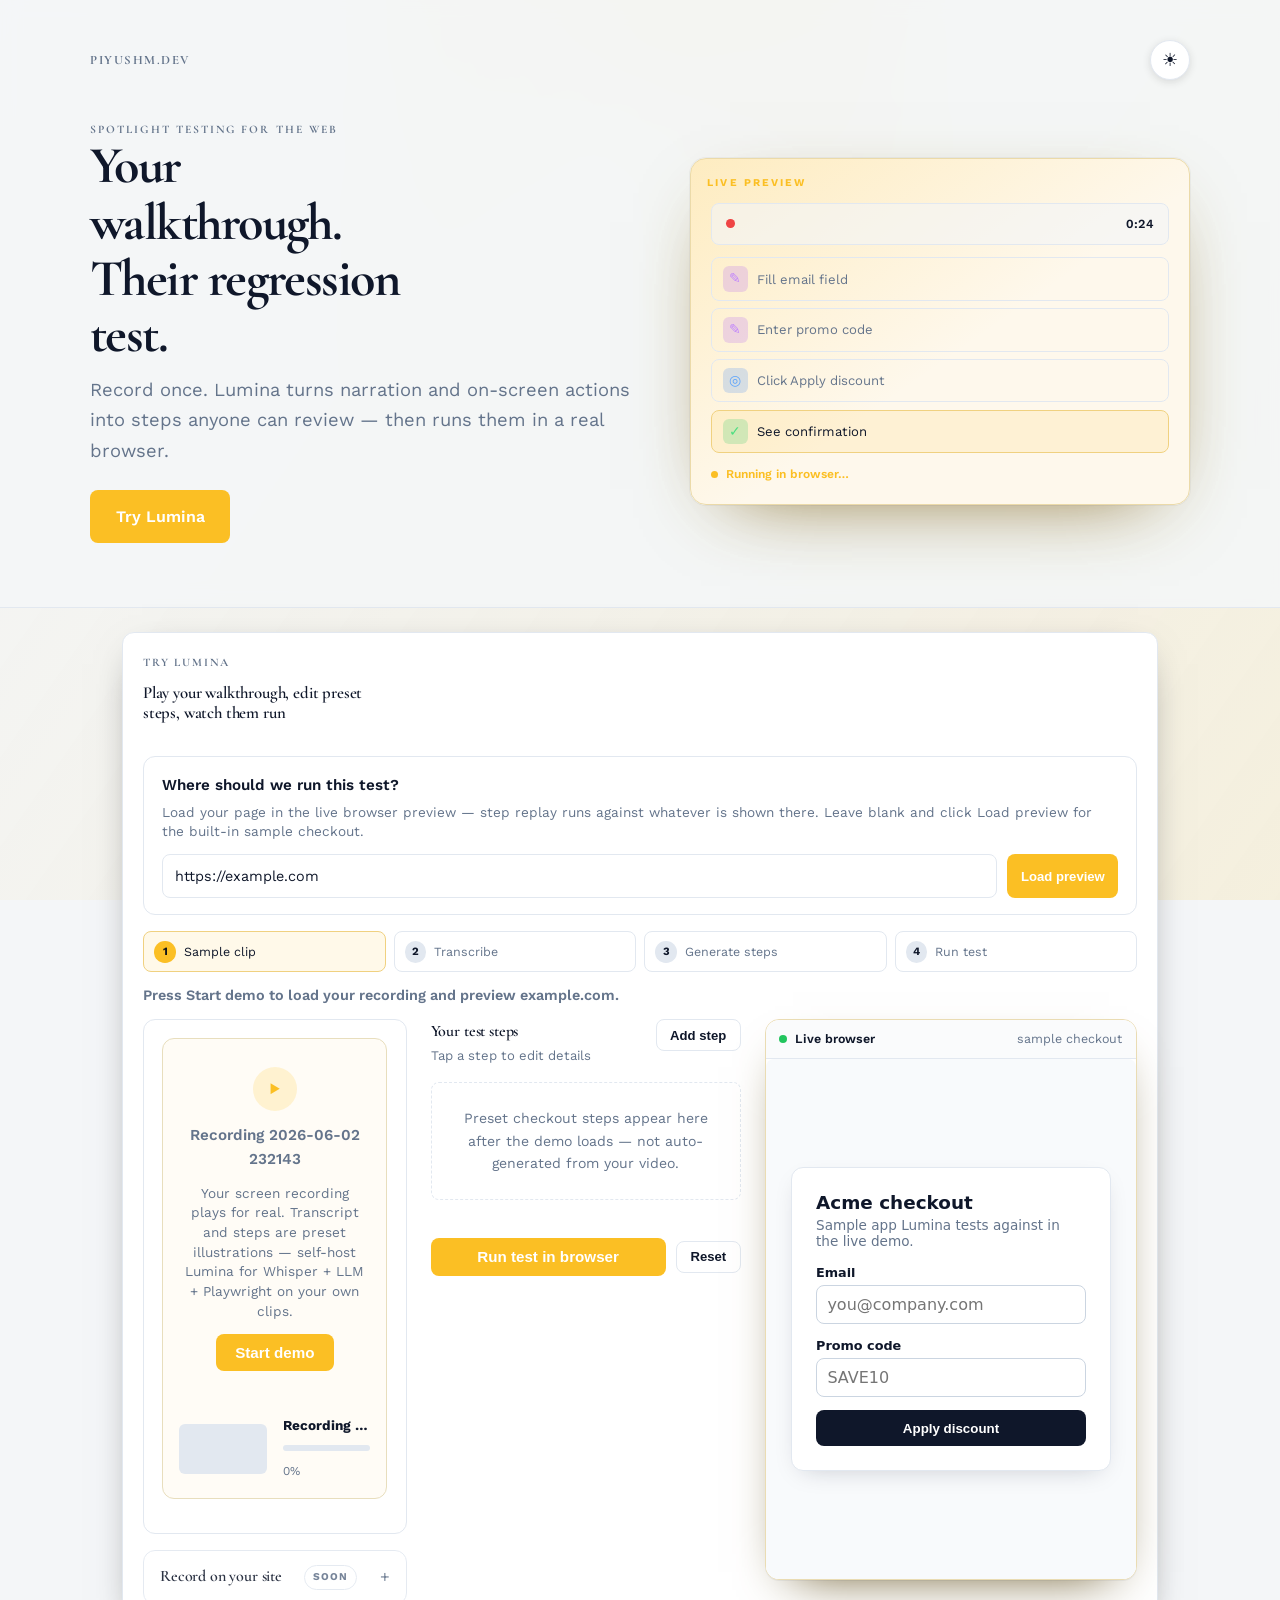
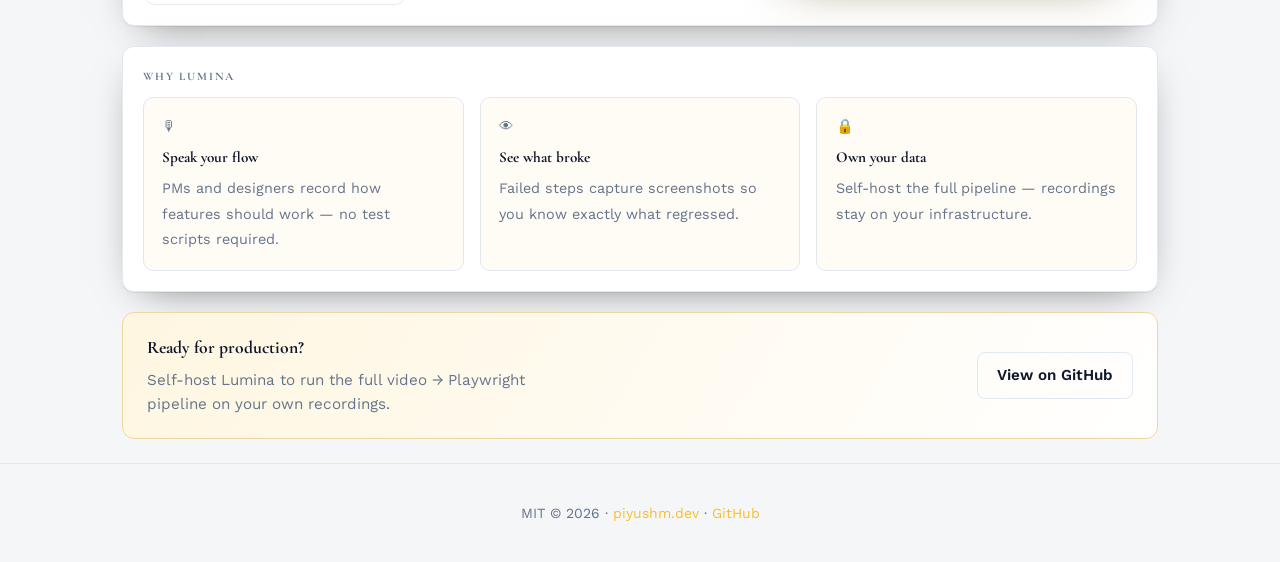
==== public/index.html @ 9c5cf239 "Fix static demo: bundled walkthrough video with honest preset steps. Replace broken upload UI wiring" ====
<!DOCTYPE html>
<html lang="en">
<head>
  <link rel="preconnect" href="https://fonts.googleapis.com" />
  <link rel="preconnect" href="https://fonts.gstatic.com" crossorigin />
  <link rel="stylesheet" href="https://fonts.googleapis.com/css2?family=Cormorant+Garamond:wght@500;600;700&family=Work+Sans:wght@400;500;600&display=swap" />
  <meta charset="UTF-8" />
  <meta name="viewport" content="width=device-width, initial-scale=1" />
  <meta name="description" content="Try Lumina’s interactive sample: walkthroughs become editable browser tests. Self-host to process your own recordings." />
  <title>Lumina — Walkthroughs become tests</title>
  <link rel="stylesheet" href="styles.css" />
</head>
<body class="theme-lumina portfolio-designed landing-v2">
  <div class="bg-animation" aria-hidden="true"></div>

  <header class="header landing-hero" id="top">
    <div class="landing-hero__wrap">
      <div class="landing-hero__bar">
        <a class="header__brand" href="https://piyushm.dev">piyushm.dev</a>
        <button type="button" id="theme-toggle" class="theme-toggle" aria-label="Toggle color theme" title="Toggle theme">
          <span class="theme-toggle__icon theme-toggle__icon--sun" aria-hidden="true">&#9728;</span>
          <span class="theme-toggle__icon theme-toggle__icon--moon" aria-hidden="true">&#9789;</span>
        </button>
      </div>
      <div class="landing-hero__body">
        <div class="landing-hero__copy">
          <p class="eyebrow">Spotlight testing for the web</p>
          <h1>Your walkthrough.<br />Their regression test.</h1>
          <p class="header__lead">Record once. Lumina turns narration and on-screen actions into steps anyone can review — then runs them in a real browser.</p>
          <div class="hero-cta">
            <a class="btn btn--lg" href="#app">Try Lumina</a>
          </div>
        </div>
        <aside class="hero-panel hero-panel--preview" aria-label="Product preview" id="hero-preview">
          <span class="hero-panel__label">Live preview</span>
          <div class="hero-preview">
            <div class="hero-preview__clip">
              <span class="hero-preview__rec" aria-hidden="true"></span>
              <span class="hero-preview__time" id="hero-preview-time">0:24</span>
            </div>
            <div class="hero-preview__steps" id="hero-preview-steps">
              <div class="hero-preview__step" data-step="0"><span class="step-icon step-icon--fill">✎</span> Fill email field</div>
              <div class="hero-preview__step" data-step="1"><span class="step-icon step-icon--fill">✎</span> Enter promo code</div>
              <div class="hero-preview__step" data-step="2"><span class="step-icon step-icon--click">◎</span> Click Apply discount</div>
              <div class="hero-preview__step hero-preview__step--active" data-step="3"><span class="step-icon step-icon--assert">✓</span> See confirmation</div>
            </div>
            <div class="hero-preview__run">
              <span class="hero-preview__dot"></span>
              <span id="hero-preview-status">Running in browser…</span>
            </div>
          </div>
        </aside>
      </div>
    </div>
  </header>

  <main class="page-main main">
    <section class="card app-shell" id="app">
      <div class="app-shell__head">
        <div>
          <p class="section-title">Try Lumina</p>
          <h2 class="app-shell__title">Play your walkthrough, edit preset steps, watch them run</h2>
        </div>
      </div>

      <div class="site-url-field" id="site-url-field">
        <label class="site-url-field__label" for="site-url">Where should we run this test?</label>
        <p class="site-url-field__hint">Load your page in the live browser preview — step replay runs against whatever is shown there. Leave blank and click Load preview for the built-in sample checkout.</p>
        <div class="site-url-field__row">
          <input type="text" id="site-url" class="site-url-field__input" name="site-url" inputmode="url" autocomplete="url" placeholder="https://yoursite.com/checkout" spellcheck="false" aria-describedby="site-url-error" required />
          <button type="button" class="btn btn--sm" id="load-preview-url">Load preview</button>
        </div>
        <p class="site-url-field__error" id="site-url-error" hidden role="alert"></p>
      </div>

      <div class="pipeline" id="pipeline" aria-live="polite">
        <div class="pipeline__step is-active" data-stage="load"><span>1</span> Sample clip</div>
        <div class="pipeline__step" data-stage="transcribe"><span>2</span> Transcribe</div>
        <div class="pipeline__step" data-stage="steps"><span>3</span> Generate steps</div>
        <div class="pipeline__step" data-stage="run"><span>4</span> Run test</div>
      </div>
      <p class="app-status" id="app-status">Where should we run this test? Load a preview URL, then start the demo.</p>

      <div class="app-workspace">
        <aside class="app-pane app-pane--source" aria-label="Recording and transcript">
          <div class="pane-card">
            <div class="demo-clip" id="demo-clip">
              <div class="demo-clip__idle" id="demo-idle">
                <span class="demo-clip__icon" aria-hidden="true">▶</span>
                <p class="demo-clip__title">Recording 2026-06-02 232143</p>
                <p class="demo-clip__hint">Your screen recording plays for real. Transcript and steps are preset illustrations — self-host Lumina for Whisper + LLM + Playwright on your own clips.</p>
                <button type="button" class="btn" id="start-demo-inline">Start demo</button>
              </div>
              <div class="demo-clip__progress" id="demo-progress" hidden>
                <div class="demo-clip__thumb" id="video-thumb"></div>
                <div class="demo-clip__meta">
                  <strong id="video-name">Recording 2026-06-02 232143.mp4</strong>
                  <div class="progress-bar"><div class="progress-bar__fill" id="progress-fill"></div></div>
                  <span class="demo-clip__pct" id="progress-pct">0%</span>
                </div>
              </div>
              <div class="demo-clip__player" id="demo-video-player" hidden>
                <video id="sample-video" class="demo-clip__player-video" controls playsinline preload="metadata" title="Walkthrough recording">
                  <source src="sample-walkthrough.mp4" type="video/mp4" />
                </video>
              </div>
            </div>
          </div>

          <div class="pane-card transcript-panel" id="transcript-panel" hidden>
            <h3 class="pane-title">Sample transcript (preset)</h3>
            <div class="transcript" id="demo-transcript"></div>
          </div>

          <details class="pane-card pane-card--muted coming-soon-card">
            <summary class="coming-soon-card__summary">
              <span class="pane-title">Record on your site</span>
              <span class="badge-soon">Soon</span>
            </summary>
            <p class="coming-soon-card__text">Embed Lumina to capture clicks and narration in place — no screen recorder needed.</p>
          </details>
        </aside>

        <div class="app-pane app-pane--steps" aria-label="Test steps and results">
          <div class="pane-card editor-panel" id="editor-panel">
            <div class="editor-panel__head">
              <div>
                <h3 class="pane-title">Your test steps</h3>
                <p class="pane-subtitle">Tap a step to edit details</p>
              </div>
              <button type="button" class="btn btn--ghost btn--sm" id="add-step">Add step</button>
            </div>
            <p class="editor-empty" id="editor-empty">Preset checkout steps appear here after the demo loads — not auto-generated from your video.</p>
            <ol class="step-list" id="step-list"></ol>
          </div>

          <div class="run-bar">
            <button type="button" class="btn btn--run" id="run-test" disabled>Run test in browser</button>
            <button type="button" class="btn btn--ghost btn--sm" id="reset-app">Reset</button>
          </div>

          <div class="pane-card results-panel" id="results-panel" hidden>
            <h3 class="pane-title">Run summary</h3>
            <div class="run-results" id="demo-results">
              <p class="run-results__empty">Results appear here after you run the test.</p>
            </div>
          </div>
        </div>

        <aside class="app-pane app-pane--stage" aria-label="Live browser preview">
          <div class="browser-stage" id="browser-stage">
            <div class="browser-stage__chrome">
              <span class="browser-stage__dot" aria-hidden="true"></span>
              <span class="browser-stage__label">Live browser</span>
              <span class="browser-stage__url" id="browser-stage-url">sample checkout</span>
            </div>
            <p class="frame-notice" id="frame-notice" hidden role="status"></p>
            <iframe id="demo-frame" class="demo-frame" title="Page preview for your test" src="about:blank"></iframe>
          </div>
        </aside>
      </div>
    </section>

    <section class="card">
      <p class="section-title">Why Lumina</p>
      <div class="feature-grid">
        <div class="feature-tile">
          <span class="feature-tile__icon" aria-hidden="true">🎙</span>
          <strong>Speak your flow</strong>
          <span>PMs and designers record how features should work — no test scripts required.</span>
        </div>
        <div class="feature-tile">
          <span class="feature-tile__icon" aria-hidden="true">👁</span>
          <strong>See what broke</strong>
          <span>Failed steps capture screenshots so you know exactly what regressed.</span>
        </div>
        <div class="feature-tile">
          <span class="feature-tile__icon" aria-hidden="true">🔒</span>
          <strong>Own your data</strong>
          <span>Self-host the full pipeline — recordings stay on your infrastructure.</span>
        </div>
      </div>
    </section>

    <section class="cta-band">
      <div>
        <strong>Ready for production?</strong>
        <p>Self-host Lumina to run the full video → Playwright pipeline on your own recordings.</p>
      </div>
      <a class="btn btn--ghost" href="https://github.com/PiyushMishra318/lumina" target="_blank" rel="noopener noreferrer">View on GitHub</a>
    </section>
  </main>

  <footer class="site-footer footer">
    <p>MIT © 2026 · <a href="https://piyushm.dev">piyushm.dev</a> · <a href="https://github.com/PiyushMishra318/lumina" target="_blank" rel="noopener noreferrer">GitHub</a></p>
  </footer>

  <script src="theme.js"></script>
  <script src="demo.js"></script>
</body>
</html>
---- public/styles.css ----
*,*::before,*::after{box-sizing:border-box}
:root{--bg:#0f1419;--surface:#1a222d;--border:#2a3441;--text:#e7ecf3;--muted:#9aa8b8;--accent:#3b82f6;--accent-hover:#2563eb;--radius:12px}
html{height:100%;scroll-behavior:smooth}
body{margin:0;min-height:100vh;
  min-height: 100dvh;display:flex;flex-direction:column;font-family:system-ui,-apple-system,'Segoe UI',Roboto,sans-serif;background:var(--bg);color:var(--text);line-height:1.6}
.header{position:relative;z-index:100;border-bottom:1px solid var(--border);background:linear-gradient(180deg,#151b24 0%,var(--bg) 100%)}
.main{max-width:900px;margin:0 auto}
.header h1{margin:0 0 .5rem;font-size:clamp(1.5rem,4vw,2rem)}
.header p{margin:0;color:var(--muted);max-width:60ch}
.badge{display:inline-block;background:#1e3a5f;color:#93c5fd;padding:.2rem .6rem;border-radius:999px;font-size:.75rem;font-weight:600;margin-bottom:.75rem}
.page-main,
.main,
main {
  flex: 1 0 auto;
  padding: 1.5rem clamp(1.25rem, 4vw, 2rem);
  display: grid;
  gap: 1.25rem;
}
.card{background:var(--surface);border:1px solid var(--border);border-radius:var(--radius);padding:1.25rem}
.card h2{margin:0 0 .75rem;font-size:1.1rem}
.card p{margin:0 0 .75rem;color:var(--muted)}
.card p:last-child{margin-bottom:0}
.card ul,.card ol{margin:.5rem 0;padding-left:1.25rem;color:var(--muted)}
.card li{margin:.35rem 0}
.card code{background:#121820;padding:.15rem .4rem;border-radius:4px;font-size:.85em;color:#cbd5e1}
pre{background:#121820;border:1px solid var(--border);border-radius:8px;padding:1rem;overflow:auto;font-size:.8rem;margin:.75rem 0 0;color:#cbd5e1}
.btn{display:inline-block;background:var(--accent);color:#fff;text-decoration:none;border:none;padding:.65rem 1.2rem;border-radius:8px;font-weight:600;cursor:pointer;font-size:.95rem}
.btn:hover{background:var(--accent-hover)}
.btn--ghost{background:transparent;border:1px solid var(--border);color:var(--text)}
.btn--ghost:hover{border-color:var(--accent);color:var(--accent)}
.actions{display:flex;gap:.75rem;flex-wrap:wrap;margin-top:1rem}
.grid-2{display:grid;gap:1rem}
@media(min-width:640px){.grid-2{grid-template-columns:1fr 1fr}}
label{display:block;margin-bottom:.35rem;font-weight:600;font-size:.9rem}
input,textarea{width:100%;padding:.6rem .75rem;border-radius:8px;border:1px solid var(--border);background:#121820;color:var(--text);font:inherit}
input:focus,textarea:focus{outline:2px solid var(--accent);outline-offset:1px}
.field{margin-bottom:1rem}
.site-footer,
.footer,
footer {
  flex-shrink: 0;
  margin-top: auto;text-align:center;padding:1.5rem;color:var(--muted);font-size:.875rem;border-top:1px solid var(--border)}
.footer a{color:var(--accent);text-decoration:none}
.footer a:hover{text-decoration:underline}

.header__github {
  display: inline-block;
  margin-top: 0.75rem;
  color: var(--accent);
  text-decoration: none;
  font-size: 0.875rem;
  font-weight: 600;
}

.header__github:hover {
  text-decoration: underline;
}
/* --- portfolio theme: dark mode + animated bg --- */
:root,[data-theme="light"]{color-scheme:light;--card:var(--surface,#fff)}
[data-theme="dark"]{color-scheme:dark}
:root{--card:var(--surface,#fff)}
.card{background:var(--card)}
.bg-animation{position:fixed;inset:0;z-index:0;pointer-events:none;overflow:hidden}
body>*:not(.bg-animation){position:relative;z-index:1}
.header,header.header,.site-header{background:color-mix(in srgb,var(--bg) 88%,transparent)!important;backdrop-filter:blur(10px);-webkit-backdrop-filter:blur(10px)}
.site-footer,.footer,footer{background:color-mix(in srgb,var(--bg) 92%,transparent)}
.theme-toggle{position:relative;flex-shrink:0;width:2.5rem;height:2.5rem;border-radius:50%;border:1px solid var(--border,#334155);background:var(--card,var(--surface,#fff));color:var(--text);cursor:pointer;display:flex;align-items:center;justify-content:center;font-size:1.1rem;padding:0;box-shadow:0 2px 8px rgb(0 0 0/12%);transition:transform .2s ease,border-color .2s}
.theme-toggle:hover{transform:scale(1.06);border-color:var(--accent)}
.header,.header__inner{position:relative}
[data-theme=light] .theme-toggle__icon--moon,[data-theme=dark] .theme-toggle__icon--sun{display:none}
[data-theme=light]{--bg:#f4f6f8;--text:#0f172a;--card:#fff;--surface:#fff;--border:#e2e8f0;--muted:#64748b}
[data-theme=dark]{--bg:#0f1419;--text:#e7ecf3;--card:#1a222d;--surface:#1a222d;--border:#2a3441;--muted:#9aa8b8}
body.theme-lumina {
  --font-display: "Cormorant Garamond", sans-serif;
  --font-body: "Work Sans", sans-serif;
  --font-mono: "Work Sans", monospace;
  --accent: #fbbf24;
  --accent-hover: #f59e0b;
}

body.theme-lumina .bg-animation{background:linear-gradient(125deg,transparent,color-mix(in srgb,#fbbf24 12%,transparent) 25%,transparent 50%,color-mix(in srgb,var(--accent) 10%,transparent) 75%,transparent);background-size:400% 400%;animation:la 14s infinite}body.theme-lumina .bg-animation::before{content:"";top:-20%;left:30%;width:40%;height:60%;position:absolute;background:conic-gradient(from 200deg,transparent,color-mix(in srgb,#fbbf24 20%,transparent),transparent);filter:blur(40px);animation:ls 8s alternate infinite}@keyframes la{50%{background-position:100% 50%}}@keyframes ls{to{transform:rotate(5deg) translateX(5%)}}
/* --- portfolio design layer --- */

body {
  font-family: var(--font-body, "Source Sans 3", system-ui, sans-serif);
  -webkit-font-smoothing: antialiased;
}

h1,
h2,
h3,
.badge,
.eyebrow {
  font-family: var(--font-display, var(--font-body), system-ui, sans-serif);
}

code,
pre,
textarea,
.font-mono {
  font-family: var(--font-mono, ui-monospace, "Cascadia Code", monospace);
}

.header:not(.landing-hero) {
  padding: clamp(2rem, 5vw, 3.5rem) 1.5rem 2rem;
  border-bottom: 1px solid var(--border);
}

.header.landing-hero {
  padding: clamp(1.5rem, 4vw, 2.5rem) clamp(1.25rem, 4vw, 2rem) clamp(2.5rem, 6vw, 4rem);
  border-bottom: 1px solid var(--border);
}

.landing-hero__wrap {
  max-width: 1100px;
  margin: 0 auto;
  width: 100%;
}

.landing-hero__bar {
  display: flex;
  align-items: center;
  justify-content: space-between;
  gap: 1rem;
  margin-bottom: clamp(1.5rem, 4vw, 2.5rem);
}

.landing-hero__body {
  display: grid;
  gap: clamp(1.75rem, 4vw, 2.5rem);
  align-items: center;
}

@media (min-width: 880px) {
  .landing-hero__body {
    grid-template-columns: minmax(0, 1.05fr) minmax(0, 0.95fr);
    gap: clamp(2rem, 4vw, 3rem);
  }
}

.landing-hero__copy {
  min-width: 0;
}

.header__brand {
  font-family: var(--font-display, inherit);
  font-size: 0.8rem;
  font-weight: 700;
  letter-spacing: 0.12em;
  text-transform: uppercase;
  text-decoration: none;
  color: var(--muted);
  transition: color 0.2s ease;
}

.header__brand:hover {
  color: var(--accent);
}

.eyebrow {
  margin: 0 0 0.65rem;
  font-size: 0.72rem;
  font-weight: 700;
  letter-spacing: 0.18em;
  text-transform: uppercase;
  color: var(--accent);
}

.header h1 {
  margin: 0 0 0.75rem;
  font-size: clamp(2rem, 5.5vw, 3.25rem);
  font-weight: 700;
  letter-spacing: -0.03em;
  line-height: 1.08;
  max-width: 18ch;
}

.header p:not(.eyebrow) {
  margin: 0;
  font-size: clamp(1rem, 2.2vw, 1.15rem);
  color: var(--muted);
  max-width: 58ch;
  line-height: 1.65;
}

.badge {
  letter-spacing: 0.06em;
  border: 1px solid color-mix(in srgb, var(--accent) 35%, var(--border));
  background: color-mix(in srgb, var(--accent) 12%, transparent);
  color: var(--accent);
}

.page-main,
.main,
main {
  max-width: 1100px;
  width: 100%;
}

.page-main > .card,
.main > .card,
main > .card,
.page-main > section,
.main > section {
  animation: design-reveal 0.65s cubic-bezier(0.22, 1, 0.36, 1) backwards;
}

.page-main > *:nth-child(2),
.main > *:nth-child(2) {
  animation-delay: 0.07s;
}

.page-main > *:nth-child(3),
.main > *:nth-child(3) {
  animation-delay: 0.14s;
}

.page-main > *:nth-child(4),
.main > *:nth-child(4) {
  animation-delay: 0.21s;
}

@keyframes design-reveal {
  from {
    opacity: 0;
    transform: translateY(18px);
  }
}

.card {
  box-shadow: 0 1px 0 color-mix(in srgb, var(--text) 6%, transparent),
    0 12px 40px -20px color-mix(in srgb, var(--bg) 40%, #000);
  transition: border-color 0.25s ease, transform 0.25s ease, box-shadow 0.25s ease;
}

.card:hover {
  border-color: color-mix(in srgb, var(--accent) 40%, var(--border));
  transform: translateY(-2px);
}

.card h2 {
  font-size: 1.05rem;
  letter-spacing: -0.01em;
}

.btn {
  transition: transform 0.2s ease, background 0.2s ease, border-color 0.2s ease,
    box-shadow 0.2s ease;
}

.btn:hover {
  transform: translateY(-1px);
  box-shadow: 0 8px 24px -8px color-mix(in srgb, var(--accent) 55%, transparent);
}

.btn--ghost:hover {
  transform: translateY(-1px);
  box-shadow: none;
}

.feature-grid {
  display: grid;
  gap: 1rem;
  grid-template-columns: repeat(auto-fit, minmax(240px, 1fr));
}

.feature-tile {
  padding: 1.1rem 1.15rem;
  border-radius: calc(var(--radius, 12px) - 2px);
  border: 1px solid var(--border);
  background: color-mix(in srgb, var(--surface) 90%, var(--accent) 4%);
}

.feature-tile strong {
  display: block;
  margin-bottom: 0.35rem;
  font-family: var(--font-display, inherit);
  font-size: 0.95rem;
}

.feature-tile span {
  color: var(--muted);
  font-size: 0.9rem;
  line-height: 1.5;
}

.game-grid {
  display: grid;
  gap: 1.25rem;
  grid-template-columns: repeat(auto-fit, minmax(260px, 1fr));
}

.game-card {
  display: block;
  text-decoration: none;
  color: inherit;
  padding: 1.5rem 1.35rem;
  border-radius: var(--radius, 14px);
  border: 1px solid var(--border);
  background: var(--surface);
  position: relative;
  overflow: hidden;
  transition: transform 0.25s ease, border-color 0.25s ease, box-shadow 0.25s ease;
  animation: design-reveal 0.65s cubic-bezier(0.22, 1, 0.36, 1) backwards;
}

.game-card:nth-child(2) {
  animation-delay: 0.1s;
}

.game-card::before {
  content: "";
  position: absolute;
  inset: 0;
  background: linear-gradient(
    135deg,
    color-mix(in srgb, var(--accent) 18%, transparent),
    transparent 55%
  );
  opacity: 0;
  transition: opacity 0.25s ease;
}

.game-card:hover {
  transform: translateY(-4px) scale(1.01);
  border-color: color-mix(in srgb, var(--accent) 50%, var(--border));
  box-shadow: 0 16px 48px -24px color-mix(in srgb, var(--accent) 70%, #000);
}

.game-card:hover::before {
  opacity: 1;
}

.game-card__tag {
  display: inline-block;
  font-size: 0.68rem;
  font-weight: 700;
  letter-spacing: 0.14em;
  text-transform: uppercase;
  color: var(--accent);
  margin-bottom: 0.65rem;
}

.game-card h2 {
  margin: 0 0 0.5rem;
  font-size: 1.35rem;
  position: relative;
}

.game-card p {
  margin: 0;
  color: var(--muted);
  font-size: 0.95rem;
  line-height: 1.55;
  position: relative;
}

.hero-cta {
  display: flex;
  flex-wrap: wrap;
  gap: 0.75rem;
  margin-top: 1.5rem;
}

.demo-note {
  margin: 0 0 1rem;
  padding: 0.75rem 1rem;
  border-radius: 8px;
  border: 1px dashed color-mix(in srgb, var(--accent) 35%, var(--border));
  background: color-mix(in srgb, var(--accent) 6%, transparent);
  color: var(--muted);
  font-size: 0.9rem;
}

@media (prefers-reduced-motion: reduce) {
  .page-main > *,
  .main > *,
  .game-card {
    animation: none;
  }

  .card:hover,
  .btn:hover,
  .game-card:hover {
    transform: none;
  }
}
/* --- portfolio landing v2 --- */

.landing-v2 .header.landing-hero {
  overflow: hidden;
}

.landing-v2 .landing-hero__copy h1 {
  max-width: 14ch;
  text-transform: none;
}

.landing-v2 .header__lead {
  max-width: 52ch;
}

.hero-panel {
  position: relative;
  min-height: 220px;
  border-radius: calc(var(--radius, 12px) + 4px);
  border: 1px solid color-mix(in srgb, var(--accent) 35%, var(--border));
  background: color-mix(in srgb, var(--surface) 85%, var(--accent) 8%);
  box-shadow:
    0 0 0 1px color-mix(in srgb, var(--text) 4%, transparent),
    0 24px 80px -40px color-mix(in srgb, var(--accent) 50%, #000);
  overflow: hidden;
  animation: design-reveal 0.8s cubic-bezier(0.22, 1, 0.36, 1) 0.15s backwards;
}

.hero-panel::before {
  content: "";
  position: absolute;
  inset: 0;
  background: linear-gradient(
    145deg,
    color-mix(in srgb, var(--accent) 22%, transparent),
    transparent 55%
  );
  pointer-events: none;
}

.hero-panel__label {
  position: absolute;
  top: 1rem;
  left: 1rem;
  font-size: 0.65rem;
  font-weight: 700;
  letter-spacing: 0.2em;
  text-transform: uppercase;
  color: var(--accent);
  font-family: var(--font-mono, monospace);
}

.hero-panel__content {
  position: absolute;
  inset: auto 1.25rem 1.25rem 1.25rem;
  font-family: var(--font-mono, monospace);
  font-size: 0.78rem;
  line-height: 1.55;
  color: var(--muted);
}

.hero-panel--terminal .hero-panel__content {
  top: 2.5rem;
  bottom: auto;
  color: color-mix(in srgb, var(--accent) 90%, var(--text));
}

.stat-strip {
  display: grid;
  grid-template-columns: repeat(auto-fit, minmax(140px, 1fr));
  gap: 0.75rem;
  margin-bottom: 0.25rem;
}

.stat-strip__item {
  padding: 1rem 1.1rem;
  border-radius: var(--radius, 12px);
  border: 1px solid var(--border);
  background: color-mix(in srgb, var(--surface) 90%, transparent);
}

.stat-strip__value {
  display: block;
  font-family: var(--font-display, inherit);
  font-size: 1.35rem;
  font-weight: 700;
  color: var(--accent);
  line-height: 1.1;
  margin-bottom: 0.35rem;
}

.stat-strip__label {
  font-size: 0.8rem;
  color: var(--muted);
  line-height: 1.4;
}

.workflow {
  display: grid;
  gap: 0.75rem;
  counter-reset: step;
}

.workflow__step {
  display: grid;
  grid-template-columns: auto 1fr;
  gap: 1rem;
  align-items: start;
  padding: 1rem 1.1rem;
  border-radius: var(--radius, 12px);
  border: 1px solid var(--border);
  background: var(--surface);
}

.workflow__step::before {
  counter-increment: step;
  content: counter(step, decimal-leading-zero);
  font-family: var(--font-display, inherit);
  font-size: 1.5rem;
  font-weight: 700;
  color: var(--accent);
  opacity: 0.85;
  line-height: 1;
}

.workflow__step strong {
  display: block;
  margin-bottom: 0.25rem;
  font-family: var(--font-display, inherit);
}

.workflow__step span {
  color: var(--muted);
  font-size: 0.92rem;
}

.section-title {
  margin: 0 0 1rem;
  font-family: var(--font-display, inherit);
  font-size: 0.72rem;
  font-weight: 700;
  letter-spacing: 0.16em;
  text-transform: uppercase;
  color: var(--muted);
}

.cta-band {
  display: flex;
  flex-wrap: wrap;
  align-items: center;
  justify-content: space-between;
  gap: 1rem;
  padding: 1.35rem 1.5rem;
  border-radius: var(--radius, 12px);
  border: 1px solid color-mix(in srgb, var(--accent) 40%, var(--border));
  background: linear-gradient(
    120deg,
    color-mix(in srgb, var(--accent) 14%, var(--surface)),
    var(--surface)
  );
}

.cta-band p {
  margin: 0;
  max-width: 42ch;
  color: var(--muted);
  font-size: 0.95rem;
}

.cta-band strong {
  display: block;
  color: var(--text);
  font-family: var(--font-display, inherit);
  font-size: 1.1rem;
  margin-bottom: 0.35rem;
}

.landing-v2.demo-shell .header {
  padding-bottom: 1.5rem;
}

.landing-v2.demo-shell .page-main {
  padding-top: 0.5rem;
}

.demo-banner {
  margin: 0 0 1rem;
  padding: 0.65rem 1rem;
  border-radius: 8px;
  border-left: 3px solid var(--accent);
  background: color-mix(in srgb, var(--accent) 8%, transparent);
  color: var(--muted);
  font-size: 0.88rem;
}

.landing-v2 .feature-tile {
  min-height: 5.5rem;
}

/* Product panel art */
.hero-panel--xbat .hero-panel__content::before {
  content: "▮▮▮▮ 87%";
  display: block;
  font-size: 2rem;
  color: #5dc21e;
  margin-bottom: 0.5rem;
}

.hero-panel--lumina .hero-panel__content {
  font-family: var(--font-body);
  font-size: 0.85rem;
}

.hero-panel--chat .hero-panel__content div {
  margin-bottom: 0.5rem;
  padding: 0.5rem 0.75rem;
  border-radius: 12px 12px 12px 4px;
  background: color-mix(in srgb, var(--accent) 20%, var(--surface));
  max-width: 85%;
}

.hero-panel--chat .hero-panel__content div:nth-child(2) {
  margin-left: auto;
  border-radius: 12px 12px 4px 12px;
  background: var(--surface);
}

.hero-panel--moon::after {
  content: "◐";
  position: absolute;
  right: 1.5rem;
  top: 50%;
  transform: translateY(-50%);
  font-size: 4rem;
  opacity: 0.12;
  font-family: var(--font-display);
}

.hero-panel--arcade {
  background: repeating-linear-gradient(
    -12deg,
    transparent,
    transparent 8px,
    color-mix(in srgb, var(--accent) 8%, transparent) 8px,
    color-mix(in srgb, var(--accent) 8%, transparent) 16px
  );
}

@media (prefers-reduced-motion: reduce) {
  .hero-panel {
    animation: none;
  }
}

/* --- product demo --- */
.demo-intro {
  margin: 0 0 1.25rem;
  color: var(--muted);
  font-size: 0.95rem;
  line-height: 1.6;
  max-width: 65ch;
}

.demo-progress {
  display: grid;
  grid-template-columns: repeat(auto-fit, minmax(140px, 1fr));
  gap: 0.5rem;
  margin-bottom: 0.75rem;
}

.demo-progress__step {
  display: flex;
  align-items: center;
  gap: 0.5rem;
  padding: 0.55rem 0.65rem;
  border-radius: 8px;
  border: 1px solid var(--border);
  font-size: 0.78rem;
  color: var(--muted);
  background: color-mix(in srgb, var(--surface) 92%, transparent);
  transition: border-color 0.2s, color 0.2s, background 0.2s;
}

.demo-progress__step span {
  display: inline-flex;
  align-items: center;
  justify-content: center;
  width: 1.35rem;
  height: 1.35rem;
  border-radius: 50%;
  font-size: 0.7rem;
  font-weight: 700;
  background: var(--border);
  color: var(--text);
  flex-shrink: 0;
}

.demo-progress__step.is-active {
  border-color: color-mix(in srgb, var(--accent) 55%, var(--border));
  color: var(--text);
  background: color-mix(in srgb, var(--accent) 10%, var(--surface));
}

.demo-progress__step.is-active span {
  background: var(--accent);
  color: #0f1419;
}

.demo-progress__step.is-done {
  color: var(--text);
  opacity: 0.85;
}

.demo-progress__step.is-done span {
  background: color-mix(in srgb, var(--accent) 70%, var(--border));
}

.demo-status {
  margin: 0 0 1rem;
  font-size: 0.88rem;
  color: var(--accent);
  font-weight: 600;
}

.demo-grid {
  display: grid;
  gap: 1rem;
  grid-template-columns: repeat(2, 1fr);
}

@media (max-width: 720px) {
  .demo-grid {
    grid-template-columns: 1fr;
  }
}

.demo-panel {
  border: 1px solid var(--border);
  border-radius: calc(var(--radius, 12px) - 2px);
  padding: 1rem;
  background: color-mix(in srgb, var(--surface) 95%, transparent);
  min-height: 10rem;
}

.demo-panel--wide {
  grid-column: 1 / -1;
}

.demo-panel__title {
  margin: 0 0 0.75rem;
  font-family: var(--font-display, inherit);
  font-size: 0.95rem;
  font-weight: 600;
}

.transcript {
  display: grid;
  gap: 0.65rem;
}

.transcript-line {
  display: grid;
  grid-template-columns: 2.5rem 1fr;
  gap: 0.65rem;
  align-items: start;
}

.transcript-line time {
  font-size: 0.72rem;
  font-weight: 700;
  color: var(--accent);
  font-variant-numeric: tabular-nums;
}

.transcript-line p {
  margin: 0;
  font-size: 0.88rem;
  color: var(--muted);
  line-height: 1.45;
}

.demo-code {
  margin: 0;
  font-size: 0.72rem;
  max-height: 220px;
  overflow: auto;
}

.demo-frame {
  width: 100%;
  height: 280px;
  border: 1px solid var(--border);
  border-radius: 8px;
  background: #fff;
}

.demo-results {
  display: grid;
  gap: 0.5rem;
  min-height: 8rem;
}

.demo-results__empty {
  margin: 0;
  font-size: 0.88rem;
  color: var(--muted);
}

.result-row {
  display: grid;
  grid-template-columns: auto 4rem 1fr;
  gap: 0.5rem;
  align-items: center;
  padding: 0.45rem 0.55rem;
  border-radius: 6px;
  font-size: 0.8rem;
  border: 1px solid var(--border);
}

.result-row--pass {
  border-color: color-mix(in srgb, #22c55e 40%, var(--border));
  background: color-mix(in srgb, #22c55e 8%, transparent);
}

.result-row--fail {
  border-color: color-mix(in srgb, #ef4444 40%, var(--border));
  background: color-mix(in srgb, #ef4444 8%, transparent);
}

.result-row__step {
  font-weight: 700;
  color: var(--accent);
}

.result-row__action {
  text-transform: uppercase;
  font-size: 0.68rem;
  letter-spacing: 0.06em;
  color: var(--muted);
}

.demo-actions {
  margin-top: 1.25rem;
}

.flow-list {
  position: absolute;
  inset: auto 1.25rem 1.25rem 1.25rem;
  margin: 0;
  padding: 0;
  list-style: none;
  display: grid;
  gap: 0.65rem;
  font-size: 0.88rem;
  color: var(--muted);
  line-height: 1.45;
}

.flow-list strong {
  color: var(--text);
  font-family: var(--font-display, inherit);
}

.hero-panel--flow {
  min-height: 240px;
}

.card__hint {
  margin: 0 0 0.5rem;
  color: var(--muted);
  font-size: 0.9rem;
}

.card--muted {
  opacity: 0.92;
}

.stat-strip--product .stat-strip__value {
  font-size: 1.15rem;
}

/* --- landing v3 / app shell --- */

.btn--lg {
  padding: 0.85rem 1.6rem;
  font-size: 1rem;
}

.btn--sm {
  padding: 0.45rem 0.85rem;
  font-size: 0.82rem;
}

.link-btn {
  background: none;
  border: none;
  padding: 0;
  color: var(--accent);
  font: inherit;
  font-weight: 600;
  cursor: pointer;
  text-decoration: underline;
  text-underline-offset: 2px;
}

.link-btn:hover {
  color: var(--accent-hover);
}

/* Hero preview mock */
.hero-panel--preview {
  min-height: 0;
  width: 100%;
  display: flex;
  flex-direction: column;
}

.hero-panel--preview .hero-preview {
  position: relative;
  flex: 1;
  margin: 2.75rem 1.25rem 1.25rem;
  display: grid;
  gap: 0.75rem;
  min-height: 240px;
}

@media (min-width: 880px) {
  .hero-panel--preview .hero-preview {
    min-height: 280px;
  }
}

.hero-preview__clip {
  display: flex;
  align-items: center;
  gap: 0.65rem;
  padding: 0.65rem 0.85rem;
  border-radius: 8px;
  border: 1px solid var(--border);
  background: color-mix(in srgb, var(--bg) 60%, transparent);
  font-size: 0.78rem;
  color: var(--muted);
}

.hero-preview__rec {
  width: 0.55rem;
  height: 0.55rem;
  border-radius: 50%;
  background: #ef4444;
  animation: rec-blink 1.2s ease infinite;
}

@keyframes rec-blink {
  50% { opacity: 0.35; }
}

.hero-preview__time {
  margin-left: auto;
  font-variant-numeric: tabular-nums;
  font-weight: 600;
  color: var(--text);
}

.hero-preview__steps {
  display: grid;
  gap: 0.45rem;
}

.hero-preview__step {
  display: flex;
  align-items: center;
  gap: 0.55rem;
  padding: 0.5rem 0.65rem;
  border-radius: 8px;
  border: 1px solid var(--border);
  font-size: 0.82rem;
  color: var(--muted);
  transition: border-color 0.3s, background 0.3s;
}

.hero-preview__step--active {
  border-color: color-mix(in srgb, var(--accent) 55%, var(--border));
  background: color-mix(in srgb, var(--accent) 12%, transparent);
  color: var(--text);
}

.hero-preview__run {
  display: flex;
  align-items: center;
  gap: 0.5rem;
  font-size: 0.75rem;
  color: var(--accent);
  font-weight: 600;
}

.hero-preview__dot {
  width: 0.45rem;
  height: 0.45rem;
  border-radius: 50%;
  background: var(--accent);
  animation: rec-blink 0.9s ease infinite;
}

/* App shell */
.app-shell {
  scroll-margin-top: 1.5rem;
}

@media (prefers-reduced-motion: no-preference) {
  .landing-hero__copy {
    animation: design-reveal 0.7s cubic-bezier(0.22, 1, 0.36, 1) backwards;
  }

  .hero-panel--preview {
    animation: design-reveal 0.85s cubic-bezier(0.22, 1, 0.36, 1) 0.12s backwards;
  }
}

.app-shell__head {
  display: flex;
  flex-wrap: wrap;
  align-items: flex-start;
  justify-content: space-between;
  gap: 1rem;
  margin-bottom: 1.25rem;
}

.app-shell__title {
  margin: 0.35rem 0 0;
  font-family: var(--font-display, inherit);
  font-size: clamp(1.25rem, 3vw, 1.65rem);
  font-weight: 600;
  letter-spacing: -0.02em;
  line-height: 1.2;
  max-width: 28ch;
}

.app-status {
  margin: 0 0 1.25rem;
  font-size: 0.9rem;
  color: var(--accent);
  font-weight: 600;
}

.pipeline {
  display: grid;
  grid-template-columns: repeat(auto-fit, minmax(130px, 1fr));
  gap: 0.5rem;
  margin-bottom: 0.75rem;
}

.pipeline__step {
  display: flex;
  align-items: center;
  gap: 0.5rem;
  padding: 0.55rem 0.65rem;
  border-radius: 8px;
  border: 1px solid var(--border);
  font-size: 0.78rem;
  color: var(--muted);
  background: color-mix(in srgb, var(--surface) 92%, transparent);
  transition: border-color 0.2s, color 0.2s, background 0.2s;
}

.pipeline__step span {
  display: inline-flex;
  align-items: center;
  justify-content: center;
  width: 1.35rem;
  height: 1.35rem;
  border-radius: 50%;
  font-size: 0.7rem;
  font-weight: 700;
  background: var(--border);
  color: var(--text);
  flex-shrink: 0;
}

.pipeline__step.is-active {
  border-color: color-mix(in srgb, var(--accent) 55%, var(--border));
  color: var(--text);
  background: color-mix(in srgb, var(--accent) 10%, var(--surface));
}

.pipeline__step.is-active span {
  background: var(--accent);
  color: #0f1419;
}

.pipeline__step.is-done {
  color: var(--text);
  opacity: 0.85;
}

.pipeline__step.is-done span {
  background: color-mix(in srgb, var(--accent) 70%, var(--border));
}

/* App workspace — 3-column on wide screens */
.app-workspace {
  display: grid;
  gap: 1.5rem;
  align-items: start;
}

@media (min-width: 1080px) {
  .app-workspace {
    grid-template-columns: minmax(220px, 0.85fr) minmax(280px, 1fr) minmax(300px, 1.2fr);
  }

  .app-pane--stage {
    position: sticky;
    top: 1.25rem;
  }
}

.app-pane {
  display: flex;
  flex-direction: column;
  gap: 1rem;
  min-width: 0;
}

.pane-card {
  padding: 1.1rem 1.15rem;
  border: 1px solid var(--border);
  border-radius: calc(var(--radius, 12px));
  background: color-mix(in srgb, var(--surface) 96%, transparent);
}

.pane-card--muted {
  opacity: 0.88;
}

.pane-title {
  margin: 0;
  font-family: var(--font-display, inherit);
  font-size: 1rem;
  font-weight: 600;
  letter-spacing: -0.01em;
}

.pane-subtitle {
  margin: 0.2rem 0 0;
  font-size: 0.82rem;
  color: var(--muted);
}

.panel-heading {
  margin: 0 0 0.75rem;
  font-family: var(--font-display, inherit);
  font-size: 0.95rem;
  font-weight: 600;
}

/* Website URL */
.pane-card.site-url-field {
  margin-bottom: 0;
}

.site-url-field {
  margin-bottom: 1rem;
  padding: 1rem 1.1rem;
  border: 1px solid var(--border);
  border-radius: calc(var(--radius, 12px));
  background: color-mix(in srgb, var(--surface) 95%, transparent);
}

.site-url-field__label {
  display: block;
  margin: 0 0 0.35rem;
  font-weight: 600;
  font-size: 0.95rem;
}

.site-url-field__hint {
  margin: 0 0 0.65rem;
  font-size: 0.85rem;
  color: var(--muted);
  line-height: 1.45;
}

.site-url-field__input {
  width: 100%;
  padding: 0.6rem 0.75rem;
  border: 1px solid var(--border);
  border-radius: 8px;
  font: inherit;
  font-size: 0.9rem;
  background: var(--surface);
  color: var(--text);
}

.site-url-field__input:focus {
  outline: 2px solid color-mix(in srgb, var(--accent) 45%, transparent);
  outline-offset: 1px;
  border-color: color-mix(in srgb, var(--accent) 50%, var(--border));
}

.site-url-field__input.is-invalid {
  border-color: color-mix(in srgb, #ef4444 55%, var(--border));
}

.site-url-field__error {
  margin: 0.5rem 0 0;
  font-size: 0.85rem;
  color: #ef4444;
  line-height: 1.4;
}

.site-url-field__optional {
  margin: 0.45rem 0 0;
  font-size: 0.8rem;
  color: var(--muted);
}

.site-url-field__row {
  display: flex;
  gap: 0.65rem;
  align-items: stretch;
}

.site-url-field__row .site-url-field__input {
  flex: 1;
  min-width: 0;
}

.site-url-field__row .btn {
  flex-shrink: 0;
  align-self: stretch;
}

.site-url-field--required {
  border-color: color-mix(in srgb, var(--accent) 45%, var(--border));
  box-shadow: 0 0 0 3px color-mix(in srgb, var(--accent) 12%, transparent);
}

.browser-stage .frame-notice {
  margin: 0;
  border-radius: 0;
  border-left: none;
  border-right: none;
  border-top: none;
}

.frame-notice {
  margin: 0 0 0.65rem;
  padding: 0.65rem 0.75rem;
  border-radius: 8px;
  font-size: 0.85rem;
  line-height: 1.45;
  border: 1px solid var(--border);
  background: color-mix(in srgb, var(--accent) 8%, var(--surface));
  color: var(--text);
}

.frame-notice--warn {
  border-color: color-mix(in srgb, #f59e0b 40%, var(--border));
  background: color-mix(in srgb, #f59e0b 10%, transparent);
}

.frame-notice--error {
  border-color: color-mix(in srgb, #ef4444 40%, var(--border));
  background: color-mix(in srgb, #ef4444 8%, transparent);
}

.frame-notice__actions {
  margin-top: 0.55rem;
}

.frame-notice .link-btn {
  font-size: inherit;
}

/* Demo sample clip */
.demo-clip {
  border: 1px solid color-mix(in srgb, var(--accent) 25%, var(--border));
  border-radius: calc(var(--radius, 12px));
  background: color-mix(in srgb, var(--accent) 4%, var(--surface));
  margin-bottom: 1rem;
}

.demo-clip__idle {
  padding: 1.75rem 1.25rem;
  text-align: center;
}

.demo-clip__icon {
  display: inline-flex;
  align-items: center;
  justify-content: center;
  width: 2.75rem;
  height: 2.75rem;
  border-radius: 50%;
  background: color-mix(in srgb, var(--accent) 18%, transparent);
  color: var(--accent);
  font-size: 1rem;
  margin-bottom: 0.75rem;
}

.demo-clip__title {
  margin: 0 0 0.35rem;
  font-weight: 600;
  font-size: 0.95rem;
}

.demo-clip__hint {
  margin: 0 0 1rem;
  font-size: 0.85rem;
  color: var(--muted);
  line-height: 1.45;
  max-width: 28rem;
  margin-left: auto;
  margin-right: auto;
}

.demo-clip__progress {
  display: flex;
  gap: 1rem;
  padding: 1rem;
  align-items: center;
}

.demo-clip__thumb {
  width: 5.5rem;
  height: 3.1rem;
  border-radius: 6px;
  overflow: hidden;
  background: var(--border);
  flex-shrink: 0;
}

.demo-clip__thumb-video {
  width: 100%;
  height: 100%;
  object-fit: cover;
  display: block;
}

.demo-clip__player {
  padding: 0 1rem 1rem;
}

.demo-clip__player-video {
  width: 100%;
  max-height: 14rem;
  border-radius: 8px;
  background: #000;
  display: block;
}

.demo-clip__placeholder {
  display: flex;
  align-items: center;
  justify-content: center;
  width: 100%;
  height: 100%;
  background: color-mix(in srgb, var(--accent) 12%, var(--border));
  color: var(--accent);
  font-size: 0.9rem;
}

.demo-clip__meta {
  flex: 1;
  min-width: 0;
}

.demo-clip__meta strong {
  display: block;
  font-size: 0.85rem;
  margin-bottom: 0.5rem;
  white-space: nowrap;
  overflow: hidden;
  text-overflow: ellipsis;
}

.progress-bar {
  height: 6px;
  border-radius: 999px;
  background: var(--border);
  overflow: hidden;
  margin-bottom: 0.35rem;
}

.progress-bar__fill {
  height: 100%;
  width: 0;
  border-radius: inherit;
  background: var(--accent);
  transition: width 0.15s linear;
}

.demo-clip__pct {
  font-size: 0.75rem;
  color: var(--muted);
  font-variant-numeric: tabular-nums;
}

/* Upload zone */
.upload-zone {
  border: 2px dashed color-mix(in srgb, var(--accent) 35%, var(--border));
  border-radius: calc(var(--radius, 12px) - 2px);
  background: color-mix(in srgb, var(--accent) 4%, var(--surface));
  transition: border-color 0.2s, background 0.2s;
}

.upload-zone.is-dragover {
  border-color: var(--accent);
  background: color-mix(in srgb, var(--accent) 12%, var(--surface));
}

.upload-zone__inner {
  padding: 1.75rem 1.25rem;
  text-align: center;
}

.upload-zone__icon {
  display: inline-flex;
  align-items: center;
  justify-content: center;
  width: 2.75rem;
  height: 2.75rem;
  border-radius: 50%;
  background: color-mix(in srgb, var(--accent) 18%, transparent);
  color: var(--accent);
  font-size: 1rem;
  margin-bottom: 0.75rem;
}

.upload-zone__title {
  margin: 0 0 0.35rem;
  font-weight: 600;
  font-size: 0.95rem;
}

.upload-zone__hint {
  margin: 0;
  font-size: 0.85rem;
  color: var(--muted);
}

.upload-zone__progress {
  display: flex;
  gap: 1rem;
  padding: 1rem;
  align-items: center;
}

.upload-zone__thumb {
  width: 4.5rem;
  height: 3rem;
  border-radius: 6px;
  overflow: hidden;
  background: var(--border);
  flex-shrink: 0;
}

.upload-zone__thumb video {
  width: 100%;
  height: 100%;
  object-fit: cover;
}

.upload-zone__meta {
  flex: 1;
  min-width: 0;
}

.upload-zone__meta strong {
  display: block;
  font-size: 0.85rem;
  margin-bottom: 0.5rem;
  white-space: nowrap;
  overflow: hidden;
  text-overflow: ellipsis;
}

.upload-zone__pct {
  font-size: 0.75rem;
  color: var(--muted);
  font-variant-numeric: tabular-nums;
}

.upload-zone__player {
  padding: 0 1rem 1rem;
}

.upload-zone__player-video {
  width: 100%;
  border-radius: 8px;
  background: #000;
  max-height: 200px;
}

.transcript-panel .pane-title {
  margin-bottom: 0.75rem;
}

/* Coming soon */
.coming-soon-card {
  padding: 0.85rem 1rem;
}

.coming-soon-card__summary {
  display: flex;
  align-items: center;
  justify-content: space-between;
  gap: 0.5rem;
  cursor: pointer;
  list-style: none;
}

.coming-soon-card__summary::-webkit-details-marker {
  display: none;
}

.coming-soon-card__summary::after {
  content: "+";
  font-size: 1rem;
  color: var(--muted);
  line-height: 1;
}

.coming-soon-card[open] .coming-soon-card__summary::after {
  content: "−";
}

.badge-soon {
  font-size: 0.65rem;
  font-weight: 700;
  letter-spacing: 0.1em;
  text-transform: uppercase;
  padding: 0.2rem 0.5rem;
  border-radius: 999px;
  border: 1px solid var(--border);
  color: var(--muted);
}

.coming-soon-card__text {
  margin: 0.65rem 0 0;
  font-size: 0.85rem;
  color: var(--muted);
  line-height: 1.5;
}

/* Step editor */
.editor-panel {
  padding: 0;
  border: none;
  background: transparent;
}

.editor-panel__head {
  display: flex;
  align-items: flex-start;
  justify-content: space-between;
  gap: 0.75rem;
  margin-bottom: 1rem;
}

.editor-empty {
  margin: 0;
  padding: 1.5rem 1rem;
  text-align: center;
  font-size: 0.88rem;
  color: var(--muted);
  border: 1px dashed var(--border);
  border-radius: 8px;
}

.step-list {
  list-style: none;
  margin: 0;
  padding: 0;
  display: grid;
  gap: 0.5rem;
  max-height: min(52vh, 420px);
  overflow-y: auto;
  padding-right: 0.15rem;
}

.step-card {
  border: 1px solid var(--border);
  border-radius: 10px;
  background: color-mix(in srgb, var(--bg) 25%, var(--surface));
  transition: border-color 0.25s, box-shadow 0.25s;
  overflow: hidden;
}

.step-card--running {
  border-color: var(--accent);
  box-shadow: 0 0 0 2px color-mix(in srgb, var(--accent) 22%, transparent);
}

.step-card__header {
  display: flex;
  align-items: center;
  gap: 0.55rem;
  width: 100%;
  padding: 0.7rem 0.85rem;
  border: none;
  background: transparent;
  color: var(--text);
  font: inherit;
  text-align: left;
  cursor: pointer;
  transition: background 0.15s;
}

.step-card__header:hover {
  background: color-mix(in srgb, var(--accent) 6%, transparent);
}

.step-card__summary {
  flex: 1;
  min-width: 0;
  font-size: 0.88rem;
  font-weight: 500;
  line-height: 1.35;
  white-space: nowrap;
  overflow: hidden;
  text-overflow: ellipsis;
}

.step-card__chevron {
  width: 0.45rem;
  height: 0.45rem;
  border-right: 2px solid var(--muted);
  border-bottom: 2px solid var(--muted);
  transform: rotate(45deg);
  flex-shrink: 0;
  transition: transform 0.2s;
  margin-left: 0.25rem;
}

.step-card--expanded .step-card__chevron {
  transform: rotate(-135deg);
  margin-top: 0.2rem;
}

.step-card__body {
  display: none;
  padding: 0 0.85rem 0.85rem;
  gap: 0.65rem;
  flex-direction: column;
}

.step-card--expanded .step-card__body {
  display: flex;
}

.step-card__row {
  display: flex;
  align-items: flex-end;
  gap: 0.5rem;
  flex-wrap: wrap;
}

.step-card__num {
  display: inline-flex;
  align-items: center;
  justify-content: center;
  width: 1.4rem;
  height: 1.4rem;
  border-radius: 50%;
  font-size: 0.72rem;
  font-weight: 700;
  background: color-mix(in srgb, var(--accent) 20%, var(--border));
  color: var(--text);
  flex-shrink: 0;
}

.step-icon {
  display: inline-flex;
  align-items: center;
  justify-content: center;
  width: 1.6rem;
  height: 1.6rem;
  border-radius: 6px;
  font-size: 0.85rem;
  flex-shrink: 0;
}

.step-icon--click { background: color-mix(in srgb, #3b82f6 20%, transparent); color: #60a5fa; }
.step-icon--fill { background: color-mix(in srgb, #a855f7 20%, transparent); color: #c084fc; }
.step-icon--navigate { background: color-mix(in srgb, #06b6d4 20%, transparent); color: #22d3ee; }
.step-icon--assert { background: color-mix(in srgb, #22c55e 20%, transparent); color: #4ade80; }
.step-icon--wait { background: color-mix(in srgb, #f59e0b 20%, transparent); color: #fbbf24; }

.step-card__action {
  flex: 1;
  min-width: 7rem;
  padding: 0.4rem 0.55rem;
  border-radius: 6px;
  border: 1px solid var(--border);
  background: color-mix(in srgb, var(--bg) 40%, var(--surface));
  color: var(--text);
  font: inherit;
  font-size: 0.85rem;
  font-weight: 600;
}

.step-card__action:focus {
  outline: 2px solid var(--accent);
  outline-offset: 1px;
}

.step-card__reorder {
  display: flex;
  gap: 0.25rem;
}

.icon-btn {
  width: 1.75rem;
  height: 1.75rem;
  border: 1px solid var(--border);
  border-radius: 6px;
  background: transparent;
  color: var(--muted);
  font-size: 0.85rem;
  cursor: pointer;
  display: inline-flex;
  align-items: center;
  justify-content: center;
  padding: 0;
  transition: border-color 0.15s, color 0.15s;
}

.icon-btn:hover:not(:disabled) {
  border-color: var(--accent);
  color: var(--accent);
}

.icon-btn:disabled {
  opacity: 0.35;
  cursor: not-allowed;
}

.icon-btn--danger:hover:not(:disabled) {
  border-color: #ef4444;
  color: #ef4444;
}

.step-card__label {
  display: flex;
  flex-direction: column;
  gap: 0.35rem;
  flex: 1;
  min-width: 8rem;
  font-size: 0.8rem;
  font-weight: 500;
  color: var(--muted);
}

.step-card__label input,
.step-card__label select {
  width: 100%;
  padding: 0.5rem 0.65rem;
  border-radius: 8px;
  border: 1px solid var(--border);
  background: color-mix(in srgb, var(--bg) 35%, var(--surface));
  color: var(--text);
  font: inherit;
  font-size: 0.88rem;
}

.step-card__label input:focus,
.step-card__label select:focus {
  outline: 2px solid var(--accent);
  outline-offset: 1px;
}

.step-card__action {
  margin-top: 0.15rem;
}

/* Run bar */
.run-bar {
  display: flex;
  align-items: center;
  gap: 0.65rem;
  flex-wrap: wrap;
  padding: 0.15rem 0;
}

.btn--run {
  flex: 1;
  min-width: 10rem;
}

.results-panel .pane-title {
  margin-bottom: 0.75rem;
}

.run-results {
  display: grid;
  gap: 0.35rem;
}

.run-results__empty {
  margin: 0;
  font-size: 0.85rem;
  color: var(--muted);
}

.result-item {
  display: flex;
  align-items: flex-start;
  gap: 0.65rem;
  padding: 0.55rem 0.65rem;
  border-radius: 8px;
  background: color-mix(in srgb, var(--surface) 90%, var(--bg));
  border-left: 3px solid var(--border);
}

.result-item--pass {
  border-left-color: color-mix(in srgb, var(--accent) 75%, #22c55e);
}

.result-item--fail {
  border-left-color: #ef4444;
}

.result-item__mark {
  display: inline-flex;
  align-items: center;
  justify-content: center;
  width: 1.35rem;
  height: 1.35rem;
  border-radius: 50%;
  font-size: 0.75rem;
  font-weight: 700;
  flex-shrink: 0;
  background: color-mix(in srgb, var(--accent) 18%, transparent);
  color: var(--accent);
}

.result-item--fail .result-item__mark {
  background: color-mix(in srgb, #ef4444 15%, transparent);
  color: #f87171;
}

.result-item__body {
  display: flex;
  flex-direction: column;
  gap: 0.15rem;
  min-width: 0;
}

.result-item__title {
  font-size: 0.82rem;
  font-weight: 600;
  color: var(--text);
}

.result-item__detail {
  font-size: 0.8rem;
  color: var(--muted);
  line-height: 1.4;
}

/* Live browser stage */
.browser-stage {
  border: 1px solid color-mix(in srgb, var(--accent) 30%, var(--border));
  border-radius: calc(var(--radius, 12px) + 2px);
  overflow: hidden;
  background: var(--surface);
  box-shadow:
    0 1px 0 color-mix(in srgb, var(--text) 5%, transparent),
    0 20px 50px -28px color-mix(in srgb, var(--accent) 35%, #000);
  transition: border-color 0.3s, box-shadow 0.3s;
}

.browser-stage--active {
  border-color: color-mix(in srgb, var(--accent) 55%, var(--border));
  box-shadow:
    0 0 0 3px color-mix(in srgb, var(--accent) 18%, transparent),
    0 24px 60px -24px color-mix(in srgb, var(--accent) 45%, #000);
}

.browser-stage__chrome {
  display: flex;
  align-items: center;
  gap: 0.5rem;
  padding: 0.55rem 0.85rem;
  border-bottom: 1px solid var(--border);
  background: color-mix(in srgb, var(--bg) 50%, var(--surface));
  font-size: 0.78rem;
}

.browser-stage__dot {
  width: 0.5rem;
  height: 0.5rem;
  border-radius: 50%;
  background: #22c55e;
  flex-shrink: 0;
  animation: rec-blink 1.4s ease infinite;
}

.browser-stage--active .browser-stage__dot {
  background: var(--accent);
}

.browser-stage__label {
  font-weight: 600;
  color: var(--text);
}

.browser-stage__url {
  margin-left: auto;
  color: var(--muted);
  font-variant-numeric: tabular-nums;
}

.demo-frame {
  display: block;
  width: 100%;
  height: min(520px, 68vh);
  min-height: 360px;
  border: none;
  background: #fff;
}

@media (max-width: 1079px) {
  .demo-frame {
    min-height: 300px;
    height: min(400px, 55vh);
  }

  .app-pane--stage {
    order: -1;
  }
}

.feature-tile__icon {
  display: block;
  font-size: 1.35rem;
  margin-bottom: 0.5rem;
}

@media (prefers-reduced-motion: reduce) {
  .hero-preview__rec,
  .hero-preview__dot {
    animation: none;
  }
}
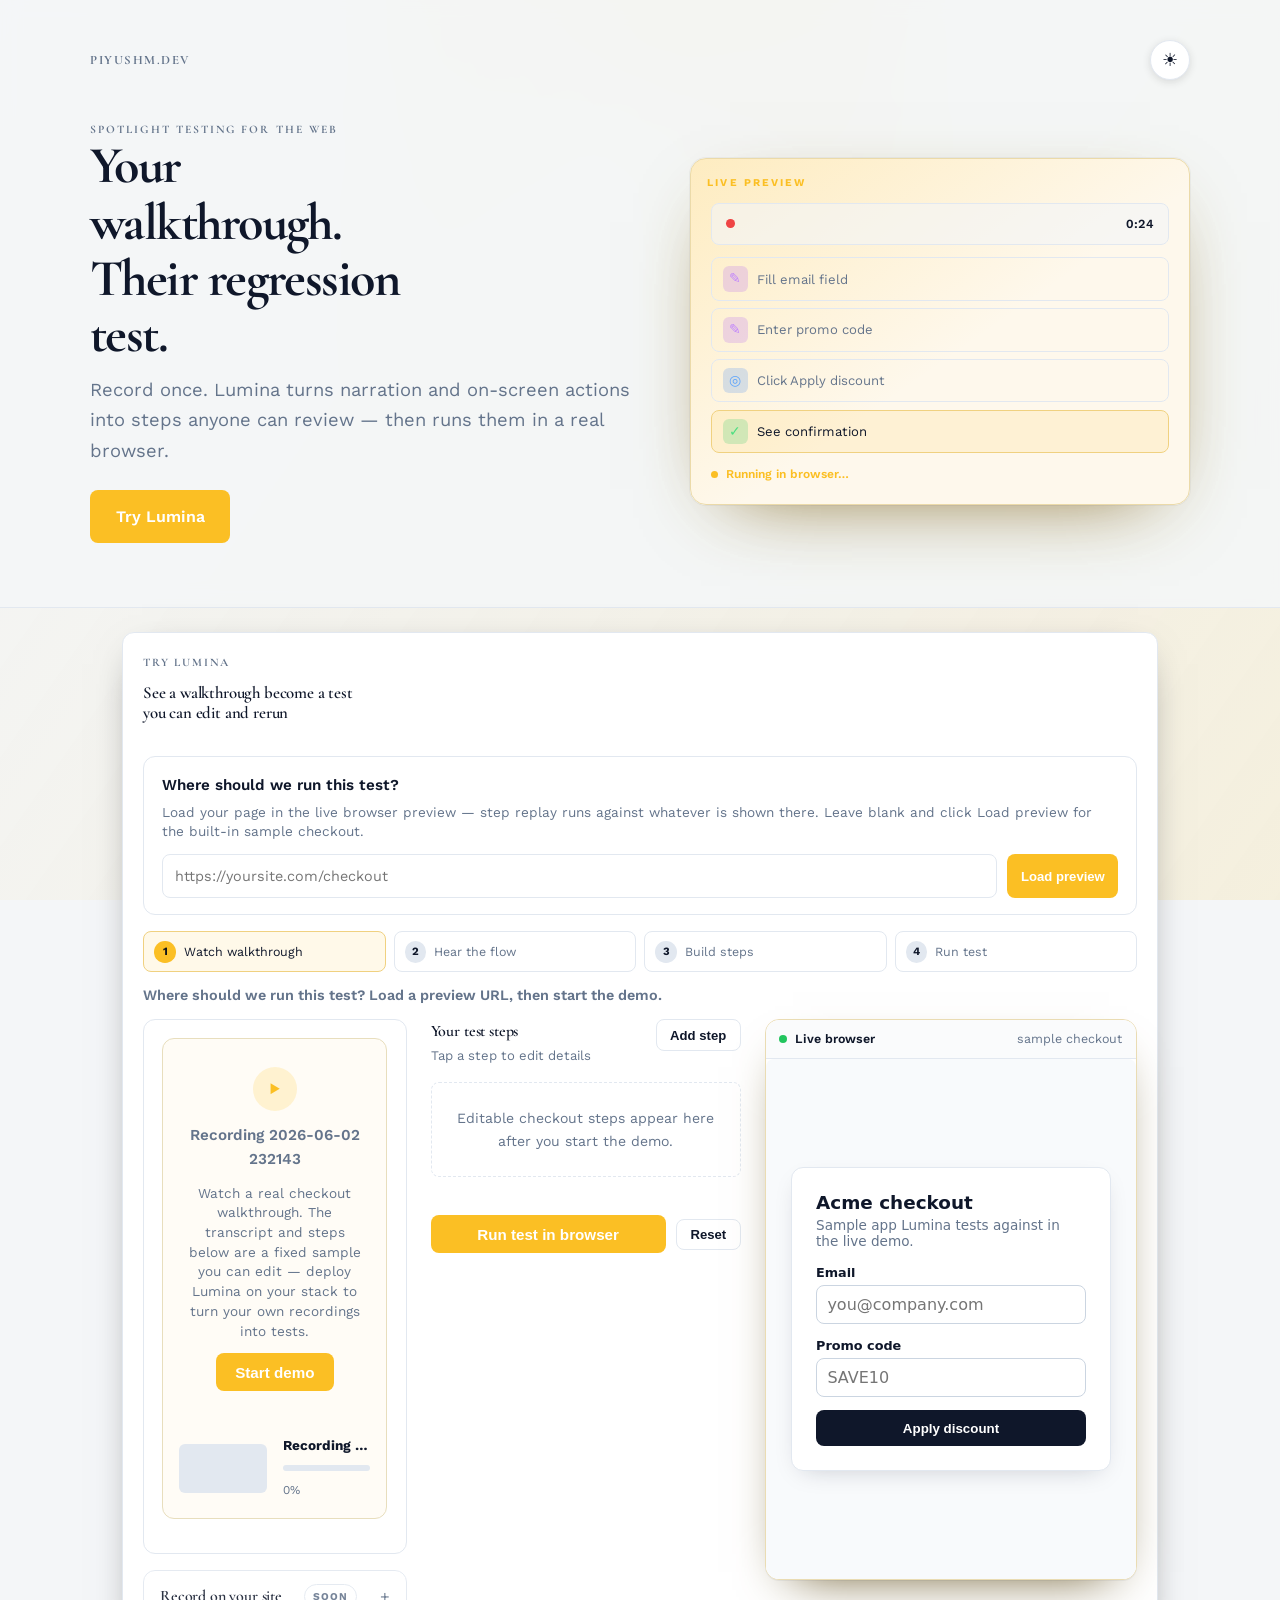
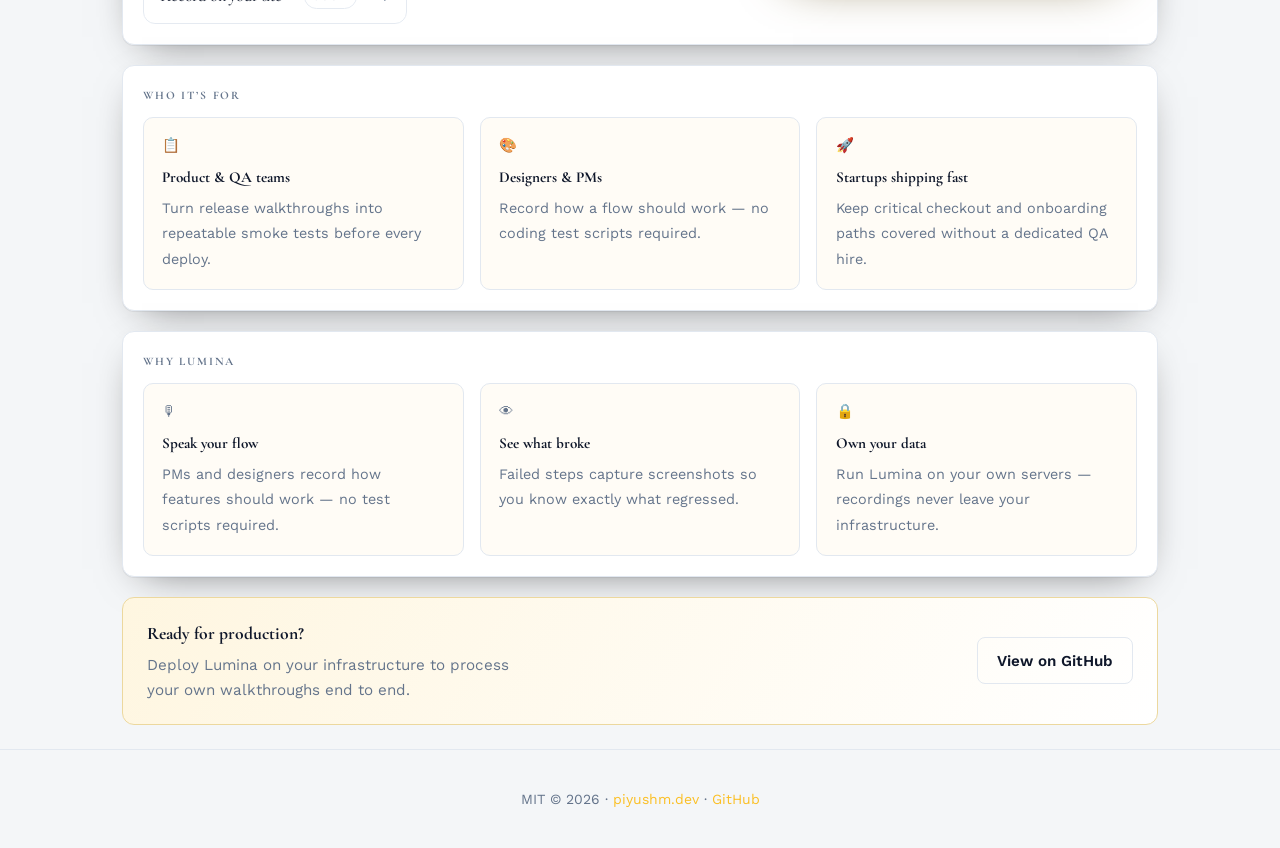
==== commit 913d450e: "Implement live preview URL loading with iframe embed fallback. normalizeUrl adds https:// when missi" ====
--- a/public/index.html
+++ b/public/index.html
@@ -6,7 +6,7 @@
   <link rel="stylesheet" href="https://fonts.googleapis.com/css2?family=Cormorant+Garamond:wght@500;600;700&family=Work+Sans:wght@400;500;600&display=swap" />
   <meta charset="UTF-8" />
   <meta name="viewport" content="width=device-width, initial-scale=1" />
-  <meta name="description" content="Try Lumina’s interactive sample: walkthroughs become editable browser tests. Self-host to process your own recordings." />
+  <meta name="description" content="Turn product walkthroughs into regression tests. Record once, review steps, run them in a real browser — try the interactive demo." />
   <title>Lumina — Walkthroughs become tests</title>
   <link rel="stylesheet" href="styles.css" />
 </head>
@@ -59,7 +59,7 @@
       <div class="app-shell__head">
         <div>
           <p class="section-title">Try Lumina</p>
-          <h2 class="app-shell__title">Play your walkthrough, edit preset steps, watch them run</h2>
+          <h2 class="app-shell__title">See a walkthrough become a test you can edit and rerun</h2>
         </div>
       </div>
 
@@ -74,9 +74,9 @@
       </div>
 
       <div class="pipeline" id="pipeline" aria-live="polite">
-        <div class="pipeline__step is-active" data-stage="load"><span>1</span> Sample clip</div>
-        <div class="pipeline__step" data-stage="transcribe"><span>2</span> Transcribe</div>
-        <div class="pipeline__step" data-stage="steps"><span>3</span> Generate steps</div>
+        <div class="pipeline__step is-active" data-stage="load"><span>1</span> Watch walkthrough</div>
+        <div class="pipeline__step" data-stage="transcribe"><span>2</span> Hear the flow</div>
+        <div class="pipeline__step" data-stage="steps"><span>3</span> Build steps</div>
         <div class="pipeline__step" data-stage="run"><span>4</span> Run test</div>
       </div>
       <p class="app-status" id="app-status">Where should we run this test? Load a preview URL, then start the demo.</p>
@@ -88,7 +88,7 @@
               <div class="demo-clip__idle" id="demo-idle">
                 <span class="demo-clip__icon" aria-hidden="true">▶</span>
                 <p class="demo-clip__title">Recording 2026-06-02 232143</p>
-                <p class="demo-clip__hint">Your screen recording plays for real. Transcript and steps are preset illustrations — self-host Lumina for Whisper + LLM + Playwright on your own clips.</p>
+                <p class="demo-clip__hint">Watch a real checkout walkthrough. The transcript and steps below are a fixed sample you can edit — deploy Lumina on your stack to turn your own recordings into tests.</p>
                 <button type="button" class="btn" id="start-demo-inline">Start demo</button>
               </div>
               <div class="demo-clip__progress" id="demo-progress" hidden>
@@ -130,7 +130,7 @@
               </div>
               <button type="button" class="btn btn--ghost btn--sm" id="add-step">Add step</button>
             </div>
-            <p class="editor-empty" id="editor-empty">Preset checkout steps appear here after the demo loads — not auto-generated from your video.</p>
+            <p class="editor-empty" id="editor-empty">Editable checkout steps appear here after you start the demo.</p>
             <ol class="step-list" id="step-list"></ol>
           </div>
 
@@ -154,10 +154,31 @@
               <span class="browser-stage__label">Live browser</span>
               <span class="browser-stage__url" id="browser-stage-url">sample checkout</span>
             </div>
-            <p class="frame-notice" id="frame-notice" hidden role="status"></p>
+            <div class="frame-notice" id="frame-notice" hidden role="status"></div>
             <iframe id="demo-frame" class="demo-frame" title="Page preview for your test" src="about:blank"></iframe>
           </div>
         </aside>
+      </div>
+    </section>
+
+    <section class="card">
+      <p class="section-title">Who it’s for</p>
+      <div class="feature-grid">
+        <div class="feature-tile">
+          <span class="feature-tile__icon" aria-hidden="true">📋</span>
+          <strong>Product &amp; QA teams</strong>
+          <span>Turn release walkthroughs into repeatable smoke tests before every deploy.</span>
+        </div>
+        <div class="feature-tile">
+          <span class="feature-tile__icon" aria-hidden="true">🎨</span>
+          <strong>Designers &amp; PMs</strong>
+          <span>Record how a flow should work — no coding test scripts required.</span>
+        </div>
+        <div class="feature-tile">
+          <span class="feature-tile__icon" aria-hidden="true">🚀</span>
+          <strong>Startups shipping fast</strong>
+          <span>Keep critical checkout and onboarding paths covered without a dedicated QA hire.</span>
+        </div>
       </div>
     </section>
 
@@ -177,7 +198,7 @@
         <div class="feature-tile">
           <span class="feature-tile__icon" aria-hidden="true">🔒</span>
           <strong>Own your data</strong>
-          <span>Self-host the full pipeline — recordings stay on your infrastructure.</span>
+          <span>Run Lumina on your own servers — recordings never leave your infrastructure.</span>
         </div>
       </div>
     </section>
@@ -185,7 +206,7 @@
     <section class="cta-band">
       <div>
         <strong>Ready for production?</strong>
-        <p>Self-host Lumina to run the full video → Playwright pipeline on your own recordings.</p>
+        <p>Deploy Lumina on your infrastructure to process your own walkthroughs end to end.</p>
       </div>
       <a class="btn btn--ghost" href="https://github.com/PiyushMishra318/lumina" target="_blank" rel="noopener noreferrer">View on GitHub</a>
     </section>
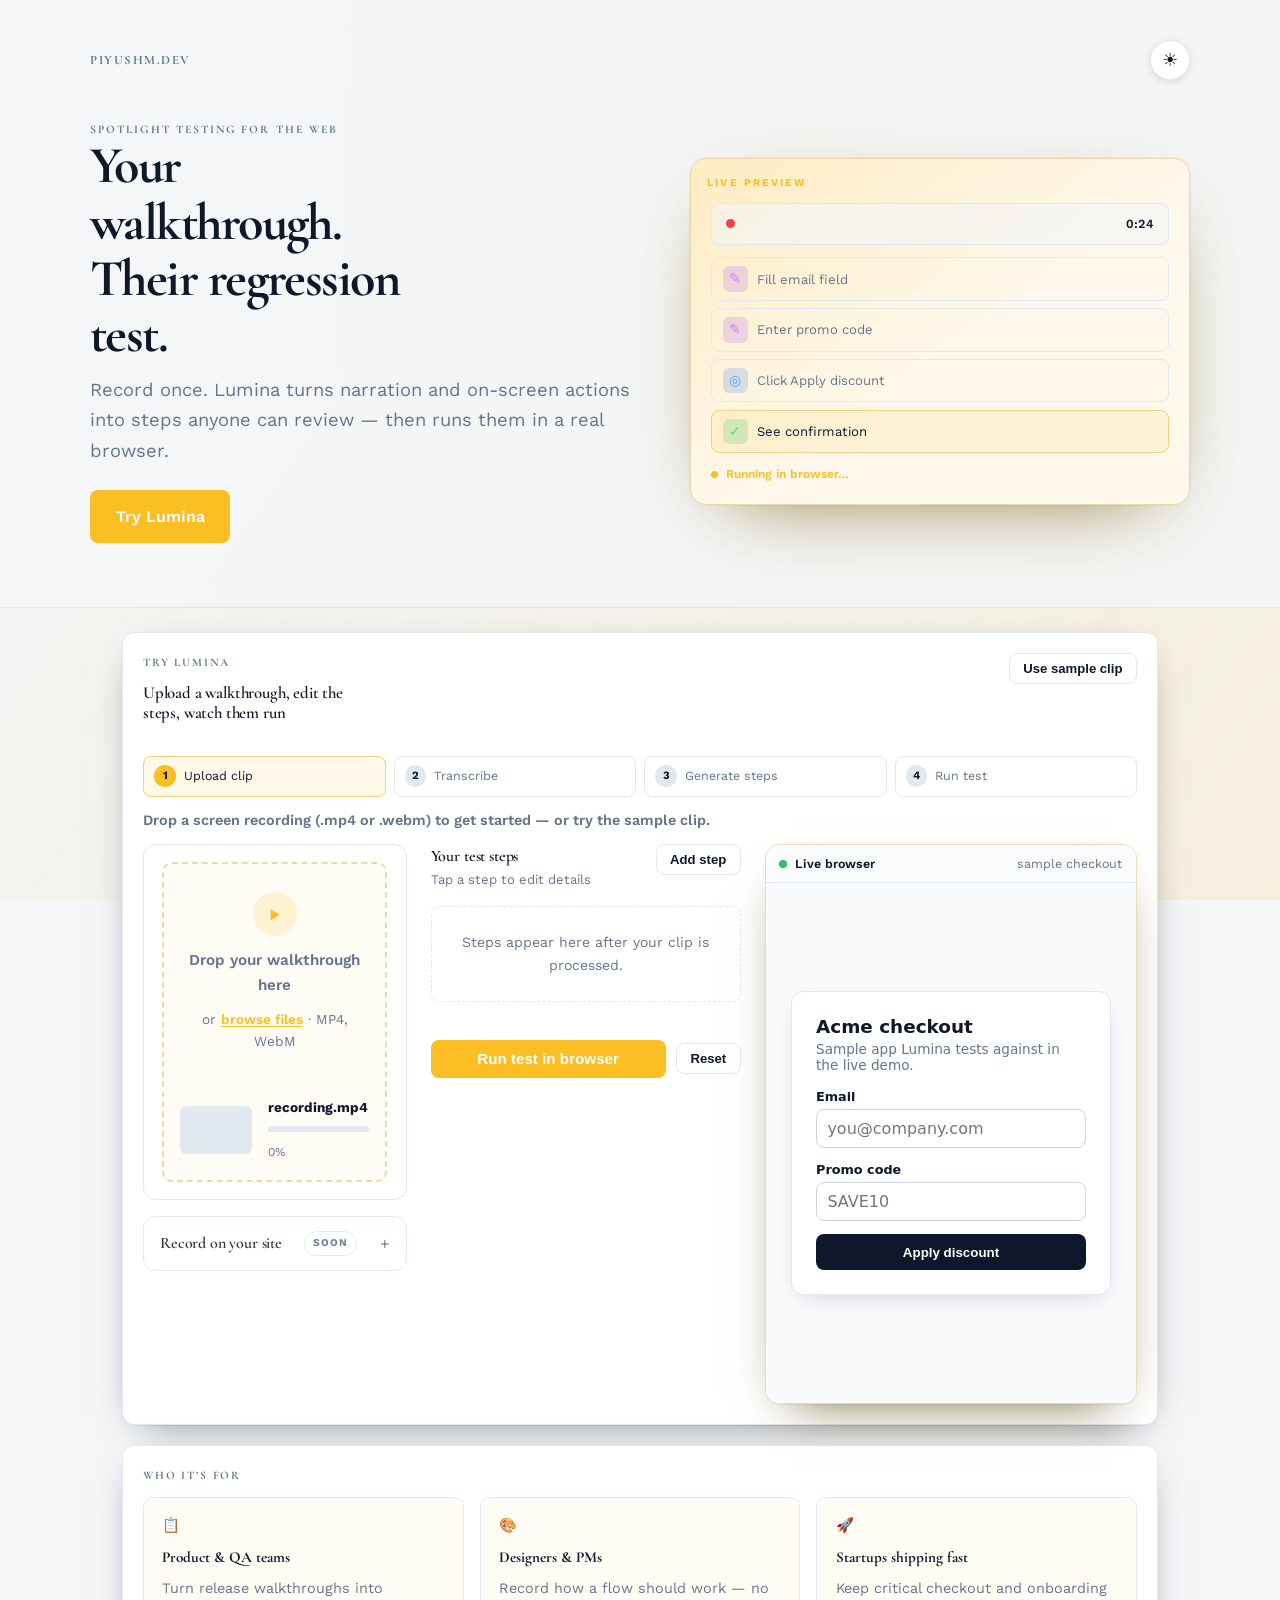
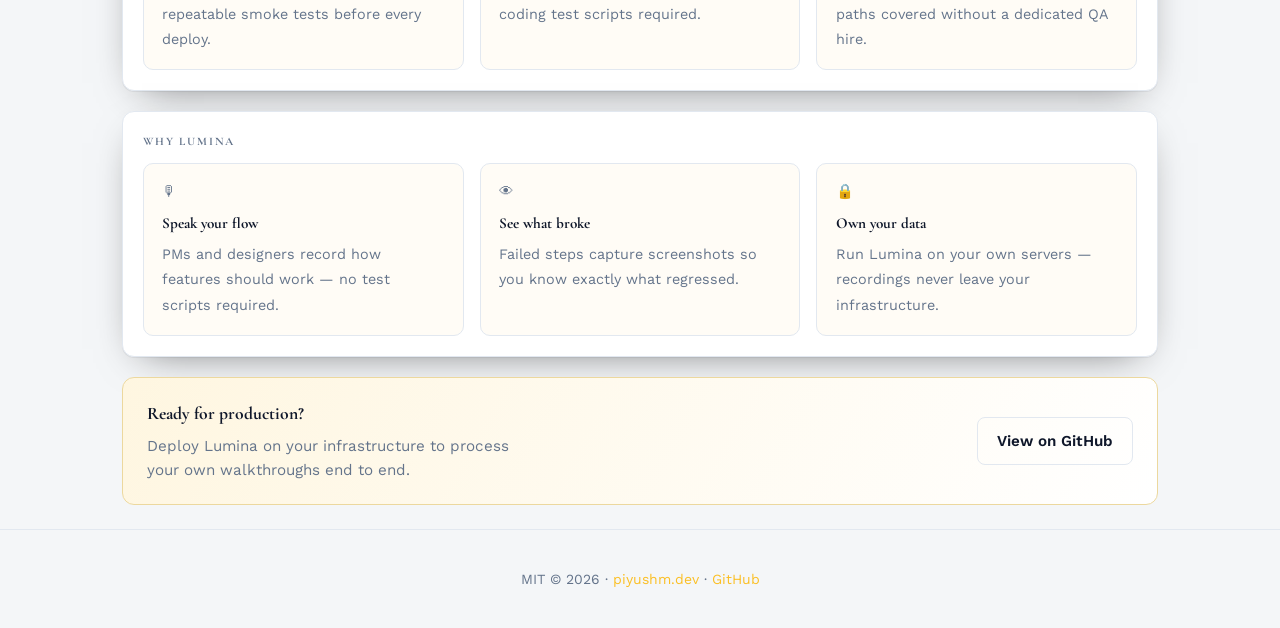
==== commit ecde8e69: "Restore upload flow and polish Try Lumina demo UI Co-authored-by: Cursor <cursoragent@cursor.com>" ====
--- a/public/index.html
+++ b/public/index.html
@@ -59,56 +59,45 @@
       <div class="app-shell__head">
         <div>
           <p class="section-title">Try Lumina</p>
-          <h2 class="app-shell__title">See a walkthrough become a test you can edit and rerun</h2>
-        </div>
-      </div>
-
-      <div class="site-url-field" id="site-url-field">
-        <label class="site-url-field__label" for="site-url">Where should we run this test?</label>
-        <p class="site-url-field__hint">Load your page in the live browser preview — step replay runs against whatever is shown there. Leave blank and click Load preview for the built-in sample checkout.</p>
-        <div class="site-url-field__row">
-          <input type="text" id="site-url" class="site-url-field__input" name="site-url" inputmode="url" autocomplete="url" placeholder="https://yoursite.com/checkout" spellcheck="false" aria-describedby="site-url-error" required />
-          <button type="button" class="btn btn--sm" id="load-preview-url">Load preview</button>
-        </div>
-        <p class="site-url-field__error" id="site-url-error" hidden role="alert"></p>
+          <h2 class="app-shell__title">Upload a walkthrough, edit the steps, watch them run</h2>
+        </div>
+        <button type="button" class="btn btn--ghost btn--sm" id="use-sample">Use sample clip</button>
       </div>
 
       <div class="pipeline" id="pipeline" aria-live="polite">
-        <div class="pipeline__step is-active" data-stage="load"><span>1</span> Watch walkthrough</div>
-        <div class="pipeline__step" data-stage="transcribe"><span>2</span> Hear the flow</div>
-        <div class="pipeline__step" data-stage="steps"><span>3</span> Build steps</div>
+        <div class="pipeline__step is-active" data-stage="upload"><span>1</span> Upload clip</div>
+        <div class="pipeline__step" data-stage="transcribe"><span>2</span> Transcribe</div>
+        <div class="pipeline__step" data-stage="steps"><span>3</span> Generate steps</div>
         <div class="pipeline__step" data-stage="run"><span>4</span> Run test</div>
       </div>
-      <p class="app-status" id="app-status">Where should we run this test? Load a preview URL, then start the demo.</p>
+      <p class="app-status" id="app-status">Drop a screen recording (.mp4 or .webm) to get started — or try the sample clip.</p>
 
       <div class="app-workspace">
         <aside class="app-pane app-pane--source" aria-label="Recording and transcript">
           <div class="pane-card">
-            <div class="demo-clip" id="demo-clip">
-              <div class="demo-clip__idle" id="demo-idle">
-                <span class="demo-clip__icon" aria-hidden="true">▶</span>
-                <p class="demo-clip__title">Recording 2026-06-02 232143</p>
-                <p class="demo-clip__hint">Watch a real checkout walkthrough. The transcript and steps below are a fixed sample you can edit — deploy Lumina on your stack to turn your own recordings into tests.</p>
-                <button type="button" class="btn" id="start-demo-inline">Start demo</button>
-              </div>
-              <div class="demo-clip__progress" id="demo-progress" hidden>
-                <div class="demo-clip__thumb" id="video-thumb"></div>
-                <div class="demo-clip__meta">
-                  <strong id="video-name">Recording 2026-06-02 232143.mp4</strong>
+            <div class="upload-zone" id="upload-zone">
+              <input type="file" id="video-input" accept="video/mp4,video/webm,.mp4,.webm" hidden />
+              <div class="upload-zone__inner" id="upload-drop">
+                <span class="upload-zone__icon" aria-hidden="true">▶</span>
+                <p class="upload-zone__title">Drop your walkthrough here</p>
+                <p class="upload-zone__hint">or <button type="button" class="link-btn" id="browse-btn">browse files</button> · MP4, WebM</p>
+              </div>
+              <div class="upload-zone__progress" id="upload-progress" hidden>
+                <div class="upload-zone__thumb" id="video-thumb"></div>
+                <div class="upload-zone__meta">
+                  <strong id="video-name">recording.mp4</strong>
                   <div class="progress-bar"><div class="progress-bar__fill" id="progress-fill"></div></div>
-                  <span class="demo-clip__pct" id="progress-pct">0%</span>
+                  <span class="upload-zone__pct" id="progress-pct">0%</span>
                 </div>
               </div>
-              <div class="demo-clip__player" id="demo-video-player" hidden>
-                <video id="sample-video" class="demo-clip__player-video" controls playsinline preload="metadata" title="Walkthrough recording">
-                  <source src="sample-walkthrough.mp4" type="video/mp4" />
-                </video>
+              <div class="upload-zone__player" id="upload-player" hidden>
+                <video id="clip-video" class="upload-zone__player-video" controls playsinline preload="metadata" title="Walkthrough recording"></video>
               </div>
             </div>
           </div>
 
           <div class="pane-card transcript-panel" id="transcript-panel" hidden>
-            <h3 class="pane-title">Sample transcript (preset)</h3>
+            <h3 class="pane-title">What Lumina heard</h3>
             <div class="transcript" id="demo-transcript"></div>
           </div>
 
@@ -130,7 +119,7 @@
               </div>
               <button type="button" class="btn btn--ghost btn--sm" id="add-step">Add step</button>
             </div>
-            <p class="editor-empty" id="editor-empty">Editable checkout steps appear here after you start the demo.</p>
+            <p class="editor-empty" id="editor-empty">Steps appear here after your clip is processed.</p>
             <ol class="step-list" id="step-list"></ol>
           </div>
 
@@ -154,8 +143,7 @@
               <span class="browser-stage__label">Live browser</span>
               <span class="browser-stage__url" id="browser-stage-url">sample checkout</span>
             </div>
-            <div class="frame-notice" id="frame-notice" hidden role="status"></div>
-            <iframe id="demo-frame" class="demo-frame" title="Page preview for your test" src="about:blank"></iframe>
+            <iframe id="demo-frame" class="demo-frame" title="Sample checkout app" src="demo-target.html"></iframe>
           </div>
         </aside>
       </div>
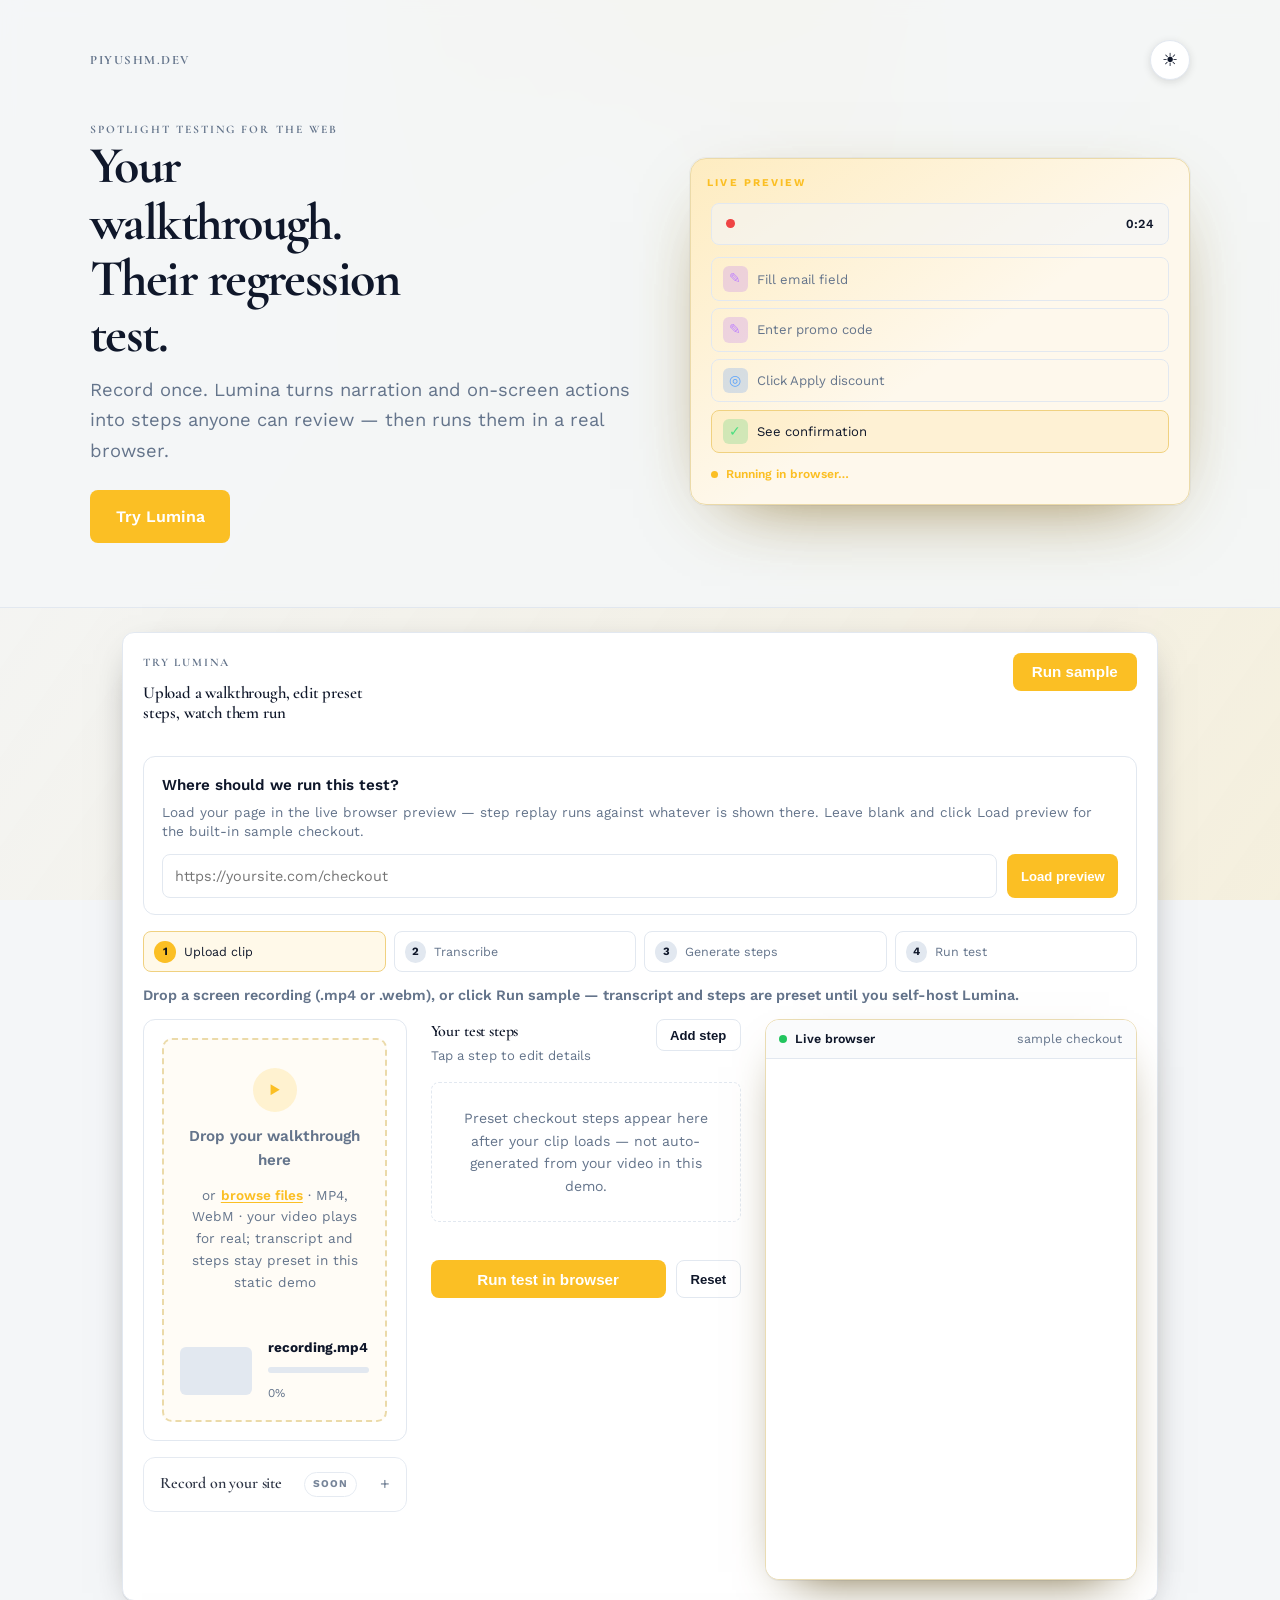
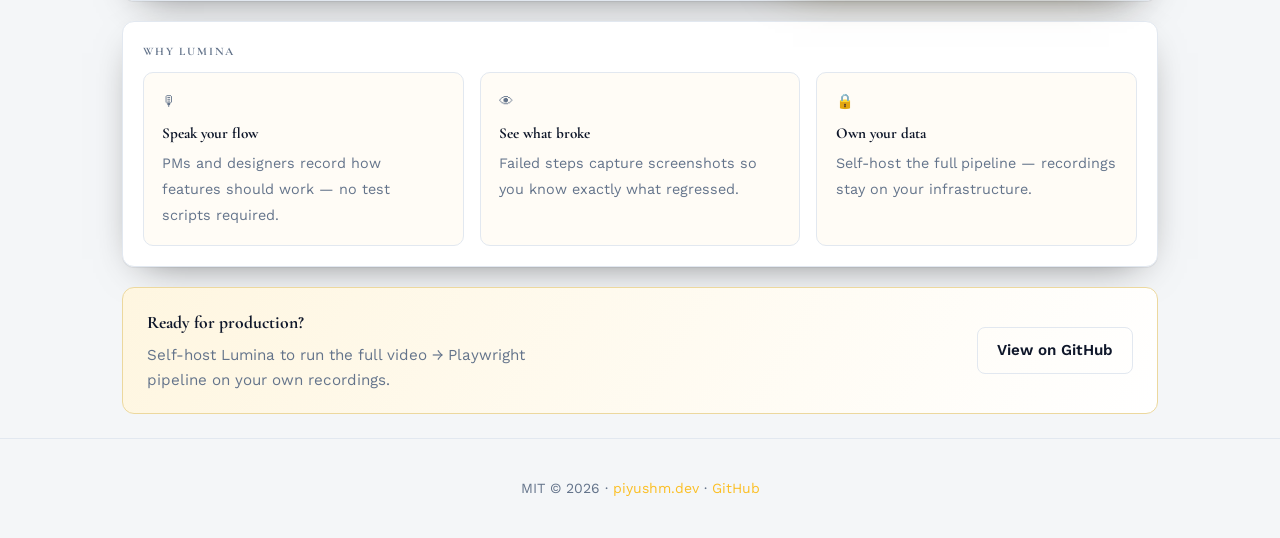
==== commit 00356ae2: "Fix step card toolbar layout on narrow viewports. Prevent reorder controls from overlapping action d" ====
--- a/public/index.html
+++ b/public/index.html
@@ -6,7 +6,7 @@
   <link rel="stylesheet" href="https://fonts.googleapis.com/css2?family=Cormorant+Garamond:wght@500;600;700&family=Work+Sans:wght@400;500;600&display=swap" />
   <meta charset="UTF-8" />
   <meta name="viewport" content="width=device-width, initial-scale=1" />
-  <meta name="description" content="Turn product walkthroughs into regression tests. Record once, review steps, run them in a real browser — try the interactive demo." />
+  <meta name="description" content="Try Lumina’s interactive sample: upload a walkthrough, edit preset steps, run them in a live browser preview. Self-host for full Whisper + Playwright." />
   <title>Lumina — Walkthroughs become tests</title>
   <link rel="stylesheet" href="styles.css" />
 </head>
@@ -39,10 +39,10 @@
               <span class="hero-preview__time" id="hero-preview-time">0:24</span>
             </div>
             <div class="hero-preview__steps" id="hero-preview-steps">
-              <div class="hero-preview__step" data-step="0"><span class="step-icon step-icon--fill">✎</span> Fill email field</div>
-              <div class="hero-preview__step" data-step="1"><span class="step-icon step-icon--fill">✎</span> Enter promo code</div>
-              <div class="hero-preview__step" data-step="2"><span class="step-icon step-icon--click">◎</span> Click Apply discount</div>
-              <div class="hero-preview__step hero-preview__step--active" data-step="3"><span class="step-icon step-icon--assert">✓</span> See confirmation</div>
+              <div class="hero-preview__step" data-stage="0"><span class="step-icon step-icon--fill">✎</span> Fill email field</div>
+              <div class="hero-preview__step" data-stage="1"><span class="step-icon step-icon--fill">✎</span> Enter promo code</div>
+              <div class="hero-preview__step" data-stage="2"><span class="step-icon step-icon--click">◎</span> Click Apply discount</div>
+              <div class="hero-preview__step hero-preview__step--active" data-stage="3"><span class="step-icon step-icon--assert">✓</span> See confirmation</div>
             </div>
             <div class="hero-preview__run">
               <span class="hero-preview__dot"></span>
@@ -59,9 +59,19 @@
       <div class="app-shell__head">
         <div>
           <p class="section-title">Try Lumina</p>
-          <h2 class="app-shell__title">Upload a walkthrough, edit the steps, watch them run</h2>
-        </div>
-        <button type="button" class="btn btn--ghost btn--sm" id="use-sample">Use sample clip</button>
+          <h2 class="app-shell__title">Upload a walkthrough, edit preset steps, watch them run</h2>
+        </div>
+        <button type="button" class="btn" id="run-sample">Run sample</button>
+      </div>
+
+      <div class="site-url-field" id="site-url-field">
+        <label class="site-url-field__label" for="site-url">Where should we run this test?</label>
+        <p class="site-url-field__hint">Load your page in the live browser preview — step replay runs against whatever is shown there. Leave blank and click Load preview for the built-in sample checkout.</p>
+        <div class="site-url-field__row">
+          <input type="text" id="site-url" class="site-url-field__input" name="site-url" inputmode="url" autocomplete="url" placeholder="https://yoursite.com/checkout" spellcheck="false" aria-describedby="site-url-error" />
+          <button type="button" class="btn btn--sm" id="load-preview-url">Load preview</button>
+        </div>
+        <p class="site-url-field__error" id="site-url-error" hidden role="alert"></p>
       </div>
 
       <div class="pipeline" id="pipeline" aria-live="polite">
@@ -70,7 +80,7 @@
         <div class="pipeline__step" data-stage="steps"><span>3</span> Generate steps</div>
         <div class="pipeline__step" data-stage="run"><span>4</span> Run test</div>
       </div>
-      <p class="app-status" id="app-status">Drop a screen recording (.mp4 or .webm) to get started — or try the sample clip.</p>
+      <p class="app-status" id="app-status">Drop a screen recording (.mp4 or .webm), or click Run sample — transcript and steps are preset until you self-host Lumina.</p>
 
       <div class="app-workspace">
         <aside class="app-pane app-pane--source" aria-label="Recording and transcript">
@@ -80,7 +90,7 @@
               <div class="upload-zone__inner" id="upload-drop">
                 <span class="upload-zone__icon" aria-hidden="true">▶</span>
                 <p class="upload-zone__title">Drop your walkthrough here</p>
-                <p class="upload-zone__hint">or <button type="button" class="link-btn" id="browse-btn">browse files</button> · MP4, WebM</p>
+                <p class="upload-zone__hint">or <button type="button" class="link-btn" id="browse-btn">browse files</button> · MP4, WebM · your video plays for real; transcript and steps stay preset in this static demo</p>
               </div>
               <div class="upload-zone__progress" id="upload-progress" hidden>
                 <div class="upload-zone__thumb" id="video-thumb"></div>
@@ -97,7 +107,7 @@
           </div>
 
           <div class="pane-card transcript-panel" id="transcript-panel" hidden>
-            <h3 class="pane-title">What Lumina heard</h3>
+            <h3 class="pane-title">Sample transcript (preset)</h3>
             <div class="transcript" id="demo-transcript"></div>
           </div>
 
@@ -119,7 +129,7 @@
               </div>
               <button type="button" class="btn btn--ghost btn--sm" id="add-step">Add step</button>
             </div>
-            <p class="editor-empty" id="editor-empty">Steps appear here after your clip is processed.</p>
+            <p class="editor-empty" id="editor-empty">Preset checkout steps appear here after your clip loads — not auto-generated from your video in this demo.</p>
             <ol class="step-list" id="step-list"></ol>
           </div>
 
@@ -143,30 +153,10 @@
               <span class="browser-stage__label">Live browser</span>
               <span class="browser-stage__url" id="browser-stage-url">sample checkout</span>
             </div>
-            <iframe id="demo-frame" class="demo-frame" title="Sample checkout app" src="demo-target.html"></iframe>
+            <div class="frame-notice" id="frame-notice" hidden role="status"></div>
+            <iframe id="demo-frame" class="demo-frame" title="Page preview for your test" src="about:blank"></iframe>
           </div>
         </aside>
-      </div>
-    </section>
-
-    <section class="card">
-      <p class="section-title">Who it’s for</p>
-      <div class="feature-grid">
-        <div class="feature-tile">
-          <span class="feature-tile__icon" aria-hidden="true">📋</span>
-          <strong>Product &amp; QA teams</strong>
-          <span>Turn release walkthroughs into repeatable smoke tests before every deploy.</span>
-        </div>
-        <div class="feature-tile">
-          <span class="feature-tile__icon" aria-hidden="true">🎨</span>
-          <strong>Designers &amp; PMs</strong>
-          <span>Record how a flow should work — no coding test scripts required.</span>
-        </div>
-        <div class="feature-tile">
-          <span class="feature-tile__icon" aria-hidden="true">🚀</span>
-          <strong>Startups shipping fast</strong>
-          <span>Keep critical checkout and onboarding paths covered without a dedicated QA hire.</span>
-        </div>
       </div>
     </section>
 
@@ -186,7 +176,7 @@
         <div class="feature-tile">
           <span class="feature-tile__icon" aria-hidden="true">🔒</span>
           <strong>Own your data</strong>
-          <span>Run Lumina on your own servers — recordings never leave your infrastructure.</span>
+          <span>Self-host the full pipeline — recordings stay on your infrastructure.</span>
         </div>
       </div>
     </section>
@@ -194,7 +184,7 @@
     <section class="cta-band">
       <div>
         <strong>Ready for production?</strong>
-        <p>Deploy Lumina on your infrastructure to process your own walkthroughs end to end.</p>
+        <p>Self-host Lumina to run the full video → Playwright pipeline on your own recordings.</p>
       </div>
       <a class="btn btn--ghost" href="https://github.com/PiyushMishra318/lumina" target="_blank" rel="noopener noreferrer">View on GitHub</a>
     </section>
--- a/public/styles.css
+++ b/public/styles.css
@@ -1012,6 +1012,17 @@
   margin-bottom: 1.25rem;
 }
 
+@media (max-width: 560px) {
+  .app-shell__head {
+    flex-direction: column;
+    align-items: stretch;
+  }
+
+  .app-shell__head .btn--sm {
+    align-self: flex-start;
+  }
+}
+
 .app-shell__title {
   margin: 0.35rem 0 0;
   font-family: var(--font-display, inherit);
@@ -1543,6 +1554,14 @@
   justify-content: space-between;
   gap: 0.75rem;
   margin-bottom: 1rem;
+  flex-wrap: wrap;
+}
+
+@media (max-width: 480px) {
+  .editor-panel__head .btn--sm {
+    width: 100%;
+    justify-content: center;
+  }
 }
 
 .editor-empty {
@@ -1628,19 +1647,32 @@
 .step-card__body {
   display: none;
   padding: 0 0.85rem 0.85rem;
+  gap: 0.75rem;
+  flex-direction: column;
+}
+
+.step-card--expanded .step-card__body {
+  display: flex;
+}
+
+.step-card__toolbar {
+  display: grid;
+  grid-template-columns: minmax(0, 1fr) auto;
   gap: 0.65rem;
-  flex-direction: column;
-}
-
-.step-card--expanded .step-card__body {
-  display: flex;
-}
-
-.step-card__row {
-  display: flex;
-  align-items: flex-end;
-  gap: 0.5rem;
-  flex-wrap: wrap;
+  align-items: end;
+}
+
+@media (max-width: 520px) {
+  .step-card__toolbar {
+    grid-template-columns: 1fr;
+    gap: 0.5rem;
+  }
+
+  .step-card__reorder {
+    justify-content: flex-end;
+    padding-top: 0.35rem;
+    border-top: 1px solid color-mix(in srgb, var(--border) 80%, transparent);
+  }
 }
 
 .step-card__num {
@@ -1674,43 +1706,64 @@
 .step-icon--assert { background: color-mix(in srgb, #22c55e 20%, transparent); color: #4ade80; }
 .step-icon--wait { background: color-mix(in srgb, #f59e0b 20%, transparent); color: #fbbf24; }
 
-.step-card__action {
-  flex: 1;
-  min-width: 7rem;
-  padding: 0.4rem 0.55rem;
-  border-radius: 6px;
+.step-card__select {
+  width: 100%;
+  min-width: 0;
+  padding: 0.55rem 2rem 0.55rem 0.65rem;
+  border-radius: 8px;
   border: 1px solid var(--border);
   background: color-mix(in srgb, var(--bg) 40%, var(--surface));
   color: var(--text);
   font: inherit;
-  font-size: 0.85rem;
+  font-size: 0.88rem;
   font-weight: 600;
-}
-
-.step-card__action:focus {
+  appearance: none;
+  background-image: linear-gradient(45deg, transparent 50%, var(--muted) 50%),
+    linear-gradient(135deg, var(--muted) 50%, transparent 50%);
+  background-position: calc(100% - 1.1rem) calc(50% - 0.15rem),
+    calc(100% - 0.75rem) calc(50% - 0.15rem);
+  background-size: 0.35rem 0.35rem, 0.35rem 0.35rem;
+  background-repeat: no-repeat;
+}
+
+.step-card__select:focus {
   outline: 2px solid var(--accent);
   outline-offset: 1px;
 }
 
 .step-card__reorder {
   display: flex;
-  gap: 0.25rem;
+  gap: 0.35rem;
+  flex-shrink: 0;
+  align-items: center;
 }
 
 .icon-btn {
-  width: 1.75rem;
-  height: 1.75rem;
+  width: 2.5rem;
+  height: 2.5rem;
+  min-width: 2.5rem;
+  min-height: 2.5rem;
   border: 1px solid var(--border);
-  border-radius: 6px;
-  background: transparent;
-  color: var(--muted);
-  font-size: 0.85rem;
+  border-radius: 8px;
+  background: color-mix(in srgb, var(--bg) 30%, var(--surface));
+  color: var(--muted);
+  font-size: 1rem;
+  line-height: 1;
   cursor: pointer;
   display: inline-flex;
   align-items: center;
   justify-content: center;
   padding: 0;
-  transition: border-color 0.15s, color 0.15s;
+  transition: border-color 0.15s, color 0.15s, background 0.15s;
+}
+
+@media (pointer: coarse) {
+  .icon-btn {
+    width: 2.75rem;
+    height: 2.75rem;
+    min-width: 2.75rem;
+    min-height: 2.75rem;
+  }
 }
 
 .icon-btn:hover:not(:disabled) {
@@ -1728,21 +1781,24 @@
   color: #ef4444;
 }
 
-.step-card__label {
+.step-card__field {
   display: flex;
   flex-direction: column;
   gap: 0.35rem;
-  flex: 1;
-  min-width: 8rem;
+  min-width: 0;
   font-size: 0.8rem;
   font-weight: 500;
   color: var(--muted);
 }
 
-.step-card__label input,
-.step-card__label select {
+.step-card__field--action {
+  min-width: 0;
+}
+
+.step-card__field input {
   width: 100%;
-  padding: 0.5rem 0.65rem;
+  min-width: 0;
+  padding: 0.55rem 0.65rem;
   border-radius: 8px;
   border: 1px solid var(--border);
   background: color-mix(in srgb, var(--bg) 35%, var(--surface));
@@ -1751,23 +1807,30 @@
   font-size: 0.88rem;
 }
 
-.step-card__label input:focus,
-.step-card__label select:focus {
+.step-card__field input:focus {
   outline: 2px solid var(--accent);
   outline-offset: 1px;
 }
 
-.step-card__action {
-  margin-top: 0.15rem;
-}
-
 /* Run bar */
 .run-bar {
   display: flex;
-  align-items: center;
+  align-items: stretch;
   gap: 0.65rem;
   flex-wrap: wrap;
   padding: 0.15rem 0;
+}
+
+@media (max-width: 480px) {
+  .run-bar {
+    flex-direction: column;
+  }
+
+  .run-bar .btn--run,
+  .run-bar .btn--ghost {
+    width: 100%;
+    min-width: 0;
+  }
 }
 
 .btn--run {
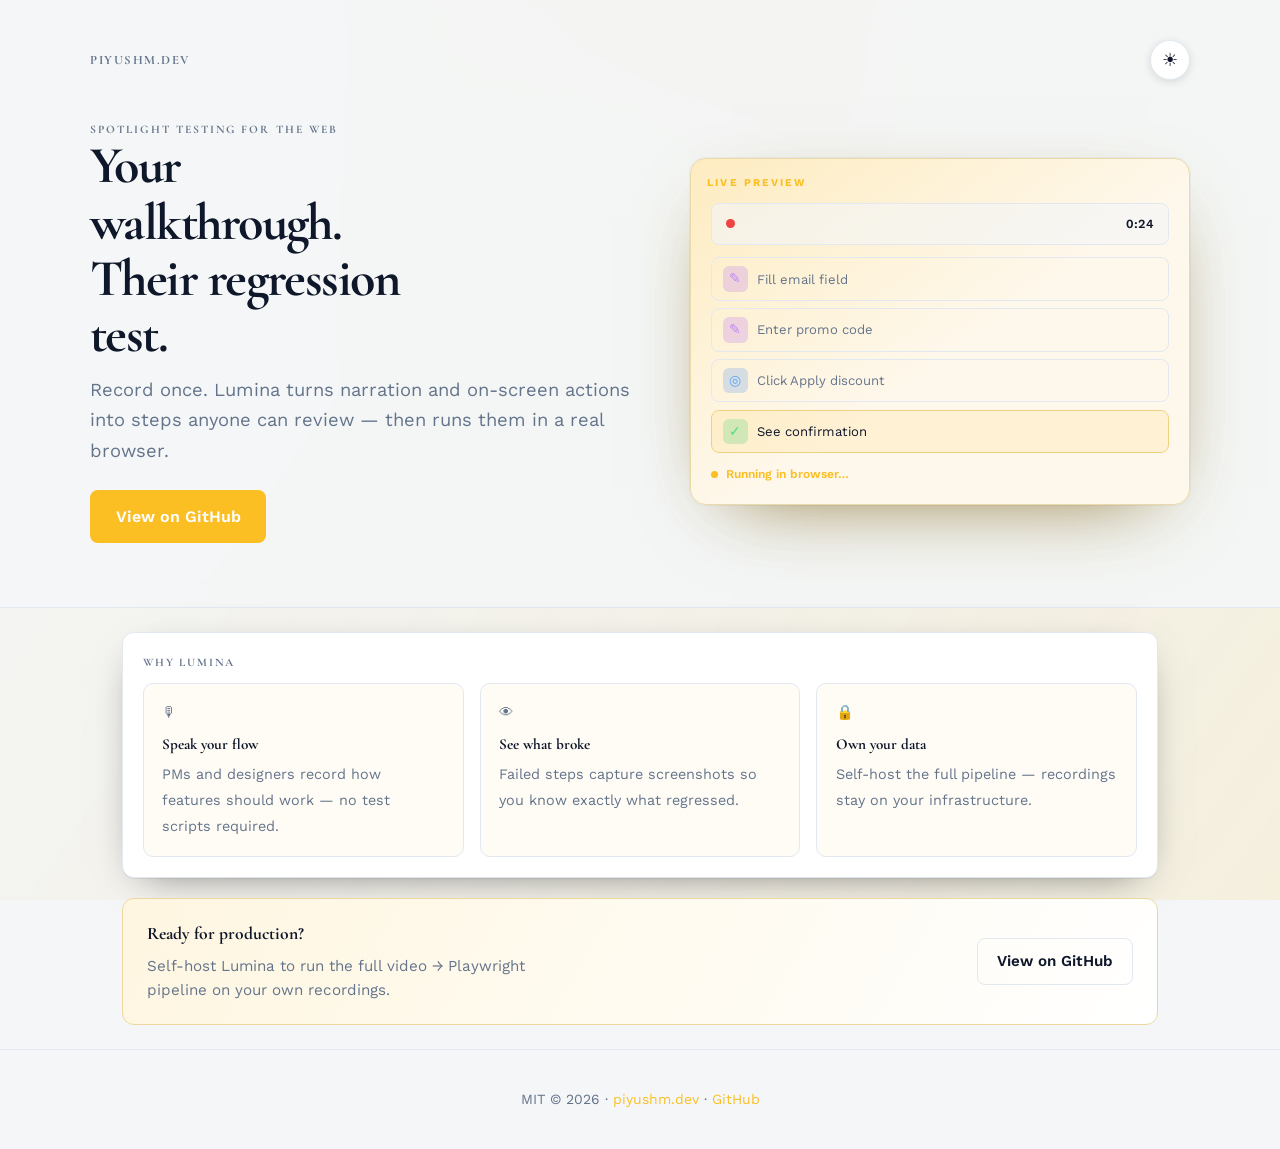
==== commit c2046555: "Remove interactive demo; landing page only. The in-browser upload/run workflow is gone so visitors g" ====
--- a/public/index.html
+++ b/public/index.html
@@ -6,7 +6,7 @@
   <link rel="stylesheet" href="https://fonts.googleapis.com/css2?family=Cormorant+Garamond:wght@500;600;700&family=Work+Sans:wght@400;500;600&display=swap" />
   <meta charset="UTF-8" />
   <meta name="viewport" content="width=device-width, initial-scale=1" />
-  <meta name="description" content="Try Lumina’s interactive sample: upload a walkthrough, edit preset steps, run them in a live browser preview. Self-host for full Whisper + Playwright." />
+  <meta name="description" content="Lumina turns walkthrough recordings into browser tests — record once, review steps, self-host for Whisper + Playwright." />
   <title>Lumina — Walkthroughs become tests</title>
   <link rel="stylesheet" href="styles.css" />
 </head>
@@ -28,7 +28,7 @@
           <h1>Your walkthrough.<br />Their regression test.</h1>
           <p class="header__lead">Record once. Lumina turns narration and on-screen actions into steps anyone can review — then runs them in a real browser.</p>
           <div class="hero-cta">
-            <a class="btn btn--lg" href="#app">Try Lumina</a>
+            <a class="btn btn--lg" href="https://github.com/PiyushMishra318/lumina" target="_blank" rel="noopener noreferrer">View on GitHub</a>
           </div>
         </div>
         <aside class="hero-panel hero-panel--preview" aria-label="Product preview" id="hero-preview">
@@ -55,111 +55,6 @@
   </header>
 
   <main class="page-main main">
-    <section class="card app-shell" id="app">
-      <div class="app-shell__head">
-        <div>
-          <p class="section-title">Try Lumina</p>
-          <h2 class="app-shell__title">Upload a walkthrough, edit preset steps, watch them run</h2>
-        </div>
-        <button type="button" class="btn" id="run-sample">Run sample</button>
-      </div>
-
-      <div class="site-url-field" id="site-url-field">
-        <label class="site-url-field__label" for="site-url">Where should we run this test?</label>
-        <p class="site-url-field__hint">Load your page in the live browser preview — step replay runs against whatever is shown there. Leave blank and click Load preview for the built-in sample checkout.</p>
-        <div class="site-url-field__row">
-          <input type="text" id="site-url" class="site-url-field__input" name="site-url" inputmode="url" autocomplete="url" placeholder="https://yoursite.com/checkout" spellcheck="false" aria-describedby="site-url-error" />
-          <button type="button" class="btn btn--sm" id="load-preview-url">Load preview</button>
-        </div>
-        <p class="site-url-field__error" id="site-url-error" hidden role="alert"></p>
-      </div>
-
-      <div class="pipeline" id="pipeline" aria-live="polite">
-        <div class="pipeline__step is-active" data-stage="upload"><span>1</span> Upload clip</div>
-        <div class="pipeline__step" data-stage="transcribe"><span>2</span> Transcribe</div>
-        <div class="pipeline__step" data-stage="steps"><span>3</span> Generate steps</div>
-        <div class="pipeline__step" data-stage="run"><span>4</span> Run test</div>
-      </div>
-      <p class="app-status" id="app-status">Drop a screen recording (.mp4 or .webm), or click Run sample — transcript and steps are preset until you self-host Lumina.</p>
-
-      <div class="app-workspace">
-        <aside class="app-pane app-pane--source" aria-label="Recording and transcript">
-          <div class="pane-card">
-            <div class="upload-zone" id="upload-zone">
-              <input type="file" id="video-input" accept="video/mp4,video/webm,.mp4,.webm" hidden />
-              <div class="upload-zone__inner" id="upload-drop">
-                <span class="upload-zone__icon" aria-hidden="true">▶</span>
-                <p class="upload-zone__title">Drop your walkthrough here</p>
-                <p class="upload-zone__hint">or <button type="button" class="link-btn" id="browse-btn">browse files</button> · MP4, WebM · your video plays for real; transcript and steps stay preset in this static demo</p>
-              </div>
-              <div class="upload-zone__progress" id="upload-progress" hidden>
-                <div class="upload-zone__thumb" id="video-thumb"></div>
-                <div class="upload-zone__meta">
-                  <strong id="video-name">recording.mp4</strong>
-                  <div class="progress-bar"><div class="progress-bar__fill" id="progress-fill"></div></div>
-                  <span class="upload-zone__pct" id="progress-pct">0%</span>
-                </div>
-              </div>
-              <div class="upload-zone__player" id="upload-player" hidden>
-                <video id="clip-video" class="upload-zone__player-video" controls playsinline preload="metadata" title="Walkthrough recording"></video>
-              </div>
-            </div>
-          </div>
-
-          <div class="pane-card transcript-panel" id="transcript-panel" hidden>
-            <h3 class="pane-title">Sample transcript (preset)</h3>
-            <div class="transcript" id="demo-transcript"></div>
-          </div>
-
-          <details class="pane-card pane-card--muted coming-soon-card">
-            <summary class="coming-soon-card__summary">
-              <span class="pane-title">Record on your site</span>
-              <span class="badge-soon">Soon</span>
-            </summary>
-            <p class="coming-soon-card__text">Embed Lumina to capture clicks and narration in place — no screen recorder needed.</p>
-          </details>
-        </aside>
-
-        <div class="app-pane app-pane--steps" aria-label="Test steps and results">
-          <div class="pane-card editor-panel" id="editor-panel">
-            <div class="editor-panel__head">
-              <div>
-                <h3 class="pane-title">Your test steps</h3>
-                <p class="pane-subtitle">Tap a step to edit details</p>
-              </div>
-              <button type="button" class="btn btn--ghost btn--sm" id="add-step">Add step</button>
-            </div>
-            <p class="editor-empty" id="editor-empty">Preset checkout steps appear here after your clip loads — not auto-generated from your video in this demo.</p>
-            <ol class="step-list" id="step-list"></ol>
-          </div>
-
-          <div class="run-bar">
-            <button type="button" class="btn btn--run" id="run-test" disabled>Run test in browser</button>
-            <button type="button" class="btn btn--ghost btn--sm" id="reset-app">Reset</button>
-          </div>
-
-          <div class="pane-card results-panel" id="results-panel" hidden>
-            <h3 class="pane-title">Run summary</h3>
-            <div class="run-results" id="demo-results">
-              <p class="run-results__empty">Results appear here after you run the test.</p>
-            </div>
-          </div>
-        </div>
-
-        <aside class="app-pane app-pane--stage" aria-label="Live browser preview">
-          <div class="browser-stage" id="browser-stage">
-            <div class="browser-stage__chrome">
-              <span class="browser-stage__dot" aria-hidden="true"></span>
-              <span class="browser-stage__label">Live browser</span>
-              <span class="browser-stage__url" id="browser-stage-url">sample checkout</span>
-            </div>
-            <div class="frame-notice" id="frame-notice" hidden role="status"></div>
-            <iframe id="demo-frame" class="demo-frame" title="Page preview for your test" src="about:blank"></iframe>
-          </div>
-        </aside>
-      </div>
-    </section>
-
     <section class="card">
       <p class="section-title">Why Lumina</p>
       <div class="feature-grid">
@@ -195,6 +90,6 @@
   </footer>
 
   <script src="theme.js"></script>
-  <script src="demo.js"></script>
+  <script src="hero-preview.js"></script>
 </body>
 </html>
--- a/public/styles.css
+++ b/public/styles.css
@@ -362,16 +362,6 @@
   margin-top: 1.5rem;
 }
 
-.demo-note {
-  margin: 0 0 1rem;
-  padding: 0.75rem 1rem;
-  border-radius: 8px;
-  border: 1px dashed color-mix(in srgb, var(--accent) 35%, var(--border));
-  background: color-mix(in srgb, var(--accent) 6%, transparent);
-  color: var(--muted);
-  font-size: 0.9rem;
-}
-
 @media (prefers-reduced-motion: reduce) {
   .page-main > *,
   .main > *,
@@ -562,24 +552,6 @@
   margin-bottom: 0.35rem;
 }
 
-.landing-v2.demo-shell .header {
-  padding-bottom: 1.5rem;
-}
-
-.landing-v2.demo-shell .page-main {
-  padding-top: 0.5rem;
-}
-
-.demo-banner {
-  margin: 0 0 1rem;
-  padding: 0.65rem 1rem;
-  border-radius: 8px;
-  border-left: 3px solid var(--accent);
-  background: color-mix(in srgb, var(--accent) 8%, transparent);
-  color: var(--muted);
-  font-size: 0.88rem;
-}
-
 .landing-v2 .feature-tile {
   min-height: 5.5rem;
 }
@@ -639,198 +611,7 @@
   }
 }
 
-/* --- product demo --- */
-.demo-intro {
-  margin: 0 0 1.25rem;
-  color: var(--muted);
-  font-size: 0.95rem;
-  line-height: 1.6;
-  max-width: 65ch;
-}
-
-.demo-progress {
-  display: grid;
-  grid-template-columns: repeat(auto-fit, minmax(140px, 1fr));
-  gap: 0.5rem;
-  margin-bottom: 0.75rem;
-}
-
-.demo-progress__step {
-  display: flex;
-  align-items: center;
-  gap: 0.5rem;
-  padding: 0.55rem 0.65rem;
-  border-radius: 8px;
-  border: 1px solid var(--border);
-  font-size: 0.78rem;
-  color: var(--muted);
-  background: color-mix(in srgb, var(--surface) 92%, transparent);
-  transition: border-color 0.2s, color 0.2s, background 0.2s;
-}
-
-.demo-progress__step span {
-  display: inline-flex;
-  align-items: center;
-  justify-content: center;
-  width: 1.35rem;
-  height: 1.35rem;
-  border-radius: 50%;
-  font-size: 0.7rem;
-  font-weight: 700;
-  background: var(--border);
-  color: var(--text);
-  flex-shrink: 0;
-}
-
-.demo-progress__step.is-active {
-  border-color: color-mix(in srgb, var(--accent) 55%, var(--border));
-  color: var(--text);
-  background: color-mix(in srgb, var(--accent) 10%, var(--surface));
-}
-
-.demo-progress__step.is-active span {
-  background: var(--accent);
-  color: #0f1419;
-}
-
-.demo-progress__step.is-done {
-  color: var(--text);
-  opacity: 0.85;
-}
-
-.demo-progress__step.is-done span {
-  background: color-mix(in srgb, var(--accent) 70%, var(--border));
-}
-
-.demo-status {
-  margin: 0 0 1rem;
-  font-size: 0.88rem;
-  color: var(--accent);
-  font-weight: 600;
-}
-
-.demo-grid {
-  display: grid;
-  gap: 1rem;
-  grid-template-columns: repeat(2, 1fr);
-}
-
-@media (max-width: 720px) {
-  .demo-grid {
-    grid-template-columns: 1fr;
-  }
-}
-
-.demo-panel {
-  border: 1px solid var(--border);
-  border-radius: calc(var(--radius, 12px) - 2px);
-  padding: 1rem;
-  background: color-mix(in srgb, var(--surface) 95%, transparent);
-  min-height: 10rem;
-}
-
-.demo-panel--wide {
-  grid-column: 1 / -1;
-}
-
-.demo-panel__title {
-  margin: 0 0 0.75rem;
-  font-family: var(--font-display, inherit);
-  font-size: 0.95rem;
-  font-weight: 600;
-}
-
-.transcript {
-  display: grid;
-  gap: 0.65rem;
-}
-
-.transcript-line {
-  display: grid;
-  grid-template-columns: 2.5rem 1fr;
-  gap: 0.65rem;
-  align-items: start;
-}
-
-.transcript-line time {
-  font-size: 0.72rem;
-  font-weight: 700;
-  color: var(--accent);
-  font-variant-numeric: tabular-nums;
-}
-
-.transcript-line p {
-  margin: 0;
-  font-size: 0.88rem;
-  color: var(--muted);
-  line-height: 1.45;
-}
-
-.demo-code {
-  margin: 0;
-  font-size: 0.72rem;
-  max-height: 220px;
-  overflow: auto;
-}
-
-.demo-frame {
-  width: 100%;
-  height: 280px;
-  border: 1px solid var(--border);
-  border-radius: 8px;
-  background: #fff;
-}
-
-.demo-results {
-  display: grid;
-  gap: 0.5rem;
-  min-height: 8rem;
-}
-
-.demo-results__empty {
-  margin: 0;
-  font-size: 0.88rem;
-  color: var(--muted);
-}
-
-.result-row {
-  display: grid;
-  grid-template-columns: auto 4rem 1fr;
-  gap: 0.5rem;
-  align-items: center;
-  padding: 0.45rem 0.55rem;
-  border-radius: 6px;
-  font-size: 0.8rem;
-  border: 1px solid var(--border);
-}
-
-.result-row--pass {
-  border-color: color-mix(in srgb, #22c55e 40%, var(--border));
-  background: color-mix(in srgb, #22c55e 8%, transparent);
-}
-
-.result-row--fail {
-  border-color: color-mix(in srgb, #ef4444 40%, var(--border));
-  background: color-mix(in srgb, #ef4444 8%, transparent);
-}
-
-.result-row__step {
-  font-weight: 700;
-  color: var(--accent);
-}
-
-.result-row__action {
-  text-transform: uppercase;
-  font-size: 0.68rem;
-  letter-spacing: 0.06em;
-  color: var(--muted);
-}
-
-.demo-actions {
-  margin-top: 1.25rem;
-}
-
-.flow-list {
+/* --- landing v3 --- */
   position: absolute;
   inset: auto 1.25rem 1.25rem 1.25rem;
   margin: 0;
@@ -866,32 +647,11 @@
   font-size: 1.15rem;
 }
 
-/* --- landing v3 / app shell --- */
+/* --- landing v3 --- */
 
 .btn--lg {
   padding: 0.85rem 1.6rem;
   font-size: 1rem;
-}
-
-.btn--sm {
-  padding: 0.45rem 0.85rem;
-  font-size: 0.82rem;
-}
-
-.link-btn {
-  background: none;
-  border: none;
-  padding: 0;
-  color: var(--accent);
-  font: inherit;
-  font-weight: 600;
-  cursor: pointer;
-  text-decoration: underline;
-  text-underline-offset: 2px;
-}
-
-.link-btn:hover {
-  color: var(--accent-hover);
 }
 
 /* Hero preview mock */
@@ -988,11 +748,6 @@
   animation: rec-blink 0.9s ease infinite;
 }
 
-/* App shell */
-.app-shell {
-  scroll-margin-top: 1.5rem;
-}
-
 @media (prefers-reduced-motion: no-preference) {
   .landing-hero__copy {
     animation: design-reveal 0.7s cubic-bezier(0.22, 1, 0.36, 1) backwards;
@@ -1001,692 +756,6 @@
   .hero-panel--preview {
     animation: design-reveal 0.85s cubic-bezier(0.22, 1, 0.36, 1) 0.12s backwards;
   }
-}
-
-.app-shell__head {
-  display: flex;
-  flex-wrap: wrap;
-  align-items: flex-start;
-  justify-content: space-between;
-  gap: 1rem;
-  margin-bottom: 1.25rem;
-}
-
-@media (max-width: 560px) {
-  .app-shell__head {
-    flex-direction: column;
-    align-items: stretch;
-  }
-
-  .app-shell__head .btn--sm {
-    align-self: flex-start;
-  }
-}
-
-.app-shell__title {
-  margin: 0.35rem 0 0;
-  font-family: var(--font-display, inherit);
-  font-size: clamp(1.25rem, 3vw, 1.65rem);
-  font-weight: 600;
-  letter-spacing: -0.02em;
-  line-height: 1.2;
-  max-width: 28ch;
-}
-
-.app-status {
-  margin: 0 0 1.25rem;
-  font-size: 0.9rem;
-  color: var(--accent);
-  font-weight: 600;
-}
-
-.pipeline {
-  display: grid;
-  grid-template-columns: repeat(auto-fit, minmax(130px, 1fr));
-  gap: 0.5rem;
-  margin-bottom: 0.75rem;
-}
-
-.pipeline__step {
-  display: flex;
-  align-items: center;
-  gap: 0.5rem;
-  padding: 0.55rem 0.65rem;
-  border-radius: 8px;
-  border: 1px solid var(--border);
-  font-size: 0.78rem;
-  color: var(--muted);
-  background: color-mix(in srgb, var(--surface) 92%, transparent);
-  transition: border-color 0.2s, color 0.2s, background 0.2s;
-}
-
-.pipeline__step span {
-  display: inline-flex;
-  align-items: center;
-  justify-content: center;
-  width: 1.35rem;
-  height: 1.35rem;
-  border-radius: 50%;
-  font-size: 0.7rem;
-  font-weight: 700;
-  background: var(--border);
-  color: var(--text);
-  flex-shrink: 0;
-}
-
-.pipeline__step.is-active {
-  border-color: color-mix(in srgb, var(--accent) 55%, var(--border));
-  color: var(--text);
-  background: color-mix(in srgb, var(--accent) 10%, var(--surface));
-}
-
-.pipeline__step.is-active span {
-  background: var(--accent);
-  color: #0f1419;
-}
-
-.pipeline__step.is-done {
-  color: var(--text);
-  opacity: 0.85;
-}
-
-.pipeline__step.is-done span {
-  background: color-mix(in srgb, var(--accent) 70%, var(--border));
-}
-
-/* App workspace — 3-column on wide screens */
-.app-workspace {
-  display: grid;
-  gap: 1.5rem;
-  align-items: start;
-}
-
-@media (min-width: 1080px) {
-  .app-workspace {
-    grid-template-columns: minmax(220px, 0.85fr) minmax(280px, 1fr) minmax(300px, 1.2fr);
-  }
-
-  .app-pane--stage {
-    position: sticky;
-    top: 1.25rem;
-  }
-}
-
-.app-pane {
-  display: flex;
-  flex-direction: column;
-  gap: 1rem;
-  min-width: 0;
-}
-
-.pane-card {
-  padding: 1.1rem 1.15rem;
-  border: 1px solid var(--border);
-  border-radius: calc(var(--radius, 12px));
-  background: color-mix(in srgb, var(--surface) 96%, transparent);
-}
-
-.pane-card--muted {
-  opacity: 0.88;
-}
-
-.pane-title {
-  margin: 0;
-  font-family: var(--font-display, inherit);
-  font-size: 1rem;
-  font-weight: 600;
-  letter-spacing: -0.01em;
-}
-
-.pane-subtitle {
-  margin: 0.2rem 0 0;
-  font-size: 0.82rem;
-  color: var(--muted);
-}
-
-.panel-heading {
-  margin: 0 0 0.75rem;
-  font-family: var(--font-display, inherit);
-  font-size: 0.95rem;
-  font-weight: 600;
-}
-
-/* Website URL */
-.pane-card.site-url-field {
-  margin-bottom: 0;
-}
-
-.site-url-field {
-  margin-bottom: 1rem;
-  padding: 1rem 1.1rem;
-  border: 1px solid var(--border);
-  border-radius: calc(var(--radius, 12px));
-  background: color-mix(in srgb, var(--surface) 95%, transparent);
-}
-
-.site-url-field__label {
-  display: block;
-  margin: 0 0 0.35rem;
-  font-weight: 600;
-  font-size: 0.95rem;
-}
-
-.site-url-field__hint {
-  margin: 0 0 0.65rem;
-  font-size: 0.85rem;
-  color: var(--muted);
-  line-height: 1.45;
-}
-
-.site-url-field__input {
-  width: 100%;
-  padding: 0.6rem 0.75rem;
-  border: 1px solid var(--border);
-  border-radius: 8px;
-  font: inherit;
-  font-size: 0.9rem;
-  background: var(--surface);
-  color: var(--text);
-}
-
-.site-url-field__input:focus {
-  outline: 2px solid color-mix(in srgb, var(--accent) 45%, transparent);
-  outline-offset: 1px;
-  border-color: color-mix(in srgb, var(--accent) 50%, var(--border));
-}
-
-.site-url-field__input.is-invalid {
-  border-color: color-mix(in srgb, #ef4444 55%, var(--border));
-}
-
-.site-url-field__error {
-  margin: 0.5rem 0 0;
-  font-size: 0.85rem;
-  color: #ef4444;
-  line-height: 1.4;
-}
-
-.site-url-field__optional {
-  margin: 0.45rem 0 0;
-  font-size: 0.8rem;
-  color: var(--muted);
-}
-
-.site-url-field__row {
-  display: flex;
-  gap: 0.65rem;
-  align-items: stretch;
-}
-
-.site-url-field__row .site-url-field__input {
-  flex: 1;
-  min-width: 0;
-}
-
-.site-url-field__row .btn {
-  flex-shrink: 0;
-  align-self: stretch;
-}
-
-.site-url-field--required {
-  border-color: color-mix(in srgb, var(--accent) 45%, var(--border));
-  box-shadow: 0 0 0 3px color-mix(in srgb, var(--accent) 12%, transparent);
-}
-
-.browser-stage .frame-notice {
-  margin: 0;
-  border-radius: 0;
-  border-left: none;
-  border-right: none;
-  border-top: none;
-}
-
-.frame-notice {
-  margin: 0 0 0.65rem;
-  padding: 0.65rem 0.75rem;
-  border-radius: 8px;
-  font-size: 0.85rem;
-  line-height: 1.45;
-  border: 1px solid var(--border);
-  background: color-mix(in srgb, var(--accent) 8%, var(--surface));
-  color: var(--text);
-}
-
-.frame-notice--warn {
-  border-color: color-mix(in srgb, #f59e0b 40%, var(--border));
-  background: color-mix(in srgb, #f59e0b 10%, transparent);
-}
-
-.frame-notice--error {
-  border-color: color-mix(in srgb, #ef4444 40%, var(--border));
-  background: color-mix(in srgb, #ef4444 8%, transparent);
-}
-
-.frame-notice__actions {
-  margin-top: 0.55rem;
-}
-
-.frame-notice .link-btn {
-  font-size: inherit;
-}
-
-/* Demo sample clip */
-.demo-clip {
-  border: 1px solid color-mix(in srgb, var(--accent) 25%, var(--border));
-  border-radius: calc(var(--radius, 12px));
-  background: color-mix(in srgb, var(--accent) 4%, var(--surface));
-  margin-bottom: 1rem;
-}
-
-.demo-clip__idle {
-  padding: 1.75rem 1.25rem;
-  text-align: center;
-}
-
-.demo-clip__icon {
-  display: inline-flex;
-  align-items: center;
-  justify-content: center;
-  width: 2.75rem;
-  height: 2.75rem;
-  border-radius: 50%;
-  background: color-mix(in srgb, var(--accent) 18%, transparent);
-  color: var(--accent);
-  font-size: 1rem;
-  margin-bottom: 0.75rem;
-}
-
-.demo-clip__title {
-  margin: 0 0 0.35rem;
-  font-weight: 600;
-  font-size: 0.95rem;
-}
-
-.demo-clip__hint {
-  margin: 0 0 1rem;
-  font-size: 0.85rem;
-  color: var(--muted);
-  line-height: 1.45;
-  max-width: 28rem;
-  margin-left: auto;
-  margin-right: auto;
-}
-
-.demo-clip__progress {
-  display: flex;
-  gap: 1rem;
-  padding: 1rem;
-  align-items: center;
-}
-
-.demo-clip__thumb {
-  width: 5.5rem;
-  height: 3.1rem;
-  border-radius: 6px;
-  overflow: hidden;
-  background: var(--border);
-  flex-shrink: 0;
-}
-
-.demo-clip__thumb-video {
-  width: 100%;
-  height: 100%;
-  object-fit: cover;
-  display: block;
-}
-
-.demo-clip__player {
-  padding: 0 1rem 1rem;
-}
-
-.demo-clip__player-video {
-  width: 100%;
-  max-height: 14rem;
-  border-radius: 8px;
-  background: #000;
-  display: block;
-}
-
-.demo-clip__placeholder {
-  display: flex;
-  align-items: center;
-  justify-content: center;
-  width: 100%;
-  height: 100%;
-  background: color-mix(in srgb, var(--accent) 12%, var(--border));
-  color: var(--accent);
-  font-size: 0.9rem;
-}
-
-.demo-clip__meta {
-  flex: 1;
-  min-width: 0;
-}
-
-.demo-clip__meta strong {
-  display: block;
-  font-size: 0.85rem;
-  margin-bottom: 0.5rem;
-  white-space: nowrap;
-  overflow: hidden;
-  text-overflow: ellipsis;
-}
-
-.progress-bar {
-  height: 6px;
-  border-radius: 999px;
-  background: var(--border);
-  overflow: hidden;
-  margin-bottom: 0.35rem;
-}
-
-.progress-bar__fill {
-  height: 100%;
-  width: 0;
-  border-radius: inherit;
-  background: var(--accent);
-  transition: width 0.15s linear;
-}
-
-.demo-clip__pct {
-  font-size: 0.75rem;
-  color: var(--muted);
-  font-variant-numeric: tabular-nums;
-}
-
-/* Upload zone */
-.upload-zone {
-  border: 2px dashed color-mix(in srgb, var(--accent) 35%, var(--border));
-  border-radius: calc(var(--radius, 12px) - 2px);
-  background: color-mix(in srgb, var(--accent) 4%, var(--surface));
-  transition: border-color 0.2s, background 0.2s;
-}
-
-.upload-zone.is-dragover {
-  border-color: var(--accent);
-  background: color-mix(in srgb, var(--accent) 12%, var(--surface));
-}
-
-.upload-zone__inner {
-  padding: 1.75rem 1.25rem;
-  text-align: center;
-}
-
-.upload-zone__icon {
-  display: inline-flex;
-  align-items: center;
-  justify-content: center;
-  width: 2.75rem;
-  height: 2.75rem;
-  border-radius: 50%;
-  background: color-mix(in srgb, var(--accent) 18%, transparent);
-  color: var(--accent);
-  font-size: 1rem;
-  margin-bottom: 0.75rem;
-}
-
-.upload-zone__title {
-  margin: 0 0 0.35rem;
-  font-weight: 600;
-  font-size: 0.95rem;
-}
-
-.upload-zone__hint {
-  margin: 0;
-  font-size: 0.85rem;
-  color: var(--muted);
-}
-
-.upload-zone__progress {
-  display: flex;
-  gap: 1rem;
-  padding: 1rem;
-  align-items: center;
-}
-
-.upload-zone__thumb {
-  width: 4.5rem;
-  height: 3rem;
-  border-radius: 6px;
-  overflow: hidden;
-  background: var(--border);
-  flex-shrink: 0;
-}
-
-.upload-zone__thumb video {
-  width: 100%;
-  height: 100%;
-  object-fit: cover;
-}
-
-.upload-zone__meta {
-  flex: 1;
-  min-width: 0;
-}
-
-.upload-zone__meta strong {
-  display: block;
-  font-size: 0.85rem;
-  margin-bottom: 0.5rem;
-  white-space: nowrap;
-  overflow: hidden;
-  text-overflow: ellipsis;
-}
-
-.upload-zone__pct {
-  font-size: 0.75rem;
-  color: var(--muted);
-  font-variant-numeric: tabular-nums;
-}
-
-.upload-zone__player {
-  padding: 0 1rem 1rem;
-}
-
-.upload-zone__player-video {
-  width: 100%;
-  border-radius: 8px;
-  background: #000;
-  max-height: 200px;
-}
-
-.transcript-panel .pane-title {
-  margin-bottom: 0.75rem;
-}
-
-/* Coming soon */
-.coming-soon-card {
-  padding: 0.85rem 1rem;
-}
-
-.coming-soon-card__summary {
-  display: flex;
-  align-items: center;
-  justify-content: space-between;
-  gap: 0.5rem;
-  cursor: pointer;
-  list-style: none;
-}
-
-.coming-soon-card__summary::-webkit-details-marker {
-  display: none;
-}
-
-.coming-soon-card__summary::after {
-  content: "+";
-  font-size: 1rem;
-  color: var(--muted);
-  line-height: 1;
-}
-
-.coming-soon-card[open] .coming-soon-card__summary::after {
-  content: "−";
-}
-
-.badge-soon {
-  font-size: 0.65rem;
-  font-weight: 700;
-  letter-spacing: 0.1em;
-  text-transform: uppercase;
-  padding: 0.2rem 0.5rem;
-  border-radius: 999px;
-  border: 1px solid var(--border);
-  color: var(--muted);
-}
-
-.coming-soon-card__text {
-  margin: 0.65rem 0 0;
-  font-size: 0.85rem;
-  color: var(--muted);
-  line-height: 1.5;
-}
-
-/* Step editor */
-.editor-panel {
-  padding: 0;
-  border: none;
-  background: transparent;
-}
-
-.editor-panel__head {
-  display: flex;
-  align-items: flex-start;
-  justify-content: space-between;
-  gap: 0.75rem;
-  margin-bottom: 1rem;
-  flex-wrap: wrap;
-}
-
-@media (max-width: 480px) {
-  .editor-panel__head .btn--sm {
-    width: 100%;
-    justify-content: center;
-  }
-}
-
-.editor-empty {
-  margin: 0;
-  padding: 1.5rem 1rem;
-  text-align: center;
-  font-size: 0.88rem;
-  color: var(--muted);
-  border: 1px dashed var(--border);
-  border-radius: 8px;
-}
-
-.step-list {
-  list-style: none;
-  margin: 0;
-  padding: 0;
-  display: grid;
-  gap: 0.5rem;
-  max-height: min(52vh, 420px);
-  overflow-y: auto;
-  padding-right: 0.15rem;
-}
-
-.step-card {
-  border: 1px solid var(--border);
-  border-radius: 10px;
-  background: color-mix(in srgb, var(--bg) 25%, var(--surface));
-  transition: border-color 0.25s, box-shadow 0.25s;
-  overflow: hidden;
-}
-
-.step-card--running {
-  border-color: var(--accent);
-  box-shadow: 0 0 0 2px color-mix(in srgb, var(--accent) 22%, transparent);
-}
-
-.step-card__header {
-  display: flex;
-  align-items: center;
-  gap: 0.55rem;
-  width: 100%;
-  padding: 0.7rem 0.85rem;
-  border: none;
-  background: transparent;
-  color: var(--text);
-  font: inherit;
-  text-align: left;
-  cursor: pointer;
-  transition: background 0.15s;
-}
-
-.step-card__header:hover {
-  background: color-mix(in srgb, var(--accent) 6%, transparent);
-}
-
-.step-card__summary {
-  flex: 1;
-  min-width: 0;
-  font-size: 0.88rem;
-  font-weight: 500;
-  line-height: 1.35;
-  white-space: nowrap;
-  overflow: hidden;
-  text-overflow: ellipsis;
-}
-
-.step-card__chevron {
-  width: 0.45rem;
-  height: 0.45rem;
-  border-right: 2px solid var(--muted);
-  border-bottom: 2px solid var(--muted);
-  transform: rotate(45deg);
-  flex-shrink: 0;
-  transition: transform 0.2s;
-  margin-left: 0.25rem;
-}
-
-.step-card--expanded .step-card__chevron {
-  transform: rotate(-135deg);
-  margin-top: 0.2rem;
-}
-
-.step-card__body {
-  display: none;
-  padding: 0 0.85rem 0.85rem;
-  gap: 0.75rem;
-  flex-direction: column;
-}
-
-.step-card--expanded .step-card__body {
-  display: flex;
-}
-
-.step-card__toolbar {
-  display: grid;
-  grid-template-columns: minmax(0, 1fr) auto;
-  gap: 0.65rem;
-  align-items: end;
-}
-
-@media (max-width: 520px) {
-  .step-card__toolbar {
-    grid-template-columns: 1fr;
-    gap: 0.5rem;
-  }
-
-  .step-card__reorder {
-    justify-content: flex-end;
-    padding-top: 0.35rem;
-    border-top: 1px solid color-mix(in srgb, var(--border) 80%, transparent);
-  }
-}
-
-.step-card__num {
-  display: inline-flex;
-  align-items: center;
-  justify-content: center;
-  width: 1.4rem;
-  height: 1.4rem;
-  border-radius: 50%;
-  font-size: 0.72rem;
-  font-weight: 700;
-  background: color-mix(in srgb, var(--accent) 20%, var(--border));
-  color: var(--text);
-  flex-shrink: 0;
 }
 
 .step-icon {
@@ -1706,281 +775,6 @@
 .step-icon--assert { background: color-mix(in srgb, #22c55e 20%, transparent); color: #4ade80; }
 .step-icon--wait { background: color-mix(in srgb, #f59e0b 20%, transparent); color: #fbbf24; }
 
-.step-card__select {
-  width: 100%;
-  min-width: 0;
-  padding: 0.55rem 2rem 0.55rem 0.65rem;
-  border-radius: 8px;
-  border: 1px solid var(--border);
-  background: color-mix(in srgb, var(--bg) 40%, var(--surface));
-  color: var(--text);
-  font: inherit;
-  font-size: 0.88rem;
-  font-weight: 600;
-  appearance: none;
-  background-image: linear-gradient(45deg, transparent 50%, var(--muted) 50%),
-    linear-gradient(135deg, var(--muted) 50%, transparent 50%);
-  background-position: calc(100% - 1.1rem) calc(50% - 0.15rem),
-    calc(100% - 0.75rem) calc(50% - 0.15rem);
-  background-size: 0.35rem 0.35rem, 0.35rem 0.35rem;
-  background-repeat: no-repeat;
-}
-
-.step-card__select:focus {
-  outline: 2px solid var(--accent);
-  outline-offset: 1px;
-}
-
-.step-card__reorder {
-  display: flex;
-  gap: 0.35rem;
-  flex-shrink: 0;
-  align-items: center;
-}
-
-.icon-btn {
-  width: 2.5rem;
-  height: 2.5rem;
-  min-width: 2.5rem;
-  min-height: 2.5rem;
-  border: 1px solid var(--border);
-  border-radius: 8px;
-  background: color-mix(in srgb, var(--bg) 30%, var(--surface));
-  color: var(--muted);
-  font-size: 1rem;
-  line-height: 1;
-  cursor: pointer;
-  display: inline-flex;
-  align-items: center;
-  justify-content: center;
-  padding: 0;
-  transition: border-color 0.15s, color 0.15s, background 0.15s;
-}
-
-@media (pointer: coarse) {
-  .icon-btn {
-    width: 2.75rem;
-    height: 2.75rem;
-    min-width: 2.75rem;
-    min-height: 2.75rem;
-  }
-}
-
-.icon-btn:hover:not(:disabled) {
-  border-color: var(--accent);
-  color: var(--accent);
-}
-
-.icon-btn:disabled {
-  opacity: 0.35;
-  cursor: not-allowed;
-}
-
-.icon-btn--danger:hover:not(:disabled) {
-  border-color: #ef4444;
-  color: #ef4444;
-}
-
-.step-card__field {
-  display: flex;
-  flex-direction: column;
-  gap: 0.35rem;
-  min-width: 0;
-  font-size: 0.8rem;
-  font-weight: 500;
-  color: var(--muted);
-}
-
-.step-card__field--action {
-  min-width: 0;
-}
-
-.step-card__field input {
-  width: 100%;
-  min-width: 0;
-  padding: 0.55rem 0.65rem;
-  border-radius: 8px;
-  border: 1px solid var(--border);
-  background: color-mix(in srgb, var(--bg) 35%, var(--surface));
-  color: var(--text);
-  font: inherit;
-  font-size: 0.88rem;
-}
-
-.step-card__field input:focus {
-  outline: 2px solid var(--accent);
-  outline-offset: 1px;
-}
-
-/* Run bar */
-.run-bar {
-  display: flex;
-  align-items: stretch;
-  gap: 0.65rem;
-  flex-wrap: wrap;
-  padding: 0.15rem 0;
-}
-
-@media (max-width: 480px) {
-  .run-bar {
-    flex-direction: column;
-  }
-
-  .run-bar .btn--run,
-  .run-bar .btn--ghost {
-    width: 100%;
-    min-width: 0;
-  }
-}
-
-.btn--run {
-  flex: 1;
-  min-width: 10rem;
-}
-
-.results-panel .pane-title {
-  margin-bottom: 0.75rem;
-}
-
-.run-results {
-  display: grid;
-  gap: 0.35rem;
-}
-
-.run-results__empty {
-  margin: 0;
-  font-size: 0.85rem;
-  color: var(--muted);
-}
-
-.result-item {
-  display: flex;
-  align-items: flex-start;
-  gap: 0.65rem;
-  padding: 0.55rem 0.65rem;
-  border-radius: 8px;
-  background: color-mix(in srgb, var(--surface) 90%, var(--bg));
-  border-left: 3px solid var(--border);
-}
-
-.result-item--pass {
-  border-left-color: color-mix(in srgb, var(--accent) 75%, #22c55e);
-}
-
-.result-item--fail {
-  border-left-color: #ef4444;
-}
-
-.result-item__mark {
-  display: inline-flex;
-  align-items: center;
-  justify-content: center;
-  width: 1.35rem;
-  height: 1.35rem;
-  border-radius: 50%;
-  font-size: 0.75rem;
-  font-weight: 700;
-  flex-shrink: 0;
-  background: color-mix(in srgb, var(--accent) 18%, transparent);
-  color: var(--accent);
-}
-
-.result-item--fail .result-item__mark {
-  background: color-mix(in srgb, #ef4444 15%, transparent);
-  color: #f87171;
-}
-
-.result-item__body {
-  display: flex;
-  flex-direction: column;
-  gap: 0.15rem;
-  min-width: 0;
-}
-
-.result-item__title {
-  font-size: 0.82rem;
-  font-weight: 600;
-  color: var(--text);
-}
-
-.result-item__detail {
-  font-size: 0.8rem;
-  color: var(--muted);
-  line-height: 1.4;
-}
-
-/* Live browser stage */
-.browser-stage {
-  border: 1px solid color-mix(in srgb, var(--accent) 30%, var(--border));
-  border-radius: calc(var(--radius, 12px) + 2px);
-  overflow: hidden;
-  background: var(--surface);
-  box-shadow:
-    0 1px 0 color-mix(in srgb, var(--text) 5%, transparent),
-    0 20px 50px -28px color-mix(in srgb, var(--accent) 35%, #000);
-  transition: border-color 0.3s, box-shadow 0.3s;
-}
-
-.browser-stage--active {
-  border-color: color-mix(in srgb, var(--accent) 55%, var(--border));
-  box-shadow:
-    0 0 0 3px color-mix(in srgb, var(--accent) 18%, transparent),
-    0 24px 60px -24px color-mix(in srgb, var(--accent) 45%, #000);
-}
-
-.browser-stage__chrome {
-  display: flex;
-  align-items: center;
-  gap: 0.5rem;
-  padding: 0.55rem 0.85rem;
-  border-bottom: 1px solid var(--border);
-  background: color-mix(in srgb, var(--bg) 50%, var(--surface));
-  font-size: 0.78rem;
-}
-
-.browser-stage__dot {
-  width: 0.5rem;
-  height: 0.5rem;
-  border-radius: 50%;
-  background: #22c55e;
-  flex-shrink: 0;
-  animation: rec-blink 1.4s ease infinite;
-}
-
-.browser-stage--active .browser-stage__dot {
-  background: var(--accent);
-}
-
-.browser-stage__label {
-  font-weight: 600;
-  color: var(--text);
-}
-
-.browser-stage__url {
-  margin-left: auto;
-  color: var(--muted);
-  font-variant-numeric: tabular-nums;
-}
-
-.demo-frame {
-  display: block;
-  width: 100%;
-  height: min(520px, 68vh);
-  min-height: 360px;
-  border: none;
-  background: #fff;
-}
-
-@media (max-width: 1079px) {
-  .demo-frame {
-    min-height: 300px;
-    height: min(400px, 55vh);
-  }
-
-  .app-pane--stage {
-    order: -1;
-  }
-}
 
 .feature-tile__icon {
   display: block;
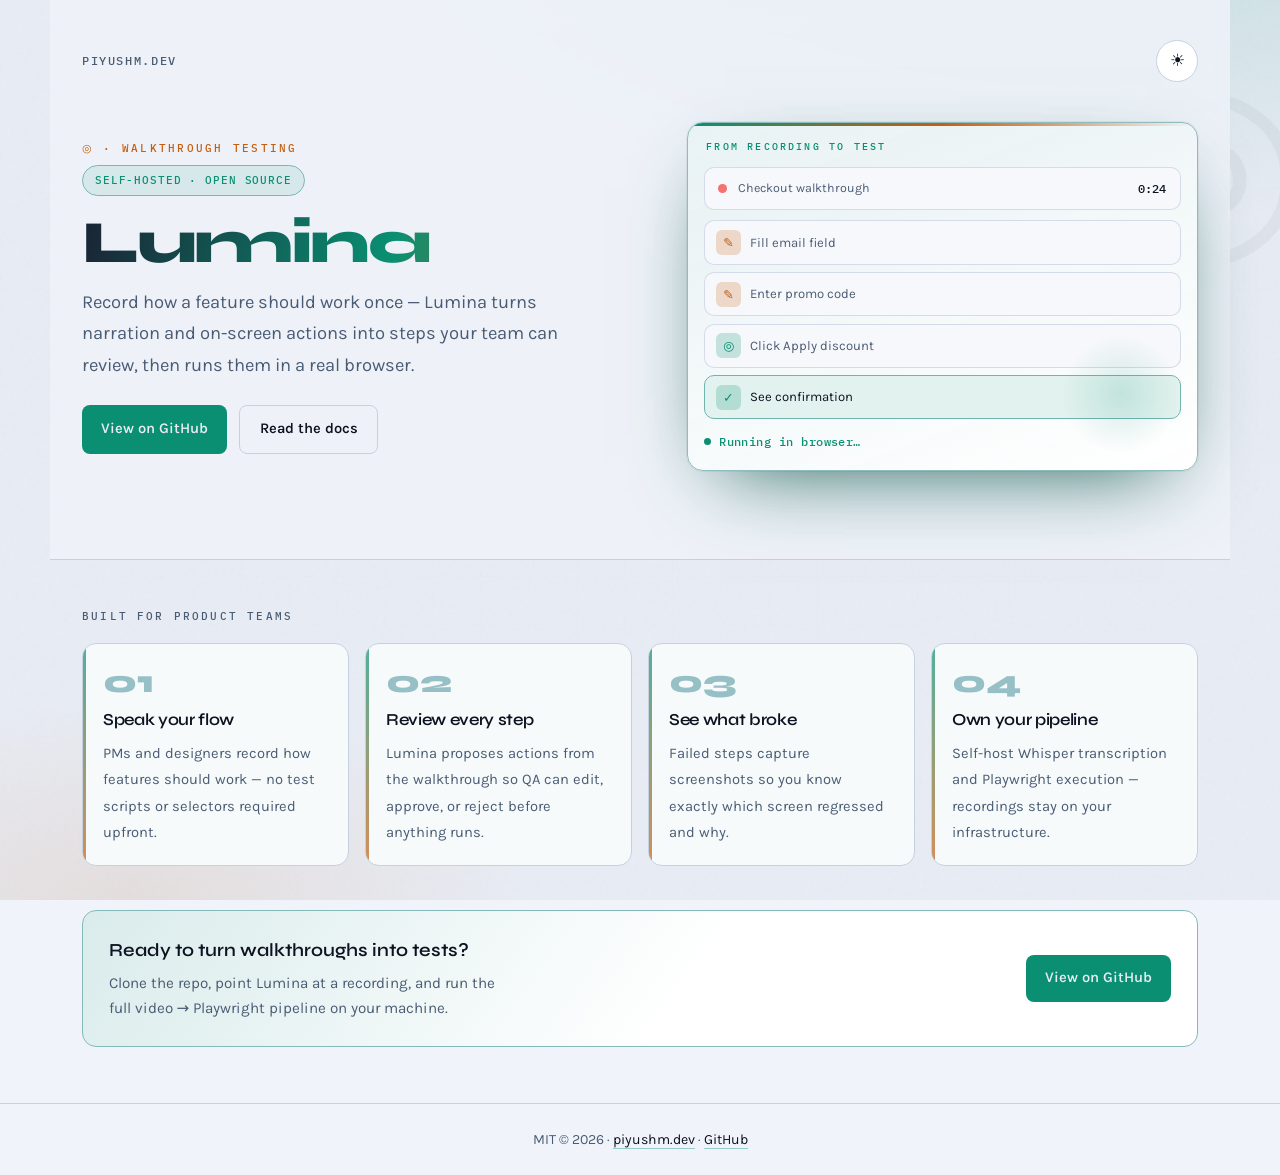
==== commit 04861e0d: "Align Lumina landing with Tsukiyomi product page design. Use the same typography, phosphor palette, " ====
--- a/public/index.html
+++ b/public/index.html
@@ -1,88 +1,107 @@
 <!DOCTYPE html>
 <html lang="en">
 <head>
+  <meta charset="UTF-8" />
+  <meta name="viewport" content="width=device-width, initial-scale=1.0" />
+  <title>Lumina — Walkthroughs become tests</title>
+  <meta name="description" content="Record a product walkthrough once. Lumina turns narration and on-screen actions into reviewable browser tests — self-host Whisper and Playwright on your stack." />
+  <meta name="theme-color" content="#05070c" />
   <link rel="preconnect" href="https://fonts.googleapis.com" />
   <link rel="preconnect" href="https://fonts.gstatic.com" crossorigin />
-  <link rel="stylesheet" href="https://fonts.googleapis.com/css2?family=Cormorant+Garamond:wght@500;600;700&family=Work+Sans:wght@400;500;600&display=swap" />
-  <meta charset="UTF-8" />
-  <meta name="viewport" content="width=device-width, initial-scale=1" />
-  <meta name="description" content="Lumina turns walkthrough recordings into browser tests — record once, review steps, self-host for Whisper + Playwright." />
-  <title>Lumina — Walkthroughs become tests</title>
+  <link rel="stylesheet" href="https://fonts.googleapis.com/css2?family=Syne:wght@600;800&family=Karla:ital,wght@0,400;0,600;1,400&family=IBM+Plex+Mono:wght@400;500&display=swap" />
   <link rel="stylesheet" href="styles.css" />
 </head>
-<body class="theme-lumina portfolio-designed landing-v2">
+<body class="theme-lumina landing-v2">
   <div class="bg-animation" aria-hidden="true"></div>
+  <div class="grain" aria-hidden="true"></div>
 
-  <header class="header landing-hero" id="top">
-    <div class="landing-hero__wrap">
-      <div class="landing-hero__bar">
-        <a class="header__brand" href="https://piyushm.dev">piyushm.dev</a>
-        <button type="button" id="theme-toggle" class="theme-toggle" aria-label="Toggle color theme" title="Toggle theme">
-          <span class="theme-toggle__icon theme-toggle__icon--sun" aria-hidden="true">&#9728;</span>
-          <span class="theme-toggle__icon theme-toggle__icon--moon" aria-hidden="true">&#9789;</span>
-        </button>
-      </div>
-      <div class="landing-hero__body">
-        <div class="landing-hero__copy">
-          <p class="eyebrow">Spotlight testing for the web</p>
-          <h1>Your walkthrough.<br />Their regression test.</h1>
-          <p class="header__lead">Record once. Lumina turns narration and on-screen actions into steps anyone can review — then runs them in a real browser.</p>
-          <div class="hero-cta">
-            <a class="btn btn--lg" href="https://github.com/PiyushMishra318/lumina" target="_blank" rel="noopener noreferrer">View on GitHub</a>
-          </div>
-        </div>
-        <aside class="hero-panel hero-panel--preview" aria-label="Product preview" id="hero-preview">
-          <span class="hero-panel__label">Live preview</span>
-          <div class="hero-preview">
-            <div class="hero-preview__clip">
-              <span class="hero-preview__rec" aria-hidden="true"></span>
-              <span class="hero-preview__time" id="hero-preview-time">0:24</span>
-            </div>
-            <div class="hero-preview__steps" id="hero-preview-steps">
-              <div class="hero-preview__step" data-stage="0"><span class="step-icon step-icon--fill">✎</span> Fill email field</div>
-              <div class="hero-preview__step" data-stage="1"><span class="step-icon step-icon--fill">✎</span> Enter promo code</div>
-              <div class="hero-preview__step" data-stage="2"><span class="step-icon step-icon--click">◎</span> Click Apply discount</div>
-              <div class="hero-preview__step hero-preview__step--active" data-stage="3"><span class="step-icon step-icon--assert">✓</span> See confirmation</div>
-            </div>
-            <div class="hero-preview__run">
-              <span class="hero-preview__dot"></span>
-              <span id="hero-preview-status">Running in browser…</span>
-            </div>
-          </div>
-        </aside>
+  <header class="header landing-hero landing-hero--split">
+    <div class="header__top">
+      <a class="header__brand" href="https://piyushm.dev">piyushm.dev</a>
+      <button type="button" id="theme-toggle" class="theme-toggle" aria-label="Toggle color theme" title="Toggle theme">
+        <span class="theme-toggle__icon theme-toggle__icon--sun" aria-hidden="true">&#9728;</span>
+        <span class="theme-toggle__icon theme-toggle__icon--moon" aria-hidden="true">&#9789;</span>
+      </button>
+    </div>
+
+    <div class="header__inner hero-copy">
+      <p class="eyebrow">◎ · Walkthrough testing</p>
+      <span class="badge">Self-hosted · Open source</span>
+      <h1><span class="h1-accent">Lumina</span></h1>
+      <p class="lead">Record how a feature should work once — Lumina turns narration and on-screen actions into steps your team can review, then runs them in a real browser.</p>
+      <div class="hero-cta links">
+        <a class="btn btn-primary" href="https://github.com/PiyushMishra318/lumina" target="_blank" rel="noopener noreferrer">View on GitHub</a>
+        <a class="btn btn-secondary" href="https://github.com/PiyushMishra318/lumina#readme" target="_blank" rel="noopener noreferrer">Read the docs</a>
       </div>
     </div>
+
+    <aside class="hero-panel hero-panel--preview" aria-labelledby="hero-panel-title" id="hero-preview">
+      <p id="hero-panel-title" class="hero-panel__label">From recording to test</p>
+      <div class="hero-preview">
+        <div class="hero-preview__clip">
+          <span class="hero-preview__rec" aria-hidden="true"></span>
+          <span>Checkout walkthrough</span>
+          <span class="hero-preview__time" id="hero-preview-time">0:24</span>
+        </div>
+        <ul class="hero-preview__steps" id="hero-preview-steps">
+          <li class="hero-preview__step" data-stage="0">
+            <span class="step-icon step-icon--fill" aria-hidden="true">✎</span>
+            Fill email field
+          </li>
+          <li class="hero-preview__step" data-stage="1">
+            <span class="step-icon step-icon--fill" aria-hidden="true">✎</span>
+            Enter promo code
+          </li>
+          <li class="hero-preview__step" data-stage="2">
+            <span class="step-icon step-icon--click" aria-hidden="true">◎</span>
+            Click Apply discount
+          </li>
+          <li class="hero-preview__step hero-preview__step--active" data-stage="3">
+            <span class="step-icon step-icon--assert" aria-hidden="true">✓</span>
+            See confirmation
+          </li>
+        </ul>
+        <p class="hero-preview__run">
+          <span class="hero-preview__dot" aria-hidden="true"></span>
+          <span id="hero-preview-status">Running in browser…</span>
+        </p>
+      </div>
+      <div class="hero-panel__glow" aria-hidden="true"></div>
+    </aside>
   </header>
 
-  <main class="page-main main">
-    <section class="card">
-      <p class="section-title">Why Lumina</p>
-      <div class="feature-grid">
-        <div class="feature-tile">
-          <span class="feature-tile__icon" aria-hidden="true">🎙</span>
-          <strong>Speak your flow</strong>
-          <span>PMs and designers record how features should work — no test scripts required.</span>
-        </div>
-        <div class="feature-tile">
-          <span class="feature-tile__icon" aria-hidden="true">👁</span>
-          <strong>See what broke</strong>
-          <span>Failed steps capture screenshots so you know exactly what regressed.</span>
-        </div>
-        <div class="feature-tile">
-          <span class="feature-tile__icon" aria-hidden="true">🔒</span>
-          <strong>Own your data</strong>
-          <span>Self-host the full pipeline — recordings stay on your infrastructure.</span>
-        </div>
+  <main class="page-main">
+    <p class="section-title">Built for product teams</p>
+    <div class="feature-grid">
+      <article class="feature-tile feature-tile--1">
+        <span class="feature-tile__glyph" aria-hidden="true">01</span>
+        <strong>Speak your flow</strong>
+        <span>PMs and designers record how features should work — no test scripts or selectors required upfront.</span>
+      </article>
+      <article class="feature-tile feature-tile--2">
+        <span class="feature-tile__glyph" aria-hidden="true">02</span>
+        <strong>Review every step</strong>
+        <span>Lumina proposes actions from the walkthrough so QA can edit, approve, or reject before anything runs.</span>
+      </article>
+      <article class="feature-tile feature-tile--3">
+        <span class="feature-tile__glyph" aria-hidden="true">03</span>
+        <strong>See what broke</strong>
+        <span>Failed steps capture screenshots so you know exactly which screen regressed and why.</span>
+      </article>
+      <article class="feature-tile feature-tile--4">
+        <span class="feature-tile__glyph" aria-hidden="true">04</span>
+        <strong>Own your pipeline</strong>
+        <span>Self-host Whisper transcription and Playwright execution — recordings stay on your infrastructure.</span>
+      </article>
+    </div>
+
+    <div class="cta-band">
+      <div>
+        <strong>Ready to turn walkthroughs into tests?</strong>
+        <p>Clone the repo, point Lumina at a recording, and run the full video → Playwright pipeline on your machine.</p>
       </div>
-    </section>
-
-    <section class="cta-band">
-      <div>
-        <strong>Ready for production?</strong>
-        <p>Self-host Lumina to run the full video → Playwright pipeline on your own recordings.</p>
-      </div>
-      <a class="btn btn--ghost" href="https://github.com/PiyushMishra318/lumina" target="_blank" rel="noopener noreferrer">View on GitHub</a>
-    </section>
+      <a class="btn btn-primary" href="https://github.com/PiyushMishra318/lumina" target="_blank" rel="noopener noreferrer">View on GitHub</a>
+    </div>
   </main>
 
   <footer class="site-footer footer">
--- a/public/styles.css
+++ b/public/styles.css
@@ -1,680 +1,337 @@
-*,*::before,*::after{box-sizing:border-box}
-:root{--bg:#0f1419;--surface:#1a222d;--border:#2a3441;--text:#e7ecf3;--muted:#9aa8b8;--accent:#3b82f6;--accent-hover:#2563eb;--radius:12px}
-html{height:100%;scroll-behavior:smooth}
-body{margin:0;min-height:100vh;
-  min-height: 100dvh;display:flex;flex-direction:column;font-family:system-ui,-apple-system,'Segoe UI',Roboto,sans-serif;background:var(--bg);color:var(--text);line-height:1.6}
-.header{position:relative;z-index:100;border-bottom:1px solid var(--border);background:linear-gradient(180deg,#151b24 0%,var(--bg) 100%)}
-.main{max-width:900px;margin:0 auto}
-.header h1{margin:0 0 .5rem;font-size:clamp(1.5rem,4vw,2rem)}
-.header p{margin:0;color:var(--muted);max-width:60ch}
-.badge{display:inline-block;background:#1e3a5f;color:#93c5fd;padding:.2rem .6rem;border-radius:999px;font-size:.75rem;font-weight:600;margin-bottom:.75rem}
-.page-main,
-.main,
-main {
-  flex: 1 0 auto;
-  padding: 1.5rem clamp(1.25rem, 4vw, 2rem);
-  display: grid;
-  gap: 1.25rem;
-}
-.card{background:var(--surface);border:1px solid var(--border);border-radius:var(--radius);padding:1.25rem}
-.card h2{margin:0 0 .75rem;font-size:1.1rem}
-.card p{margin:0 0 .75rem;color:var(--muted)}
-.card p:last-child{margin-bottom:0}
-.card ul,.card ol{margin:.5rem 0;padding-left:1.25rem;color:var(--muted)}
-.card li{margin:.35rem 0}
-.card code{background:#121820;padding:.15rem .4rem;border-radius:4px;font-size:.85em;color:#cbd5e1}
-pre{background:#121820;border:1px solid var(--border);border-radius:8px;padding:1rem;overflow:auto;font-size:.8rem;margin:.75rem 0 0;color:#cbd5e1}
-.btn{display:inline-block;background:var(--accent);color:#fff;text-decoration:none;border:none;padding:.65rem 1.2rem;border-radius:8px;font-weight:600;cursor:pointer;font-size:.95rem}
-.btn:hover{background:var(--accent-hover)}
-.btn--ghost{background:transparent;border:1px solid var(--border);color:var(--text)}
-.btn--ghost:hover{border-color:var(--accent);color:var(--accent)}
-.actions{display:flex;gap:.75rem;flex-wrap:wrap;margin-top:1rem}
-.grid-2{display:grid;gap:1rem}
-@media(min-width:640px){.grid-2{grid-template-columns:1fr 1fr}}
-label{display:block;margin-bottom:.35rem;font-weight:600;font-size:.9rem}
-input,textarea{width:100%;padding:.6rem .75rem;border-radius:8px;border:1px solid var(--border);background:#121820;color:var(--text);font:inherit}
-input:focus,textarea:focus{outline:2px solid var(--accent);outline-offset:1px}
-.field{margin-bottom:1rem}
-.site-footer,
-.footer,
-footer {
-  flex-shrink: 0;
-  margin-top: auto;text-align:center;padding:1.5rem;color:var(--muted);font-size:.875rem;border-top:1px solid var(--border)}
-.footer a{color:var(--accent);text-decoration:none}
-.footer a:hover{text-decoration:underline}
-
-.header__github {
-  display: inline-block;
-  margin-top: 0.75rem;
-  color: var(--accent);
-  text-decoration: none;
-  font-size: 0.875rem;
-  font-weight: 600;
-}
-
-.header__github:hover {
-  text-decoration: underline;
-}
-/* --- portfolio theme: dark mode + animated bg --- */
-:root,[data-theme="light"]{color-scheme:light;--card:var(--surface,#fff)}
-[data-theme="dark"]{color-scheme:dark}
-:root{--card:var(--surface,#fff)}
-.card{background:var(--card)}
-.bg-animation{position:fixed;inset:0;z-index:0;pointer-events:none;overflow:hidden}
-body>*:not(.bg-animation){position:relative;z-index:1}
-.header,header.header,.site-header{background:color-mix(in srgb,var(--bg) 88%,transparent)!important;backdrop-filter:blur(10px);-webkit-backdrop-filter:blur(10px)}
-.site-footer,.footer,footer{background:color-mix(in srgb,var(--bg) 92%,transparent)}
-.theme-toggle{position:relative;flex-shrink:0;width:2.5rem;height:2.5rem;border-radius:50%;border:1px solid var(--border,#334155);background:var(--card,var(--surface,#fff));color:var(--text);cursor:pointer;display:flex;align-items:center;justify-content:center;font-size:1.1rem;padding:0;box-shadow:0 2px 8px rgb(0 0 0/12%);transition:transform .2s ease,border-color .2s}
-.theme-toggle:hover{transform:scale(1.06);border-color:var(--accent)}
-.header,.header__inner{position:relative}
-[data-theme=light] .theme-toggle__icon--moon,[data-theme=dark] .theme-toggle__icon--sun{display:none}
-[data-theme=light]{--bg:#f4f6f8;--text:#0f172a;--card:#fff;--surface:#fff;--border:#e2e8f0;--muted:#64748b}
-[data-theme=dark]{--bg:#0f1419;--text:#e7ecf3;--card:#1a222d;--surface:#1a222d;--border:#2a3441;--muted:#9aa8b8}
-body.theme-lumina {
-  --font-display: "Cormorant Garamond", sans-serif;
-  --font-body: "Work Sans", sans-serif;
-  --font-mono: "Work Sans", monospace;
-  --accent: #fbbf24;
-  --accent-hover: #f59e0b;
-}
-
-body.theme-lumina .bg-animation{background:linear-gradient(125deg,transparent,color-mix(in srgb,#fbbf24 12%,transparent) 25%,transparent 50%,color-mix(in srgb,var(--accent) 10%,transparent) 75%,transparent);background-size:400% 400%;animation:la 14s infinite}body.theme-lumina .bg-animation::before{content:"";top:-20%;left:30%;width:40%;height:60%;position:absolute;background:conic-gradient(from 200deg,transparent,color-mix(in srgb,#fbbf24 20%,transparent),transparent);filter:blur(40px);animation:ls 8s alternate infinite}@keyframes la{50%{background-position:100% 50%}}@keyframes ls{to{transform:rotate(5deg) translateX(5%)}}
-/* --- portfolio design layer --- */
+/* Lumina — portfolio product page (Tsukiyomi design system) */
+
+*, *::before, *::after {
+  box-sizing: border-box;
+}
+
+:root {
+  color-scheme: dark;
+  --void: #05070c;
+  --bg: #080c14;
+  --surface: #0f1520;
+  --panel: #141c2a;
+  --border: #243044;
+  --text: #e6edf8;
+  --muted: #8fa3be;
+  --moon: #f2e8d5;
+  --phosphor: #3dffc8;
+  --phosphor-dim: #1a9e82;
+  --ember: #ff9b54;
+  --accent: var(--phosphor);
+  --accent-hover: #7bffdb;
+  --radius: 14px;
+  --font-display: "Syne", system-ui, sans-serif;
+  --font-body: "Karla", system-ui, sans-serif;
+  --font-mono: "IBM Plex Mono", ui-monospace, monospace;
+  --shadow-glow: 0 0 60px -12px color-mix(in srgb, var(--phosphor) 45%, transparent);
+}
+
+[data-theme="light"] {
+  color-scheme: light;
+  --void: #e8ecf4;
+  --bg: #f0f3f9;
+  --surface: #ffffff;
+  --panel: #f6f8fc;
+  --border: #c5d0e0;
+  --text: #0c1220;
+  --muted: #4a5c74;
+  --moon: #1a2233;
+  --phosphor: #0a8f72;
+  --phosphor-dim: #066b56;
+  --ember: #c45f12;
+  --accent-hover: #0bb88e;
+  --shadow-glow: 0 0 40px -12px color-mix(in srgb, var(--phosphor) 35%, transparent);
+}
+
+[data-theme="dark"] {
+  color-scheme: dark;
+}
+
+html {
+  height: 100%;
+  scroll-behavior: smooth;
+}
 
 body {
-  font-family: var(--font-body, "Source Sans 3", system-ui, sans-serif);
+  margin: 0;
+  min-height: 100dvh;
+  display: flex;
+  flex-direction: column;
+  font-family: var(--font-body);
+  font-size: 1rem;
+  line-height: 1.65;
+  background: var(--bg);
+  color: var(--text);
   -webkit-font-smoothing: antialiased;
 }
 
-h1,
-h2,
-h3,
-.badge,
-.eyebrow {
-  font-family: var(--font-display, var(--font-body), system-ui, sans-serif);
-}
-
-code,
-pre,
-textarea,
-.font-mono {
-  font-family: var(--font-mono, ui-monospace, "Cascadia Code", monospace);
-}
-
-.header:not(.landing-hero) {
-  padding: clamp(2rem, 5vw, 3.5rem) 1.5rem 2rem;
-  border-bottom: 1px solid var(--border);
-}
-
-.header.landing-hero {
-  padding: clamp(1.5rem, 4vw, 2.5rem) clamp(1.25rem, 4vw, 2rem) clamp(2.5rem, 6vw, 4rem);
-  border-bottom: 1px solid var(--border);
-}
-
-.landing-hero__wrap {
-  max-width: 1100px;
-  margin: 0 auto;
-  width: 100%;
-}
-
-.landing-hero__bar {
-  display: flex;
-  align-items: center;
-  justify-content: space-between;
-  gap: 1rem;
-  margin-bottom: clamp(1.5rem, 4vw, 2.5rem);
-}
-
-.landing-hero__body {
-  display: grid;
-  gap: clamp(1.75rem, 4vw, 2.5rem);
-  align-items: center;
-}
-
-@media (min-width: 880px) {
-  .landing-hero__body {
-    grid-template-columns: minmax(0, 1.05fr) minmax(0, 0.95fr);
-    gap: clamp(2rem, 4vw, 3rem);
-  }
-}
-
-.landing-hero__copy {
-  min-width: 0;
-}
-
-.header__brand {
-  font-family: var(--font-display, inherit);
-  font-size: 0.8rem;
-  font-weight: 700;
-  letter-spacing: 0.12em;
-  text-transform: uppercase;
-  text-decoration: none;
-  color: var(--muted);
-  transition: color 0.2s ease;
-}
-
-.header__brand:hover {
-  color: var(--accent);
-}
-
-.eyebrow {
-  margin: 0 0 0.65rem;
-  font-size: 0.72rem;
-  font-weight: 700;
-  letter-spacing: 0.18em;
-  text-transform: uppercase;
-  color: var(--accent);
-}
-
-.header h1 {
-  margin: 0 0 0.75rem;
-  font-size: clamp(2rem, 5.5vw, 3.25rem);
-  font-weight: 700;
-  letter-spacing: -0.03em;
-  line-height: 1.08;
-  max-width: 18ch;
-}
-
-.header p:not(.eyebrow) {
-  margin: 0;
-  font-size: clamp(1rem, 2.2vw, 1.15rem);
-  color: var(--muted);
-  max-width: 58ch;
-  line-height: 1.65;
-}
-
-.badge {
-  letter-spacing: 0.06em;
-  border: 1px solid color-mix(in srgb, var(--accent) 35%, var(--border));
-  background: color-mix(in srgb, var(--accent) 12%, transparent);
-  color: var(--accent);
-}
-
-.page-main,
-.main,
-main {
-  max-width: 1100px;
-  width: 100%;
-}
-
-.page-main > .card,
-.main > .card,
-main > .card,
-.page-main > section,
-.main > section {
-  animation: design-reveal 0.65s cubic-bezier(0.22, 1, 0.36, 1) backwards;
-}
-
-.page-main > *:nth-child(2),
-.main > *:nth-child(2) {
-  animation-delay: 0.07s;
-}
-
-.page-main > *:nth-child(3),
-.main > *:nth-child(3) {
-  animation-delay: 0.14s;
-}
-
-.page-main > *:nth-child(4),
-.main > *:nth-child(4) {
-  animation-delay: 0.21s;
-}
-
-@keyframes design-reveal {
-  from {
-    opacity: 0;
-    transform: translateY(18px);
-  }
-}
-
-.card {
-  box-shadow: 0 1px 0 color-mix(in srgb, var(--text) 6%, transparent),
-    0 12px 40px -20px color-mix(in srgb, var(--bg) 40%, #000);
-  transition: border-color 0.25s ease, transform 0.25s ease, box-shadow 0.25s ease;
-}
-
-.card:hover {
-  border-color: color-mix(in srgb, var(--accent) 40%, var(--border));
-  transform: translateY(-2px);
-}
-
-.card h2 {
-  font-size: 1.05rem;
-  letter-spacing: -0.01em;
-}
-
-.btn {
-  transition: transform 0.2s ease, background 0.2s ease, border-color 0.2s ease,
-    box-shadow 0.2s ease;
-}
-
-.btn:hover {
-  transform: translateY(-1px);
-  box-shadow: 0 8px 24px -8px color-mix(in srgb, var(--accent) 55%, transparent);
-}
-
-.btn--ghost:hover {
-  transform: translateY(-1px);
-  box-shadow: none;
-}
-
-.feature-grid {
-  display: grid;
-  gap: 1rem;
-  grid-template-columns: repeat(auto-fit, minmax(240px, 1fr));
-}
-
-.feature-tile {
-  padding: 1.1rem 1.15rem;
-  border-radius: calc(var(--radius, 12px) - 2px);
-  border: 1px solid var(--border);
-  background: color-mix(in srgb, var(--surface) 90%, var(--accent) 4%);
-}
-
-.feature-tile strong {
-  display: block;
-  margin-bottom: 0.35rem;
-  font-family: var(--font-display, inherit);
-  font-size: 0.95rem;
-}
-
-.feature-tile span {
-  color: var(--muted);
-  font-size: 0.9rem;
-  line-height: 1.5;
-}
-
-.game-grid {
-  display: grid;
-  gap: 1.25rem;
-  grid-template-columns: repeat(auto-fit, minmax(260px, 1fr));
-}
-
-.game-card {
-  display: block;
-  text-decoration: none;
-  color: inherit;
-  padding: 1.5rem 1.35rem;
-  border-radius: var(--radius, 14px);
-  border: 1px solid var(--border);
-  background: var(--surface);
+body > *:not(.bg-animation):not(.grain) {
   position: relative;
+  z-index: 1;
+}
+
+/* Atmospheric layers */
+.bg-animation {
+  position: fixed;
+  inset: 0;
+  z-index: 0;
+  pointer-events: none;
   overflow: hidden;
-  transition: transform 0.25s ease, border-color 0.25s ease, box-shadow 0.25s ease;
-  animation: design-reveal 0.65s cubic-bezier(0.22, 1, 0.36, 1) backwards;
-}
-
-.game-card:nth-child(2) {
-  animation-delay: 0.1s;
-}
-
-.game-card::before {
+  background:
+    radial-gradient(ellipse 120% 80% at 85% -15%, color-mix(in srgb, var(--phosphor) 18%, transparent), transparent 50%),
+    radial-gradient(ellipse 70% 50% at 10% 100%, color-mix(in srgb, var(--ember) 10%, transparent), transparent 45%),
+    var(--void);
+}
+
+.bg-animation::before {
   content: "";
   position: absolute;
   inset: 0;
-  background: linear-gradient(
-    135deg,
-    color-mix(in srgb, var(--accent) 18%, transparent),
-    transparent 55%
-  );
-  opacity: 0;
-  transition: opacity 0.25s ease;
-}
-
-.game-card:hover {
-  transform: translateY(-4px) scale(1.01);
-  border-color: color-mix(in srgb, var(--accent) 50%, var(--border));
-  box-shadow: 0 16px 48px -24px color-mix(in srgb, var(--accent) 70%, #000);
-}
-
-.game-card:hover::before {
-  opacity: 1;
-}
-
-.game-card__tag {
-  display: inline-block;
-  font-size: 0.68rem;
-  font-weight: 700;
+  background-image:
+    linear-gradient(color-mix(in srgb, var(--border) 35%, transparent) 1px, transparent 1px),
+    linear-gradient(90deg, color-mix(in srgb, var(--border) 35%, transparent) 1px, transparent 1px);
+  background-size: 48px 48px;
+  mask-image: radial-gradient(ellipse 80% 70% at 50% 30%, black, transparent 75%);
+  opacity: 0.35;
+}
+
+.bg-animation::after {
+  content: "◎";
+  position: absolute;
+  right: -2%;
+  top: 6%;
+  font-family: var(--font-display);
+  font-size: clamp(6rem, 22vw, 14rem);
+  font-weight: 800;
+  color: var(--moon);
+  opacity: 0.04;
+  line-height: 1;
+  pointer-events: none;
+}
+
+.grain {
+  position: fixed;
+  inset: 0;
+  z-index: 0;
+  pointer-events: none;
+  opacity: 0.045;
+  background-image: url("data:image/svg+xml,%3Csvg viewBox='0 0 256 256' xmlns='http://www.w3.org/2000/svg'%3E%3Cfilter id='n'%3E%3CfeTurbulence type='fractalNoise' baseFrequency='0.85' numOctaves='4' stitchTiles='stitch'/%3E%3C/filter%3E%3Crect width='100%25' height='100%25' filter='url(%23n)'/%3E%3C/svg%3E");
+}
+
+[data-theme="light"] .grain {
+  opacity: 0.03;
+}
+
+/* Header */
+.header {
+  padding: clamp(1.5rem, 4vw, 2.5rem) clamp(1.25rem, 4vw, 2rem) clamp(2rem, 6vw, 4rem);
+  border-bottom: 1px solid var(--border);
+  background: color-mix(in srgb, var(--bg) 82%, transparent);
+  backdrop-filter: blur(14px);
+  -webkit-backdrop-filter: blur(14px);
+}
+
+.landing-hero--split {
+  display: grid;
+  gap: clamp(1.75rem, 4vw, 2.5rem);
+  align-items: center;
+  max-width: 1180px;
+  margin: 0 auto;
+  width: 100%;
+}
+
+@media (min-width: 920px) {
+  .landing-hero--split {
+    grid-template-columns: 1.05fr 0.95fr;
+    padding-bottom: clamp(3rem, 8vw, 5.5rem);
+  }
+}
+
+.header__top {
+  grid-column: 1 / -1;
+  display: flex;
+  align-items: center;
+  justify-content: space-between;
+  gap: 1rem;
+}
+
+.header__brand {
+  font-family: var(--font-mono);
+  font-size: 0.72rem;
+  font-weight: 500;
   letter-spacing: 0.14em;
   text-transform: uppercase;
+  text-decoration: none;
+  color: var(--muted);
+  transition: color 0.2s ease;
+}
+
+.header__brand:hover {
   color: var(--accent);
-  margin-bottom: 0.65rem;
-}
-
-.game-card h2 {
+}
+
+.header__brand:focus-visible,
+.btn:focus-visible,
+a:focus-visible {
+  outline: 2px solid var(--accent);
+  outline-offset: 3px;
+}
+
+.theme-toggle {
+  width: 2.6rem;
+  height: 2.6rem;
+  border-radius: 50%;
+  border: 1px solid var(--border);
+  background: var(--surface);
+  color: var(--text);
+  cursor: pointer;
+  display: flex;
+  align-items: center;
+  justify-content: center;
+  font-size: 1.05rem;
+  padding: 0;
+  transition: transform 0.2s ease, border-color 0.2s ease, box-shadow 0.2s ease;
+  flex-shrink: 0;
+}
+
+.theme-toggle:hover {
+  transform: scale(1.06);
+  border-color: var(--accent);
+  box-shadow: var(--shadow-glow);
+}
+
+[data-theme="light"] .theme-toggle__icon--moon,
+[data-theme="dark"] .theme-toggle__icon--sun {
+  display: none;
+}
+
+.hero-copy {
+  animation: rise-in 0.85s cubic-bezier(0.22, 1, 0.36, 1) backwards;
+}
+
+.eyebrow {
   margin: 0 0 0.5rem;
-  font-size: 1.35rem;
-  position: relative;
-}
-
-.game-card p {
+  font-family: var(--font-mono);
+  font-size: 0.7rem;
+  font-weight: 500;
+  letter-spacing: 0.2em;
+  text-transform: uppercase;
+  color: var(--ember);
+}
+
+.badge {
+  display: inline-block;
+  margin: 0 0 1rem;
+  padding: 0.35rem 0.75rem;
+  font-family: var(--font-mono);
+  font-size: 0.68rem;
+  font-weight: 500;
+  letter-spacing: 0.08em;
+  text-transform: uppercase;
+  border-radius: 999px;
+  border: 1px solid color-mix(in srgb, var(--accent) 40%, var(--border));
+  background: color-mix(in srgb, var(--accent) 10%, transparent);
+  color: var(--accent);
+}
+
+.header h1 {
+  margin: 0 0 0.85rem;
+  font-family: var(--font-display);
+  font-size: clamp(2.25rem, 6.5vw, 3.75rem);
+  font-weight: 800;
+  letter-spacing: -0.04em;
+  line-height: 1.02;
+  max-width: 12ch;
+}
+
+.h1-accent {
+  display: block;
+  background: linear-gradient(
+    105deg,
+    var(--moon) 0%,
+    var(--accent) 55%,
+    var(--ember) 100%
+  );
+  -webkit-background-clip: text;
+  background-clip: text;
+  color: transparent;
+}
+
+.lead {
   margin: 0;
-  color: var(--muted);
-  font-size: 0.95rem;
-  line-height: 1.55;
-  position: relative;
-}
-
-.hero-cta {
+  font-size: clamp(1.02rem, 2.2vw, 1.15rem);
+  color: var(--muted);
+  max-width: 48ch;
+  line-height: 1.7;
+}
+
+.hero-cta,
+.links {
   display: flex;
   flex-wrap: wrap;
   gap: 0.75rem;
   margin-top: 1.5rem;
 }
 
-@media (prefers-reduced-motion: reduce) {
-  .page-main > *,
-  .main > *,
-  .game-card {
-    animation: none;
-  }
-
-  .card:hover,
-  .btn:hover,
-  .game-card:hover {
-    transform: none;
-  }
-}
-/* --- portfolio landing v2 --- */
-
-.landing-v2 .header.landing-hero {
-  overflow: hidden;
-}
-
-.landing-v2 .landing-hero__copy h1 {
-  max-width: 14ch;
-  text-transform: none;
-}
-
-.landing-v2 .header__lead {
-  max-width: 52ch;
-}
-
+/* Hero panels */
 .hero-panel {
   position: relative;
-  min-height: 220px;
-  border-radius: calc(var(--radius, 12px) + 4px);
-  border: 1px solid color-mix(in srgb, var(--accent) 35%, var(--border));
-  background: color-mix(in srgb, var(--surface) 85%, var(--accent) 8%);
+  min-height: 280px;
+  border-radius: calc(var(--radius) + 2px);
+  border: 1px solid color-mix(in srgb, var(--accent) 30%, var(--border));
+  background: linear-gradient(
+    160deg,
+    color-mix(in srgb, var(--panel) 90%, var(--accent) 6%),
+    var(--surface)
+  );
   box-shadow:
-    0 0 0 1px color-mix(in srgb, var(--text) 4%, transparent),
-    0 24px 80px -40px color-mix(in srgb, var(--accent) 50%, #000);
+    0 0 0 1px color-mix(in srgb, var(--text) 5%, transparent),
+    0 28px 80px -36px color-mix(in srgb, var(--accent) 55%, #000);
   overflow: hidden;
-  animation: design-reveal 0.8s cubic-bezier(0.22, 1, 0.36, 1) 0.15s backwards;
-}
-
-.hero-panel::before {
-  content: "";
-  position: absolute;
-  inset: 0;
-  background: linear-gradient(
-    145deg,
-    color-mix(in srgb, var(--accent) 22%, transparent),
-    transparent 55%
-  );
-  pointer-events: none;
+  animation: rise-in 0.9s cubic-bezier(0.22, 1, 0.36, 1) 0.12s backwards;
 }
 
 .hero-panel__label {
   position: absolute;
   top: 1rem;
-  left: 1rem;
-  font-size: 0.65rem;
-  font-weight: 700;
-  letter-spacing: 0.2em;
+  left: 1.15rem;
+  margin: 0;
+  font-family: var(--font-mono);
+  font-size: 0.62rem;
+  font-weight: 500;
+  letter-spacing: 0.22em;
   text-transform: uppercase;
   color: var(--accent);
-  font-family: var(--font-mono, monospace);
-}
-
-.hero-panel__content {
+}
+
+.hero-panel__glow {
   position: absolute;
-  inset: auto 1.25rem 1.25rem 1.25rem;
-  font-family: var(--font-mono, monospace);
-  font-size: 0.78rem;
-  line-height: 1.55;
-  color: var(--muted);
-}
-
-.hero-panel--terminal .hero-panel__content {
-  top: 2.5rem;
-  bottom: auto;
-  color: color-mix(in srgb, var(--accent) 90%, var(--text));
-}
-
-.stat-strip {
-  display: grid;
-  grid-template-columns: repeat(auto-fit, minmax(140px, 1fr));
-  gap: 0.75rem;
-  margin-bottom: 0.25rem;
-}
-
-.stat-strip__item {
-  padding: 1rem 1.1rem;
-  border-radius: var(--radius, 12px);
-  border: 1px solid var(--border);
-  background: color-mix(in srgb, var(--surface) 90%, transparent);
-}
-
-.stat-strip__value {
-  display: block;
-  font-family: var(--font-display, inherit);
-  font-size: 1.35rem;
-  font-weight: 700;
-  color: var(--accent);
-  line-height: 1.1;
-  margin-bottom: 0.35rem;
-}
-
-.stat-strip__label {
-  font-size: 0.8rem;
-  color: var(--muted);
-  line-height: 1.4;
-}
-
-.workflow {
-  display: grid;
-  gap: 0.75rem;
-  counter-reset: step;
-}
-
-.workflow__step {
-  display: grid;
-  grid-template-columns: auto 1fr;
-  gap: 1rem;
-  align-items: start;
-  padding: 1rem 1.1rem;
-  border-radius: var(--radius, 12px);
-  border: 1px solid var(--border);
-  background: var(--surface);
-}
-
-.workflow__step::before {
-  counter-increment: step;
-  content: counter(step, decimal-leading-zero);
-  font-family: var(--font-display, inherit);
-  font-size: 1.5rem;
-  font-weight: 700;
-  color: var(--accent);
-  opacity: 0.85;
-  line-height: 1;
-}
-
-.workflow__step strong {
-  display: block;
-  margin-bottom: 0.25rem;
-  font-family: var(--font-display, inherit);
-}
-
-.workflow__step span {
-  color: var(--muted);
-  font-size: 0.92rem;
-}
-
-.section-title {
-  margin: 0 0 1rem;
-  font-family: var(--font-display, inherit);
-  font-size: 0.72rem;
-  font-weight: 700;
-  letter-spacing: 0.16em;
-  text-transform: uppercase;
-  color: var(--muted);
-}
-
-.cta-band {
-  display: flex;
-  flex-wrap: wrap;
-  align-items: center;
-  justify-content: space-between;
-  gap: 1rem;
-  padding: 1.35rem 1.5rem;
-  border-radius: var(--radius, 12px);
-  border: 1px solid color-mix(in srgb, var(--accent) 40%, var(--border));
-  background: linear-gradient(
-    120deg,
-    color-mix(in srgb, var(--accent) 14%, var(--surface)),
-    var(--surface)
-  );
-}
-
-.cta-band p {
-  margin: 0;
-  max-width: 42ch;
-  color: var(--muted);
-  font-size: 0.95rem;
-}
-
-.cta-band strong {
-  display: block;
-  color: var(--text);
-  font-family: var(--font-display, inherit);
-  font-size: 1.1rem;
-  margin-bottom: 0.35rem;
-}
-
-.landing-v2 .feature-tile {
-  min-height: 5.5rem;
-}
-
-/* Product panel art */
-.hero-panel--xbat .hero-panel__content::before {
-  content: "▮▮▮▮ 87%";
-  display: block;
-  font-size: 2rem;
-  color: #5dc21e;
-  margin-bottom: 0.5rem;
-}
-
-.hero-panel--lumina .hero-panel__content {
-  font-family: var(--font-body);
-  font-size: 0.85rem;
-}
-
-.hero-panel--chat .hero-panel__content div {
-  margin-bottom: 0.5rem;
-  padding: 0.5rem 0.75rem;
-  border-radius: 12px 12px 12px 4px;
-  background: color-mix(in srgb, var(--accent) 20%, var(--surface));
-  max-width: 85%;
-}
-
-.hero-panel--chat .hero-panel__content div:nth-child(2) {
-  margin-left: auto;
-  border-radius: 12px 12px 4px 12px;
-  background: var(--surface);
-}
-
-.hero-panel--moon::after {
-  content: "◐";
+  width: 120px;
+  height: 120px;
+  right: 1rem;
+  bottom: 1rem;
+  border-radius: 50%;
+  background: radial-gradient(circle, var(--phosphor), transparent 70%);
+  opacity: 0.15;
+  animation: pulse-glow 4s ease-in-out infinite;
+  pointer-events: none;
+}
+
+.hero-panel--preview::before {
+  content: "";
   position: absolute;
-  right: 1.5rem;
-  top: 50%;
-  transform: translateY(-50%);
-  font-size: 4rem;
-  opacity: 0.12;
-  font-family: var(--font-display);
-}
-
-.hero-panel--arcade {
-  background: repeating-linear-gradient(
-    -12deg,
-    transparent,
-    transparent 8px,
-    color-mix(in srgb, var(--accent) 8%, transparent) 8px,
-    color-mix(in srgb, var(--accent) 8%, transparent) 16px
-  );
-}
-
-@media (prefers-reduced-motion: reduce) {
-  .hero-panel {
-    animation: none;
-  }
-}
-
-/* --- landing v3 --- */
-  position: absolute;
-  inset: auto 1.25rem 1.25rem 1.25rem;
-  margin: 0;
-  padding: 0;
-  list-style: none;
-  display: grid;
+  top: 0;
+  left: 0;
+  right: 0;
+  height: 3px;
+  background: linear-gradient(90deg, var(--phosphor), var(--ember), transparent);
+}
+
+.hero-preview {
+  margin: 2.75rem 1rem 1.15rem;
+  display: flex;
+  flex-direction: column;
   gap: 0.65rem;
-  font-size: 0.88rem;
-  color: var(--muted);
-  line-height: 1.45;
-}
-
-.flow-list strong {
-  color: var(--text);
-  font-family: var(--font-display, inherit);
-}
-
-.hero-panel--flow {
-  min-height: 240px;
-}
-
-.card__hint {
-  margin: 0 0 0.5rem;
-  color: var(--muted);
-  font-size: 0.9rem;
-}
-
-.card--muted {
-  opacity: 0.92;
-}
-
-.stat-strip--product .stat-strip__value {
-  font-size: 1.15rem;
-}
-
-/* --- landing v3 --- */
-
-.btn--lg {
-  padding: 0.85rem 1.6rem;
-  font-size: 1rem;
-}
-
-/* Hero preview mock */
-.hero-panel--preview {
-  min-height: 0;
-  width: 100%;
-  display: flex;
-  flex-direction: column;
-}
-
-.hero-panel--preview .hero-preview {
-  position: relative;
-  flex: 1;
-  margin: 2.75rem 1.25rem 1.25rem;
-  display: grid;
-  gap: 0.75rem;
-  min-height: 240px;
-}
-
-@media (min-width: 880px) {
-  .hero-panel--preview .hero-preview {
-    min-height: 280px;
-  }
 }
 
 .hero-preview__clip {
@@ -682,9 +339,9 @@
   align-items: center;
   gap: 0.65rem;
   padding: 0.65rem 0.85rem;
-  border-radius: 8px;
-  border: 1px solid var(--border);
-  background: color-mix(in srgb, var(--bg) 60%, transparent);
+  border-radius: 10px;
+  border: 1px solid color-mix(in srgb, var(--border) 70%, transparent);
+  background: color-mix(in srgb, var(--void) 35%, var(--surface));
   font-size: 0.78rem;
   color: var(--muted);
 }
@@ -693,23 +350,25 @@
   width: 0.55rem;
   height: 0.55rem;
   border-radius: 50%;
-  background: #ef4444;
+  background: #f87171;
+  flex-shrink: 0;
   animation: rec-blink 1.2s ease infinite;
-}
-
-@keyframes rec-blink {
-  50% { opacity: 0.35; }
 }
 
 .hero-preview__time {
   margin-left: auto;
+  font-family: var(--font-mono);
   font-variant-numeric: tabular-nums;
-  font-weight: 600;
+  font-weight: 500;
   color: var(--text);
 }
 
 .hero-preview__steps {
-  display: grid;
+  list-style: none;
+  margin: 0;
+  padding: 0;
+  display: flex;
+  flex-direction: column;
   gap: 0.45rem;
 }
 
@@ -717,17 +376,18 @@
   display: flex;
   align-items: center;
   gap: 0.55rem;
-  padding: 0.5rem 0.65rem;
-  border-radius: 8px;
-  border: 1px solid var(--border);
+  padding: 0.55rem 0.7rem;
+  border-radius: 10px;
+  border: 1px solid color-mix(in srgb, var(--border) 70%, transparent);
+  background: color-mix(in srgb, var(--void) 35%, var(--surface));
   font-size: 0.82rem;
   color: var(--muted);
-  transition: border-color 0.3s, background 0.3s;
+  transition: border-color 0.3s ease, background 0.3s ease, color 0.3s ease;
 }
 
 .hero-preview__step--active {
-  border-color: color-mix(in srgb, var(--accent) 55%, var(--border));
-  background: color-mix(in srgb, var(--accent) 12%, transparent);
+  border-color: color-mix(in srgb, var(--accent) 45%, var(--border));
+  background: color-mix(in srgb, var(--accent) 12%, var(--surface));
   color: var(--text);
 }
 
@@ -735,9 +395,12 @@
   display: flex;
   align-items: center;
   gap: 0.5rem;
-  font-size: 0.75rem;
+  margin: 0.15rem 0 0;
+  font-family: var(--font-mono);
+  font-size: 0.72rem;
+  font-weight: 500;
+  letter-spacing: 0.04em;
   color: var(--accent);
-  font-weight: 600;
 }
 
 .hero-preview__dot {
@@ -748,41 +411,251 @@
   animation: rec-blink 0.9s ease infinite;
 }
 
-@media (prefers-reduced-motion: no-preference) {
-  .landing-hero__copy {
-    animation: design-reveal 0.7s cubic-bezier(0.22, 1, 0.36, 1) backwards;
-  }
-
-  .hero-panel--preview {
-    animation: design-reveal 0.85s cubic-bezier(0.22, 1, 0.36, 1) 0.12s backwards;
-  }
-}
-
 .step-icon {
   display: inline-flex;
   align-items: center;
   justify-content: center;
-  width: 1.6rem;
-  height: 1.6rem;
+  width: 1.55rem;
+  height: 1.55rem;
   border-radius: 6px;
-  font-size: 0.85rem;
+  font-size: 0.8rem;
   flex-shrink: 0;
 }
 
-.step-icon--click { background: color-mix(in srgb, #3b82f6 20%, transparent); color: #60a5fa; }
-.step-icon--fill { background: color-mix(in srgb, #a855f7 20%, transparent); color: #c084fc; }
-.step-icon--navigate { background: color-mix(in srgb, #06b6d4 20%, transparent); color: #22d3ee; }
-.step-icon--assert { background: color-mix(in srgb, #22c55e 20%, transparent); color: #4ade80; }
-.step-icon--wait { background: color-mix(in srgb, #f59e0b 20%, transparent); color: #fbbf24; }
-
-
-.feature-tile__icon {
+.step-icon--fill {
+  background: color-mix(in srgb, var(--ember) 22%, transparent);
+  color: var(--ember);
+}
+
+.step-icon--click {
+  background: color-mix(in srgb, var(--phosphor) 22%, transparent);
+  color: var(--phosphor);
+}
+
+.step-icon--assert {
+  background: color-mix(in srgb, var(--accent) 22%, transparent);
+  color: var(--accent);
+}
+
+/* Main content */
+.page-main {
+  flex: 1 0 auto;
+  max-width: 1180px;
+  margin: 0 auto;
+  padding: clamp(2rem, 5vw, 3rem) clamp(1.25rem, 4vw, 2rem) 3.5rem;
+  width: 100%;
+}
+
+.section-title {
+  margin: 0 0 1.1rem;
+  font-family: var(--font-mono);
+  font-size: 0.68rem;
+  font-weight: 500;
+  letter-spacing: 0.2em;
+  text-transform: uppercase;
+  color: var(--muted);
+  animation: rise-in 0.7s cubic-bezier(0.22, 1, 0.36, 1) 0.08s backwards;
+}
+
+.feature-grid {
+  display: grid;
+  gap: 1rem;
+  grid-template-columns: repeat(auto-fit, minmax(240px, 1fr));
+  margin-bottom: clamp(2rem, 5vw, 2.75rem);
+}
+
+.feature-tile {
+  position: relative;
+  padding: 1.35rem 1.25rem 1.25rem;
+  border-radius: var(--radius);
+  border: 1px solid var(--border);
+  background: color-mix(in srgb, var(--surface) 92%, var(--accent) 3%);
+  overflow: hidden;
+  transition: transform 0.28s ease, border-color 0.28s ease, box-shadow 0.28s ease;
+  animation: rise-in 0.75s cubic-bezier(0.22, 1, 0.36, 1) backwards;
+}
+
+.feature-tile--1 { animation-delay: 0.1s; }
+.feature-tile--2 { animation-delay: 0.16s; }
+.feature-tile--3 { animation-delay: 0.22s; }
+.feature-tile--4 { animation-delay: 0.28s; }
+
+.feature-tile::before {
+  content: "";
+  position: absolute;
+  inset: 0 auto 0 0;
+  width: 3px;
+  background: linear-gradient(180deg, var(--accent), var(--ember));
+  opacity: 0.7;
+}
+
+.feature-tile:hover {
+  transform: translateY(-4px);
+  border-color: color-mix(in srgb, var(--accent) 45%, var(--border));
+  box-shadow: var(--shadow-glow);
+}
+
+.feature-tile__glyph {
   display: block;
-  font-size: 1.35rem;
+  font-family: var(--font-display);
+  font-size: 2rem;
+  font-weight: 800;
+  line-height: 1;
+  color: color-mix(in srgb, var(--accent) 25%, var(--border));
   margin-bottom: 0.5rem;
 }
 
+.feature-tile strong {
+  display: block;
+  margin-bottom: 0.4rem;
+  font-family: var(--font-display);
+  font-size: 1.05rem;
+  font-weight: 600;
+  letter-spacing: -0.02em;
+}
+
+.feature-tile span:last-child {
+  color: var(--muted);
+  font-size: 0.92rem;
+  line-height: 1.55;
+}
+
+/* CTA band */
+.cta-band {
+  display: flex;
+  flex-wrap: wrap;
+  align-items: center;
+  justify-content: space-between;
+  gap: 1.25rem;
+  padding: 1.5rem 1.6rem;
+  border-radius: var(--radius);
+  border: 1px solid color-mix(in srgb, var(--accent) 35%, var(--border));
+  background: linear-gradient(
+    125deg,
+    color-mix(in srgb, var(--accent) 12%, var(--panel)),
+    var(--surface) 55%
+  );
+  animation: rise-in 0.8s cubic-bezier(0.22, 1, 0.36, 1) 0.32s backwards;
+}
+
+.cta-band p {
+  margin: 0;
+  max-width: 44ch;
+  color: var(--muted);
+  font-size: 0.95rem;
+}
+
+.cta-band strong {
+  display: block;
+  font-family: var(--font-display);
+  font-size: 1.15rem;
+  font-weight: 600;
+  color: var(--text);
+  margin-bottom: 0.35rem;
+}
+
+/* Buttons */
+.btn {
+  display: inline-flex;
+  align-items: center;
+  justify-content: center;
+  padding: 0.7rem 1.2rem;
+  border-radius: 8px;
+  font-family: var(--font-body);
+  font-size: 0.92rem;
+  font-weight: 600;
+  text-decoration: none;
+  border: none;
+  cursor: pointer;
+  transition: transform 0.2s ease, background 0.2s ease, border-color 0.2s ease, box-shadow 0.2s ease;
+}
+
+.btn-primary {
+  background: var(--accent);
+  color: var(--void);
+}
+
+.btn-primary:hover {
+  background: var(--accent-hover);
+  transform: translateY(-2px);
+  box-shadow: var(--shadow-glow);
+}
+
+.btn-secondary {
+  background: transparent;
+  color: var(--text);
+  border: 1px solid var(--border);
+}
+
+.btn-secondary:hover {
+  border-color: var(--accent);
+  color: var(--accent);
+  transform: translateY(-2px);
+}
+
+/* Footer */
+.site-footer,
+.footer {
+  flex-shrink: 0;
+  margin-top: auto;
+  padding: 1.5rem clamp(1.25rem, 4vw, 2rem);
+  border-top: 1px solid var(--border);
+  background: color-mix(in srgb, var(--bg) 90%, transparent);
+  text-align: center;
+}
+
+.site-footer p,
+.footer p {
+  margin: 0;
+  font-size: 0.88rem;
+  color: var(--muted);
+}
+
+.site-footer a,
+.footer a {
+  color: var(--text);
+  text-decoration: none;
+  border-bottom: 1px solid color-mix(in srgb, var(--accent) 40%, transparent);
+  transition: color 0.2s ease, border-color 0.2s ease;
+}
+
+.site-footer a:hover,
+.footer a:hover {
+  color: var(--accent);
+  border-color: var(--accent);
+}
+
+/* Motion */
+@keyframes rise-in {
+  from {
+    opacity: 0;
+    transform: translateY(22px);
+  }
+}
+
+@keyframes pulse-glow {
+  0%, 100% { opacity: 0.12; transform: scale(1); }
+  50% { opacity: 0.22; transform: scale(1.08); }
+}
+
+@keyframes rec-blink {
+  50% { opacity: 0.35; }
+}
+
 @media (prefers-reduced-motion: reduce) {
+  html { scroll-behavior: auto; }
+  .hero-copy,
+  .hero-panel,
+  .section-title,
+  .feature-tile,
+  .cta-band {
+    animation: none;
+  }
+  .feature-tile:hover,
+  .btn:hover {
+    transform: none;
+  }
+  .hero-panel__glow,
   .hero-preview__rec,
   .hero-preview__dot {
     animation: none;
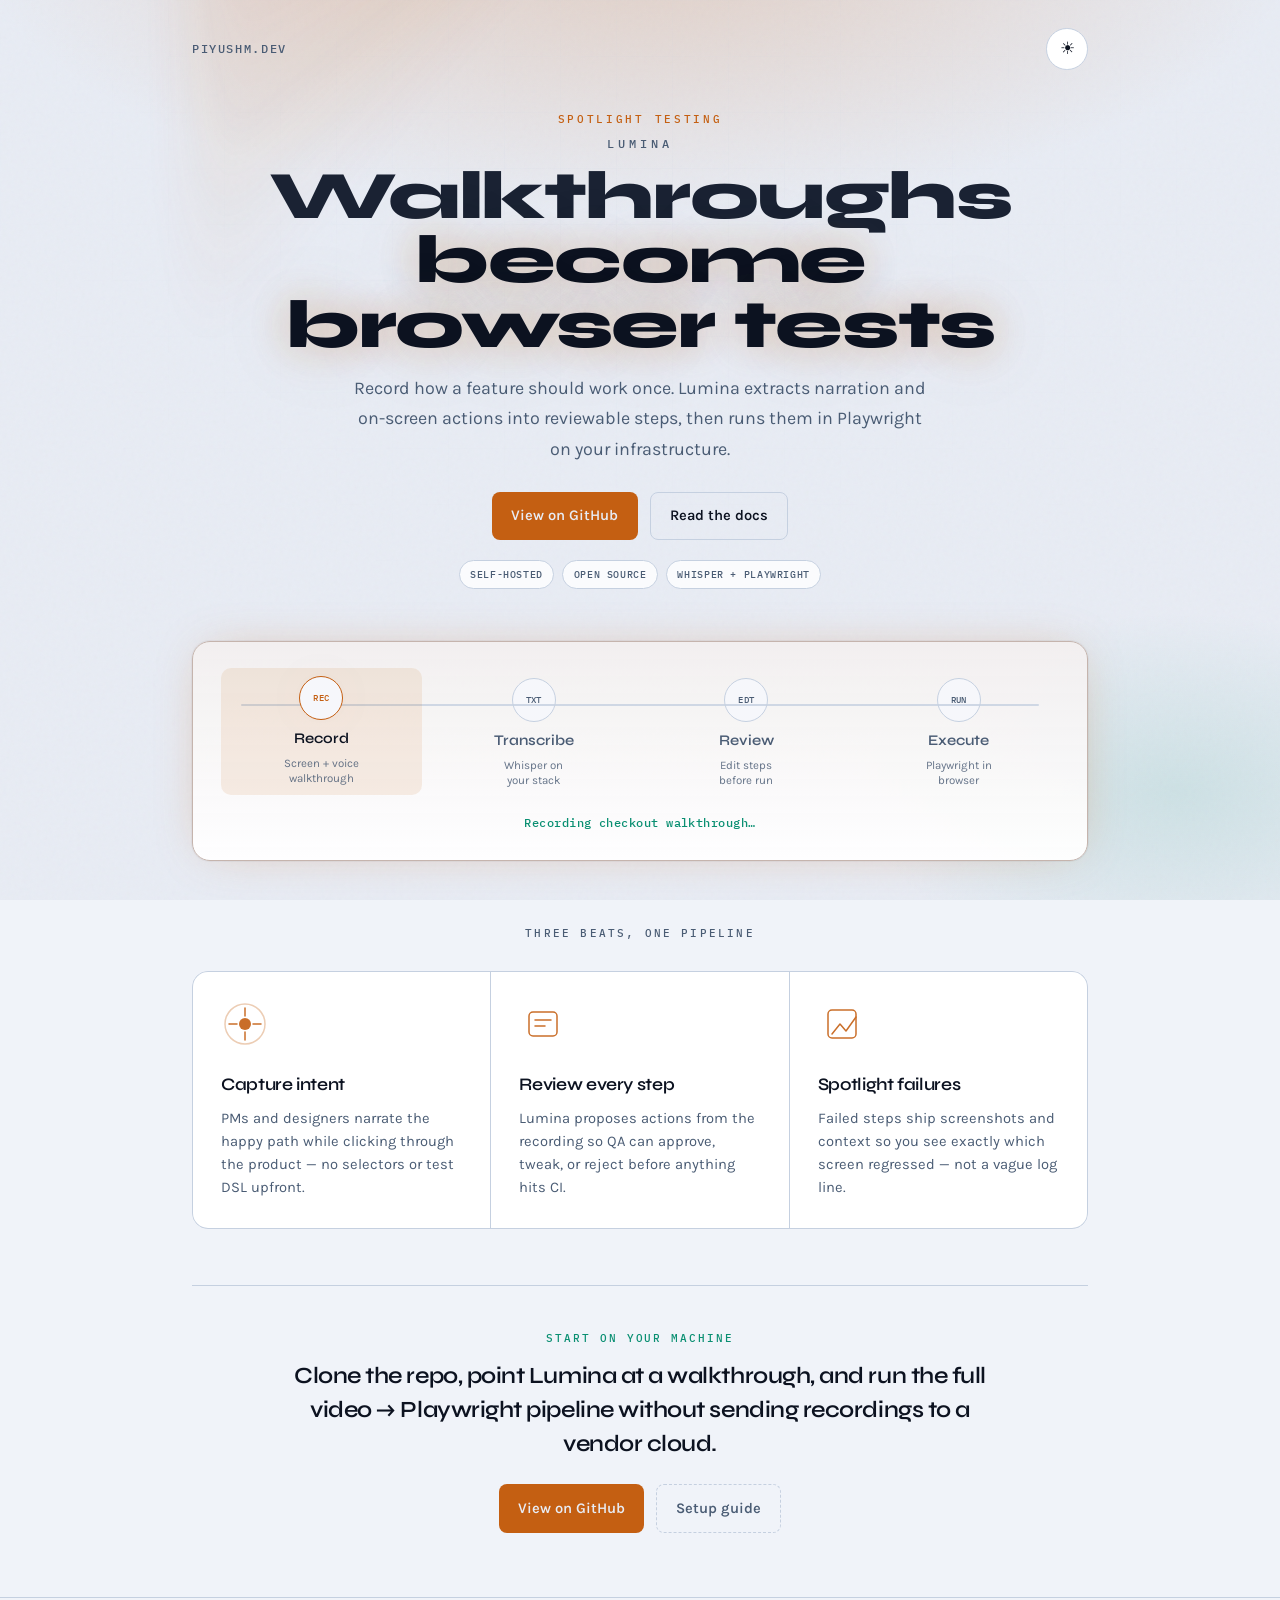
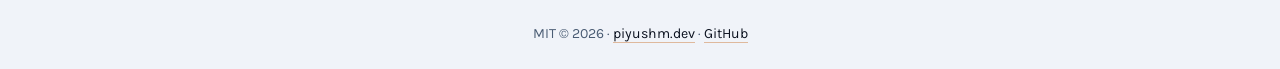
==== commit 40be8a6f: "Give Lumina a distinct editorial landing within the portfolio system. Centered hero with spotlight m" ====
--- a/public/index.html
+++ b/public/index.html
@@ -11,100 +11,120 @@
   <link rel="stylesheet" href="https://fonts.googleapis.com/css2?family=Syne:wght@600;800&family=Karla:ital,wght@0,400;0,600;1,400&family=IBM+Plex+Mono:wght@400;500&display=swap" />
   <link rel="stylesheet" href="styles.css" />
 </head>
-<body class="theme-lumina landing-v2">
+<body class="theme-lumina">
   <div class="bg-animation" aria-hidden="true"></div>
   <div class="grain" aria-hidden="true"></div>
+  <div class="spotlight-beam" aria-hidden="true"></div>
 
-  <header class="header landing-hero landing-hero--split">
-    <div class="header__top">
-      <a class="header__brand" href="https://piyushm.dev">piyushm.dev</a>
-      <button type="button" id="theme-toggle" class="theme-toggle" aria-label="Toggle color theme" title="Toggle theme">
-        <span class="theme-toggle__icon theme-toggle__icon--sun" aria-hidden="true">&#9728;</span>
-        <span class="theme-toggle__icon theme-toggle__icon--moon" aria-hidden="true">&#9789;</span>
-      </button>
-    </div>
+  <nav class="top-bar" aria-label="Site">
+    <a class="top-bar__brand" href="https://piyushm.dev">piyushm.dev</a>
+    <button type="button" id="theme-toggle" class="theme-toggle" aria-label="Toggle color theme" title="Toggle theme">
+      <span class="theme-toggle__icon theme-toggle__icon--sun" aria-hidden="true">&#9728;</span>
+      <span class="theme-toggle__icon theme-toggle__icon--moon" aria-hidden="true">&#9789;</span>
+    </button>
+  </nav>
 
-    <div class="header__inner hero-copy">
-      <p class="eyebrow">◎ · Walkthrough testing</p>
-      <span class="badge">Self-hosted · Open source</span>
-      <h1><span class="h1-accent">Lumina</span></h1>
-      <p class="lead">Record how a feature should work once — Lumina turns narration and on-screen actions into steps your team can review, then runs them in a real browser.</p>
-      <div class="hero-cta links">
+  <header class="hero">
+    <div class="hero__copy">
+      <p class="eyebrow">Spotlight testing</p>
+      <p class="wordmark" aria-hidden="true">Lumina</p>
+      <h1>
+        <span class="h1-line">Walkthroughs</span>
+        <span class="h1-line h1-line--glow">become browser tests</span>
+      </h1>
+      <p class="lead">Record how a feature should work once. Lumina extracts narration and on-screen actions into reviewable steps, then runs them in Playwright on your infrastructure.</p>
+      <div class="hero-cta">
         <a class="btn btn-primary" href="https://github.com/PiyushMishra318/lumina" target="_blank" rel="noopener noreferrer">View on GitHub</a>
         <a class="btn btn-secondary" href="https://github.com/PiyushMishra318/lumina#readme" target="_blank" rel="noopener noreferrer">Read the docs</a>
       </div>
+      <ul class="hero-tags" aria-label="Product traits">
+        <li>Self-hosted</li>
+        <li>Open source</li>
+        <li>Whisper + Playwright</li>
+      </ul>
     </div>
 
-    <aside class="hero-panel hero-panel--preview" aria-labelledby="hero-panel-title" id="hero-preview">
-      <p id="hero-panel-title" class="hero-panel__label">From recording to test</p>
-      <div class="hero-preview">
-        <div class="hero-preview__clip">
-          <span class="hero-preview__rec" aria-hidden="true"></span>
-          <span>Checkout walkthrough</span>
-          <span class="hero-preview__time" id="hero-preview-time">0:24</span>
-        </div>
-        <ul class="hero-preview__steps" id="hero-preview-steps">
-          <li class="hero-preview__step" data-stage="0">
-            <span class="step-icon step-icon--fill" aria-hidden="true">✎</span>
-            Fill email field
-          </li>
-          <li class="hero-preview__step" data-stage="1">
-            <span class="step-icon step-icon--fill" aria-hidden="true">✎</span>
-            Enter promo code
-          </li>
-          <li class="hero-preview__step" data-stage="2">
-            <span class="step-icon step-icon--click" aria-hidden="true">◎</span>
-            Click Apply discount
-          </li>
-          <li class="hero-preview__step hero-preview__step--active" data-stage="3">
-            <span class="step-icon step-icon--assert" aria-hidden="true">✓</span>
-            See confirmation
-          </li>
-        </ul>
-        <p class="hero-preview__run">
-          <span class="hero-preview__dot" aria-hidden="true"></span>
-          <span id="hero-preview-status">Running in browser…</span>
-        </p>
+    <div class="pipeline" id="hero-pipeline" role="group" aria-label="Recording to test pipeline">
+      <div class="pipeline__track" aria-hidden="true">
+        <span class="pipeline__progress" id="pipeline-progress"></span>
       </div>
-      <div class="hero-panel__glow" aria-hidden="true"></div>
-    </aside>
+      <ol class="pipeline__nodes">
+        <li class="pipeline__node pipeline__node--active" data-stage="0">
+          <span class="pipeline__icon" aria-hidden="true">REC</span>
+          <span class="pipeline__label">Record</span>
+          <span class="pipeline__detail">Screen + voice walkthrough</span>
+        </li>
+        <li class="pipeline__node" data-stage="1">
+          <span class="pipeline__icon" aria-hidden="true">TXT</span>
+          <span class="pipeline__label">Transcribe</span>
+          <span class="pipeline__detail">Whisper on your stack</span>
+        </li>
+        <li class="pipeline__node" data-stage="2">
+          <span class="pipeline__icon" aria-hidden="true">EDT</span>
+          <span class="pipeline__label">Review</span>
+          <span class="pipeline__detail">Edit steps before run</span>
+        </li>
+        <li class="pipeline__node" data-stage="3">
+          <span class="pipeline__icon" aria-hidden="true">RUN</span>
+          <span class="pipeline__label">Execute</span>
+          <span class="pipeline__detail">Playwright in browser</span>
+        </li>
+      </ol>
+      <p class="pipeline__status" id="pipeline-status" aria-live="polite">Recording checkout walkthrough…</p>
+    </div>
   </header>
 
   <main class="page-main">
-    <p class="section-title">Built for product teams</p>
-    <div class="feature-grid">
-      <article class="feature-tile feature-tile--1">
-        <span class="feature-tile__glyph" aria-hidden="true">01</span>
-        <strong>Speak your flow</strong>
-        <span>PMs and designers record how features should work — no test scripts or selectors required upfront.</span>
-      </article>
-      <article class="feature-tile feature-tile--2">
-        <span class="feature-tile__glyph" aria-hidden="true">02</span>
-        <strong>Review every step</strong>
-        <span>Lumina proposes actions from the walkthrough so QA can edit, approve, or reject before anything runs.</span>
-      </article>
-      <article class="feature-tile feature-tile--3">
-        <span class="feature-tile__glyph" aria-hidden="true">03</span>
-        <strong>See what broke</strong>
-        <span>Failed steps capture screenshots so you know exactly which screen regressed and why.</span>
-      </article>
-      <article class="feature-tile feature-tile--4">
-        <span class="feature-tile__glyph" aria-hidden="true">04</span>
-        <strong>Own your pipeline</strong>
-        <span>Self-host Whisper transcription and Playwright execution — recordings stay on your infrastructure.</span>
-      </article>
-    </div>
+    <section class="pillars" aria-labelledby="pillars-heading">
+      <h2 id="pillars-heading" class="section-kicker">Three beats, one pipeline</h2>
+      <div class="pillar-track">
+        <article class="pillar">
+          <div class="pillar__mark" aria-hidden="true">
+            <svg viewBox="0 0 48 48" width="48" height="48" fill="none" xmlns="http://www.w3.org/2000/svg">
+              <circle cx="24" cy="24" r="20" stroke="currentColor" stroke-width="1.5" opacity="0.35"/>
+              <circle cx="24" cy="24" r="6" fill="currentColor"/>
+              <path d="M24 8v8M24 32v8M8 24h8M32 24h8" stroke="currentColor" stroke-width="1.5" stroke-linecap="round"/>
+            </svg>
+          </div>
+          <h3>Capture intent</h3>
+          <p>PMs and designers narrate the happy path while clicking through the product — no selectors or test DSL upfront.</p>
+        </article>
+        <article class="pillar">
+          <div class="pillar__mark" aria-hidden="true">
+            <svg viewBox="0 0 48 48" width="48" height="48" fill="none" xmlns="http://www.w3.org/2000/svg">
+              <rect x="10" y="12" width="28" height="24" rx="4" stroke="currentColor" stroke-width="1.5"/>
+              <path d="M16 20h16M16 26h10" stroke="currentColor" stroke-width="1.5" stroke-linecap="round"/>
+            </svg>
+          </div>
+          <h3>Review every step</h3>
+          <p>Lumina proposes actions from the recording so QA can approve, tweak, or reject before anything hits CI.</p>
+        </article>
+        <article class="pillar">
+          <div class="pillar__mark" aria-hidden="true">
+            <svg viewBox="0 0 48 48" width="48" height="48" fill="none" xmlns="http://www.w3.org/2000/svg">
+              <path d="M14 34l8-10 6 7 10-14" stroke="currentColor" stroke-width="1.5" stroke-linecap="round" stroke-linejoin="round"/>
+              <rect x="10" y="10" width="28" height="28" rx="4" stroke="currentColor" stroke-width="1.5"/>
+            </svg>
+          </div>
+          <h3>Spotlight failures</h3>
+          <p>Failed steps ship screenshots and context so you see exactly which screen regressed — not a vague log line.</p>
+        </article>
+      </div>
+    </section>
 
-    <div class="cta-band">
-      <div>
-        <strong>Ready to turn walkthroughs into tests?</strong>
-        <p>Clone the repo, point Lumina at a recording, and run the full video → Playwright pipeline on your machine.</p>
+    <section class="close" aria-labelledby="close-heading">
+      <p class="close__eyebrow" id="close-heading">Start on your machine</p>
+      <blockquote class="close__quote">
+        Clone the repo, point Lumina at a walkthrough, and run the full video → Playwright pipeline without sending recordings to a vendor cloud.
+      </blockquote>
+      <div class="close__actions">
+        <a class="btn btn-primary" href="https://github.com/PiyushMishra318/lumina" target="_blank" rel="noopener noreferrer">View on GitHub</a>
+        <a class="btn btn-ghost" href="https://github.com/PiyushMishra318/lumina#readme" target="_blank" rel="noopener noreferrer">Setup guide</a>
       </div>
-      <a class="btn btn-primary" href="https://github.com/PiyushMishra318/lumina" target="_blank" rel="noopener noreferrer">View on GitHub</a>
-    </div>
+    </section>
   </main>
 
-  <footer class="site-footer footer">
+  <footer class="site-footer">
     <p>MIT © 2026 · <a href="https://piyushm.dev">piyushm.dev</a> · <a href="https://github.com/PiyushMishra318/lumina" target="_blank" rel="noopener noreferrer">GitHub</a></p>
   </footer>
 
--- a/public/styles.css
+++ b/public/styles.css
@@ -1,4 +1,4 @@
-/* Lumina — portfolio product page (Tsukiyomi design system) */
+/* Lumina — portfolio product page (shared tokens, distinct composition) */
 
 *, *::before, *::after {
   box-sizing: border-box;
@@ -17,13 +17,16 @@
   --phosphor: #3dffc8;
   --phosphor-dim: #1a9e82;
   --ember: #ff9b54;
-  --accent: var(--phosphor);
-  --accent-hover: #7bffdb;
+  --ember-dim: #c46a28;
+  --accent: var(--ember);
+  --accent-secondary: var(--phosphor);
+  --accent-hover: #ffb87a;
   --radius: 14px;
   --font-display: "Syne", system-ui, sans-serif;
   --font-body: "Karla", system-ui, sans-serif;
   --font-mono: "IBM Plex Mono", ui-monospace, monospace;
-  --shadow-glow: 0 0 60px -12px color-mix(in srgb, var(--phosphor) 45%, transparent);
+  --shadow-glow: 0 0 70px -16px color-mix(in srgb, var(--ember) 50%, transparent);
+  --shadow-phosphor: 0 0 50px -14px color-mix(in srgb, var(--phosphor) 40%, transparent);
 }
 
 [data-theme="light"] {
@@ -39,12 +42,10 @@
   --phosphor: #0a8f72;
   --phosphor-dim: #066b56;
   --ember: #c45f12;
-  --accent-hover: #0bb88e;
-  --shadow-glow: 0 0 40px -12px color-mix(in srgb, var(--phosphor) 35%, transparent);
-}
-
-[data-theme="dark"] {
-  color-scheme: dark;
+  --ember-dim: #9a4a10;
+  --accent-hover: #e07830;
+  --shadow-glow: 0 0 50px -16px color-mix(in srgb, var(--ember) 35%, transparent);
+  --shadow-phosphor: 0 0 40px -14px color-mix(in srgb, var(--phosphor) 30%, transparent);
 }
 
 html {
@@ -65,7 +66,7 @@
   -webkit-font-smoothing: antialiased;
 }
 
-body > *:not(.bg-animation):not(.grain) {
+body > *:not(.bg-animation):not(.grain):not(.spotlight-beam) {
   position: relative;
   z-index: 1;
 }
@@ -78,8 +79,8 @@
   pointer-events: none;
   overflow: hidden;
   background:
-    radial-gradient(ellipse 120% 80% at 85% -15%, color-mix(in srgb, var(--phosphor) 18%, transparent), transparent 50%),
-    radial-gradient(ellipse 70% 50% at 10% 100%, color-mix(in srgb, var(--ember) 10%, transparent), transparent 45%),
+    radial-gradient(ellipse 90% 55% at 50% -8%, color-mix(in srgb, var(--ember) 22%, transparent), transparent 58%),
+    radial-gradient(ellipse 50% 40% at 92% 88%, color-mix(in srgb, var(--phosphor) 12%, transparent), transparent 50%),
     var(--void);
 }
 
@@ -88,25 +89,11 @@
   position: absolute;
   inset: 0;
   background-image:
-    linear-gradient(color-mix(in srgb, var(--border) 35%, transparent) 1px, transparent 1px),
-    linear-gradient(90deg, color-mix(in srgb, var(--border) 35%, transparent) 1px, transparent 1px);
-  background-size: 48px 48px;
-  mask-image: radial-gradient(ellipse 80% 70% at 50% 30%, black, transparent 75%);
-  opacity: 0.35;
-}
-
-.bg-animation::after {
-  content: "◎";
-  position: absolute;
-  right: -2%;
-  top: 6%;
-  font-family: var(--font-display);
-  font-size: clamp(6rem, 22vw, 14rem);
-  font-weight: 800;
-  color: var(--moon);
-  opacity: 0.04;
-  line-height: 1;
-  pointer-events: none;
+    linear-gradient(color-mix(in srgb, var(--border) 30%, transparent) 1px, transparent 1px),
+    linear-gradient(90deg, color-mix(in srgb, var(--border) 30%, transparent) 1px, transparent 1px);
+  background-size: 56px 56px;
+  mask-image: radial-gradient(ellipse 70% 60% at 50% 20%, black, transparent 80%);
+  opacity: 0.28;
 }
 
 .grain {
@@ -122,40 +109,41 @@
   opacity: 0.03;
 }
 
-/* Header */
-.header {
-  padding: clamp(1.5rem, 4vw, 2.5rem) clamp(1.25rem, 4vw, 2rem) clamp(2rem, 6vw, 4rem);
-  border-bottom: 1px solid var(--border);
-  background: color-mix(in srgb, var(--bg) 82%, transparent);
-  backdrop-filter: blur(14px);
-  -webkit-backdrop-filter: blur(14px);
-}
-
-.landing-hero--split {
-  display: grid;
-  gap: clamp(1.75rem, 4vw, 2.5rem);
-  align-items: center;
-  max-width: 1180px;
-  margin: 0 auto;
-  width: 100%;
-}
-
-@media (min-width: 920px) {
-  .landing-hero--split {
-    grid-template-columns: 1.05fr 0.95fr;
-    padding-bottom: clamp(3rem, 8vw, 5.5rem);
-  }
-}
-
-.header__top {
-  grid-column: 1 / -1;
+.spotlight-beam {
+  position: fixed;
+  top: -20%;
+  left: 50%;
+  width: min(140vw, 900px);
+  height: 70vh;
+  transform: translateX(-50%);
+  z-index: 0;
+  pointer-events: none;
+  background: conic-gradient(
+    from 180deg at 50% 0%,
+    transparent 38deg,
+    color-mix(in srgb, var(--ember) 8%, transparent) 52deg,
+    color-mix(in srgb, var(--ember) 14%, transparent) 90deg,
+    color-mix(in srgb, var(--ember) 8%, transparent) 128deg,
+    transparent 142deg
+  );
+  filter: blur(28px);
+  opacity: 0.85;
+  animation: beam-drift 12s ease-in-out infinite alternate;
+}
+
+/* Top bar */
+.top-bar {
   display: flex;
   align-items: center;
   justify-content: space-between;
   gap: 1rem;
-}
-
-.header__brand {
+  padding: clamp(1.25rem, 3vw, 1.75rem) clamp(1.25rem, 4vw, 2rem) 0;
+  max-width: 960px;
+  margin: 0 auto;
+  width: 100%;
+}
+
+.top-bar__brand {
   font-family: var(--font-mono);
   font-size: 0.72rem;
   font-weight: 500;
@@ -166,15 +154,8 @@
   transition: color 0.2s ease;
 }
 
-.header__brand:hover {
+.top-bar__brand:hover {
   color: var(--accent);
-}
-
-.header__brand:focus-visible,
-.btn:focus-visible,
-a:focus-visible {
-  outline: 2px solid var(--accent);
-  outline-offset: 3px;
 }
 
 .theme-toggle {
@@ -205,353 +186,337 @@
   display: none;
 }
 
-.hero-copy {
+.top-bar__brand:focus-visible,
+.btn:focus-visible,
+a:focus-visible {
+  outline: 2px solid var(--accent);
+  outline-offset: 3px;
+}
+
+/* Editorial hero */
+.hero {
+  max-width: 960px;
+  margin: 0 auto;
+  padding: clamp(1.5rem, 4vw, 2.5rem) clamp(1.25rem, 4vw, 2rem) clamp(2.5rem, 6vw, 4rem);
+  width: 100%;
+  text-align: center;
+}
+
+.hero__copy {
   animation: rise-in 0.85s cubic-bezier(0.22, 1, 0.36, 1) backwards;
 }
 
 .eyebrow {
-  margin: 0 0 0.5rem;
+  margin: 0 0 0.35rem;
   font-family: var(--font-mono);
   font-size: 0.7rem;
   font-weight: 500;
-  letter-spacing: 0.2em;
+  letter-spacing: 0.24em;
   text-transform: uppercase;
-  color: var(--ember);
-}
-
-.badge {
-  display: inline-block;
+  color: var(--accent);
+}
+
+.wordmark {
+  margin: 0 0 0.65rem;
+  font-family: var(--font-mono);
+  font-size: 0.75rem;
+  font-weight: 500;
+  letter-spacing: 0.32em;
+  text-transform: uppercase;
+  color: var(--muted);
+}
+
+.hero h1 {
   margin: 0 0 1rem;
-  padding: 0.35rem 0.75rem;
-  font-family: var(--font-mono);
-  font-size: 0.68rem;
-  font-weight: 500;
-  letter-spacing: 0.08em;
+  font-family: var(--font-display);
+  font-weight: 800;
+  letter-spacing: -0.045em;
+  line-height: 0.95;
+}
+
+.h1-line {
+  display: block;
+  font-size: clamp(2.4rem, 8vw, 4.25rem);
+  color: var(--moon);
+}
+
+.h1-line--glow {
+  color: var(--text);
+  text-shadow:
+    0 0 40px color-mix(in srgb, var(--ember) 35%, transparent),
+    0 0 80px color-mix(in srgb, var(--phosphor) 15%, transparent);
+}
+
+.lead {
+  margin: 0 auto;
+  font-size: clamp(1.02rem, 2.2vw, 1.12rem);
+  color: var(--muted);
+  max-width: 52ch;
+  line-height: 1.72;
+}
+
+.hero-cta {
+  display: flex;
+  flex-wrap: wrap;
+  justify-content: center;
+  gap: 0.75rem;
+  margin-top: 1.6rem;
+}
+
+.hero-tags {
+  display: flex;
+  flex-wrap: wrap;
+  justify-content: center;
+  gap: 0.5rem;
+  margin: 1.25rem 0 0;
+  padding: 0;
+  list-style: none;
+}
+
+.hero-tags li {
+  padding: 0.3rem 0.65rem;
+  font-family: var(--font-mono);
+  font-size: 0.65rem;
+  font-weight: 500;
+  letter-spacing: 0.06em;
   text-transform: uppercase;
   border-radius: 999px;
-  border: 1px solid color-mix(in srgb, var(--accent) 40%, var(--border));
-  background: color-mix(in srgb, var(--accent) 10%, transparent);
-  color: var(--accent);
-}
-
-.header h1 {
-  margin: 0 0 0.85rem;
-  font-family: var(--font-display);
-  font-size: clamp(2.25rem, 6.5vw, 3.75rem);
-  font-weight: 800;
-  letter-spacing: -0.04em;
-  line-height: 1.02;
-  max-width: 12ch;
-}
-
-.h1-accent {
-  display: block;
+  border: 1px solid var(--border);
+  color: var(--muted);
+  background: color-mix(in srgb, var(--surface) 80%, transparent);
+}
+
+/* Pipeline flow */
+.pipeline {
+  position: relative;
+  margin-top: clamp(2.25rem, 5vw, 3.25rem);
+  padding: clamp(1.25rem, 3vw, 1.75rem);
+  border-radius: calc(var(--radius) + 4px);
+  border: 1px solid color-mix(in srgb, var(--accent) 25%, var(--border));
   background: linear-gradient(
-    105deg,
-    var(--moon) 0%,
-    var(--accent) 55%,
-    var(--ember) 100%
-  );
-  -webkit-background-clip: text;
-  background-clip: text;
-  color: transparent;
-}
-
-.lead {
-  margin: 0;
-  font-size: clamp(1.02rem, 2.2vw, 1.15rem);
-  color: var(--muted);
-  max-width: 48ch;
-  line-height: 1.7;
-}
-
-.hero-cta,
-.links {
-  display: flex;
-  flex-wrap: wrap;
-  gap: 0.75rem;
-  margin-top: 1.5rem;
-}
-
-/* Hero panels */
-.hero-panel {
-  position: relative;
-  min-height: 280px;
-  border-radius: calc(var(--radius) + 2px);
-  border: 1px solid color-mix(in srgb, var(--accent) 30%, var(--border));
-  background: linear-gradient(
-    160deg,
-    color-mix(in srgb, var(--panel) 90%, var(--accent) 6%),
-    var(--surface)
+    180deg,
+    color-mix(in srgb, var(--panel) 85%, var(--accent) 5%),
+    color-mix(in srgb, var(--surface) 95%, transparent)
   );
   box-shadow:
-    0 0 0 1px color-mix(in srgb, var(--text) 5%, transparent),
-    0 28px 80px -36px color-mix(in srgb, var(--accent) 55%, #000);
+    0 0 0 1px color-mix(in srgb, var(--text) 4%, transparent),
+    var(--shadow-glow);
+  animation: rise-in 0.9s cubic-bezier(0.22, 1, 0.36, 1) 0.15s backwards;
+}
+
+.pipeline__track {
+  position: absolute;
+  left: clamp(1.5rem, 8%, 3rem);
+  right: clamp(1.5rem, 8%, 3rem);
+  top: calc(clamp(1.25rem, 3vw, 1.75rem) + 2.1rem);
+  height: 2px;
+  background: color-mix(in srgb, var(--border) 80%, transparent);
+  border-radius: 1px;
   overflow: hidden;
-  animation: rise-in 0.9s cubic-bezier(0.22, 1, 0.36, 1) 0.12s backwards;
-}
-
-.hero-panel__label {
-  position: absolute;
-  top: 1rem;
-  left: 1.15rem;
+}
+
+.pipeline__progress {
+  display: block;
+  height: 100%;
+  width: 0%;
+  background: linear-gradient(90deg, var(--accent), var(--accent-secondary));
+  border-radius: 1px;
+  transition: width 0.55s cubic-bezier(0.22, 1, 0.36, 1);
+}
+
+.pipeline__nodes {
+  display: grid;
+  grid-template-columns: repeat(4, 1fr);
+  gap: 0.75rem;
   margin: 0;
-  font-family: var(--font-mono);
-  font-size: 0.62rem;
-  font-weight: 500;
-  letter-spacing: 0.22em;
-  text-transform: uppercase;
-  color: var(--accent);
-}
-
-.hero-panel__glow {
-  position: absolute;
-  width: 120px;
-  height: 120px;
-  right: 1rem;
-  bottom: 1rem;
-  border-radius: 50%;
-  background: radial-gradient(circle, var(--phosphor), transparent 70%);
-  opacity: 0.15;
-  animation: pulse-glow 4s ease-in-out infinite;
-  pointer-events: none;
-}
-
-.hero-panel--preview::before {
-  content: "";
-  position: absolute;
-  top: 0;
-  left: 0;
-  right: 0;
-  height: 3px;
-  background: linear-gradient(90deg, var(--phosphor), var(--ember), transparent);
-}
-
-.hero-preview {
-  margin: 2.75rem 1rem 1.15rem;
+  padding: 0;
+  list-style: none;
+}
+
+@media (max-width: 720px) {
+  .pipeline__track {
+    display: none;
+  }
+
+  .pipeline__nodes {
+    grid-template-columns: 1fr 1fr;
+  }
+}
+
+.pipeline__node {
   display: flex;
   flex-direction: column;
-  gap: 0.65rem;
-}
-
-.hero-preview__clip {
-  display: flex;
   align-items: center;
-  gap: 0.65rem;
-  padding: 0.65rem 0.85rem;
+  text-align: center;
+  gap: 0.35rem;
+  padding: 0.5rem 0.35rem;
   border-radius: 10px;
-  border: 1px solid color-mix(in srgb, var(--border) 70%, transparent);
-  background: color-mix(in srgb, var(--void) 35%, var(--surface));
-  font-size: 0.78rem;
-  color: var(--muted);
-}
-
-.hero-preview__rec {
-  width: 0.55rem;
-  height: 0.55rem;
-  border-radius: 50%;
-  background: #f87171;
-  flex-shrink: 0;
-  animation: rec-blink 1.2s ease infinite;
-}
-
-.hero-preview__time {
-  margin-left: auto;
-  font-family: var(--font-mono);
-  font-variant-numeric: tabular-nums;
-  font-weight: 500;
+  transition: background 0.35s ease, transform 0.35s ease;
+}
+
+.pipeline__node--active {
+  background: color-mix(in srgb, var(--accent) 10%, transparent);
+  transform: translateY(-2px);
+}
+
+.pipeline__node--active .pipeline__icon {
+  border-color: var(--accent);
+  color: var(--accent);
+  box-shadow: var(--shadow-glow);
+}
+
+.pipeline__node--active .pipeline__label {
   color: var(--text);
 }
 
-.hero-preview__steps {
-  list-style: none;
-  margin: 0;
-  padding: 0;
-  display: flex;
-  flex-direction: column;
-  gap: 0.45rem;
-}
-
-.hero-preview__step {
-  display: flex;
-  align-items: center;
-  gap: 0.55rem;
-  padding: 0.55rem 0.7rem;
-  border-radius: 10px;
-  border: 1px solid color-mix(in srgb, var(--border) 70%, transparent);
-  background: color-mix(in srgb, var(--void) 35%, var(--surface));
-  font-size: 0.82rem;
-  color: var(--muted);
-  transition: border-color 0.3s ease, background 0.3s ease, color 0.3s ease;
-}
-
-.hero-preview__step--active {
-  border-color: color-mix(in srgb, var(--accent) 45%, var(--border));
-  background: color-mix(in srgb, var(--accent) 12%, var(--surface));
-  color: var(--text);
-}
-
-.hero-preview__run {
-  display: flex;
-  align-items: center;
-  gap: 0.5rem;
-  margin: 0.15rem 0 0;
-  font-family: var(--font-mono);
-  font-size: 0.72rem;
-  font-weight: 500;
-  letter-spacing: 0.04em;
-  color: var(--accent);
-}
-
-.hero-preview__dot {
-  width: 0.45rem;
-  height: 0.45rem;
-  border-radius: 50%;
-  background: var(--accent);
-  animation: rec-blink 0.9s ease infinite;
-}
-
-.step-icon {
+.pipeline__node--done .pipeline__icon {
+  border-color: color-mix(in srgb, var(--accent-secondary) 50%, var(--border));
+  color: var(--accent-secondary);
+}
+
+.pipeline__icon {
   display: inline-flex;
   align-items: center;
   justify-content: center;
-  width: 1.55rem;
-  height: 1.55rem;
-  border-radius: 6px;
-  font-size: 0.8rem;
-  flex-shrink: 0;
-}
-
-.step-icon--fill {
-  background: color-mix(in srgb, var(--ember) 22%, transparent);
-  color: var(--ember);
-}
-
-.step-icon--click {
-  background: color-mix(in srgb, var(--phosphor) 22%, transparent);
-  color: var(--phosphor);
-}
-
-.step-icon--assert {
-  background: color-mix(in srgb, var(--accent) 22%, transparent);
-  color: var(--accent);
-}
-
-/* Main content */
+  width: 2.75rem;
+  height: 2.75rem;
+  border-radius: 50%;
+  border: 1px solid var(--border);
+  background: color-mix(in srgb, var(--void) 40%, var(--surface));
+  font-family: var(--font-mono);
+  font-size: 0.58rem;
+  font-weight: 500;
+  letter-spacing: 0.04em;
+  color: var(--muted);
+  transition: border-color 0.35s ease, color 0.35s ease, box-shadow 0.35s ease;
+}
+
+.pipeline__label {
+  font-family: var(--font-display);
+  font-size: 0.92rem;
+  font-weight: 600;
+  color: var(--muted);
+  transition: color 0.35s ease;
+}
+
+.pipeline__detail {
+  font-size: 0.72rem;
+  color: color-mix(in srgb, var(--muted) 85%, transparent);
+  line-height: 1.35;
+  max-width: 11ch;
+}
+
+.pipeline__status {
+  margin: 1rem 0 0;
+  font-family: var(--font-mono);
+  font-size: 0.72rem;
+  font-weight: 500;
+  letter-spacing: 0.04em;
+  color: var(--accent-secondary);
+}
+
+/* Main */
 .page-main {
   flex: 1 0 auto;
-  max-width: 1180px;
+  max-width: 960px;
   margin: 0 auto;
-  padding: clamp(2rem, 5vw, 3rem) clamp(1.25rem, 4vw, 2rem) 3.5rem;
+  padding: 0 clamp(1.25rem, 4vw, 2rem) clamp(2.5rem, 6vw, 4rem);
   width: 100%;
 }
 
-.section-title {
-  margin: 0 0 1.1rem;
+.section-kicker {
+  margin: 0 0 clamp(1.25rem, 3vw, 1.75rem);
   font-family: var(--font-mono);
   font-size: 0.68rem;
   font-weight: 500;
   letter-spacing: 0.2em;
   text-transform: uppercase;
   color: var(--muted);
-  animation: rise-in 0.7s cubic-bezier(0.22, 1, 0.36, 1) 0.08s backwards;
-}
-
-.feature-grid {
+  text-align: center;
+}
+
+.pillar-track {
   display: grid;
-  gap: 1rem;
-  grid-template-columns: repeat(auto-fit, minmax(240px, 1fr));
-  margin-bottom: clamp(2rem, 5vw, 2.75rem);
-}
-
-.feature-tile {
-  position: relative;
-  padding: 1.35rem 1.25rem 1.25rem;
-  border-radius: var(--radius);
+  gap: 1px;
+  background: var(--border);
+  border-radius: calc(var(--radius) + 2px);
+  overflow: hidden;
   border: 1px solid var(--border);
-  background: color-mix(in srgb, var(--surface) 92%, var(--accent) 3%);
-  overflow: hidden;
-  transition: transform 0.28s ease, border-color 0.28s ease, box-shadow 0.28s ease;
-  animation: rise-in 0.75s cubic-bezier(0.22, 1, 0.36, 1) backwards;
-}
-
-.feature-tile--1 { animation-delay: 0.1s; }
-.feature-tile--2 { animation-delay: 0.16s; }
-.feature-tile--3 { animation-delay: 0.22s; }
-.feature-tile--4 { animation-delay: 0.28s; }
-
-.feature-tile::before {
-  content: "";
-  position: absolute;
-  inset: 0 auto 0 0;
-  width: 3px;
-  background: linear-gradient(180deg, var(--accent), var(--ember));
-  opacity: 0.7;
-}
-
-.feature-tile:hover {
-  transform: translateY(-4px);
-  border-color: color-mix(in srgb, var(--accent) 45%, var(--border));
-  box-shadow: var(--shadow-glow);
-}
-
-.feature-tile__glyph {
-  display: block;
+}
+
+@media (min-width: 768px) {
+  .pillar-track {
+    grid-template-columns: repeat(3, 1fr);
+  }
+}
+
+.pillar {
+  padding: clamp(1.35rem, 3vw, 1.75rem);
+  background: var(--surface);
+  transition: background 0.3s ease;
+}
+
+.pillar:hover {
+  background: color-mix(in srgb, var(--surface) 90%, var(--accent) 6%);
+}
+
+.pillar__mark {
+  color: var(--accent);
+  margin-bottom: 0.85rem;
+  opacity: 0.9;
+}
+
+.pillar h3 {
+  margin: 0 0 0.5rem;
   font-family: var(--font-display);
-  font-size: 2rem;
-  font-weight: 800;
-  line-height: 1;
-  color: color-mix(in srgb, var(--accent) 25%, var(--border));
-  margin-bottom: 0.5rem;
-}
-
-.feature-tile strong {
-  display: block;
-  margin-bottom: 0.4rem;
-  font-family: var(--font-display);
-  font-size: 1.05rem;
+  font-size: 1.1rem;
   font-weight: 600;
   letter-spacing: -0.02em;
 }
 
-.feature-tile span:last-child {
-  color: var(--muted);
+.pillar p {
+  margin: 0;
   font-size: 0.92rem;
-  line-height: 1.55;
-}
-
-/* CTA band */
-.cta-band {
+  color: var(--muted);
+  line-height: 1.58;
+}
+
+/* Closing section — editorial, not CTA band clone */
+.close {
+  margin-top: clamp(2.5rem, 6vw, 3.5rem);
+  padding-top: clamp(2rem, 5vw, 2.75rem);
+  border-top: 1px solid var(--border);
+  text-align: center;
+}
+
+.close__eyebrow {
+  margin: 0 0 0.75rem;
+  font-family: var(--font-mono);
+  font-size: 0.68rem;
+  font-weight: 500;
+  letter-spacing: 0.18em;
+  text-transform: uppercase;
+  color: var(--accent-secondary);
+}
+
+.close__quote {
+  margin: 0 auto 1.5rem;
+  padding: 0;
+  border: none;
+  max-width: 46ch;
+  font-family: var(--font-display);
+  font-size: clamp(1.15rem, 2.8vw, 1.45rem);
+  font-weight: 600;
+  line-height: 1.45;
+  letter-spacing: -0.02em;
+  color: var(--text);
+}
+
+.close__actions {
   display: flex;
   flex-wrap: wrap;
-  align-items: center;
-  justify-content: space-between;
-  gap: 1.25rem;
-  padding: 1.5rem 1.6rem;
-  border-radius: var(--radius);
-  border: 1px solid color-mix(in srgb, var(--accent) 35%, var(--border));
-  background: linear-gradient(
-    125deg,
-    color-mix(in srgb, var(--accent) 12%, var(--panel)),
-    var(--surface) 55%
-  );
-  animation: rise-in 0.8s cubic-bezier(0.22, 1, 0.36, 1) 0.32s backwards;
-}
-
-.cta-band p {
-  margin: 0;
-  max-width: 44ch;
-  color: var(--muted);
-  font-size: 0.95rem;
-}
-
-.cta-band strong {
-  display: block;
-  font-family: var(--font-display);
-  font-size: 1.15rem;
-  font-weight: 600;
-  color: var(--text);
-  margin-bottom: 0.35rem;
+  justify-content: center;
+  gap: 0.75rem;
 }
 
 /* Buttons */
@@ -593,9 +558,20 @@
   transform: translateY(-2px);
 }
 
+.btn-ghost {
+  background: transparent;
+  color: var(--muted);
+  border: 1px dashed var(--border);
+}
+
+.btn-ghost:hover {
+  color: var(--accent-secondary);
+  border-color: var(--accent-secondary);
+  transform: translateY(-2px);
+}
+
 /* Footer */
-.site-footer,
-.footer {
+.site-footer {
   flex-shrink: 0;
   margin-top: auto;
   padding: 1.5rem clamp(1.25rem, 4vw, 2rem);
@@ -604,23 +580,20 @@
   text-align: center;
 }
 
-.site-footer p,
-.footer p {
+.site-footer p {
   margin: 0;
   font-size: 0.88rem;
   color: var(--muted);
 }
 
-.site-footer a,
-.footer a {
+.site-footer a {
   color: var(--text);
   text-decoration: none;
   border-bottom: 1px solid color-mix(in srgb, var(--accent) 40%, transparent);
   transition: color 0.2s ease, border-color 0.2s ease;
 }
 
-.site-footer a:hover,
-.footer a:hover {
+.site-footer a:hover {
   color: var(--accent);
   border-color: var(--accent);
 }
@@ -633,31 +606,25 @@
   }
 }
 
-@keyframes pulse-glow {
-  0%, 100% { opacity: 0.12; transform: scale(1); }
-  50% { opacity: 0.22; transform: scale(1.08); }
-}
-
-@keyframes rec-blink {
-  50% { opacity: 0.35; }
+@keyframes beam-drift {
+  from { opacity: 0.7; transform: translateX(-52%); }
+  to { opacity: 0.95; transform: translateX(-48%); }
 }
 
 @media (prefers-reduced-motion: reduce) {
   html { scroll-behavior: auto; }
-  .hero-copy,
-  .hero-panel,
-  .section-title,
-  .feature-tile,
-  .cta-band {
+  .hero__copy,
+  .pipeline {
     animation: none;
   }
-  .feature-tile:hover,
-  .btn:hover {
+  .spotlight-beam {
+    animation: none;
+  }
+  .btn:hover,
+  .pipeline__node--active {
     transform: none;
   }
-  .hero-panel__glow,
-  .hero-preview__rec,
-  .hero-preview__dot {
-    animation: none;
-  }
-}
+  .pipeline__progress {
+    transition: none;
+  }
+}
